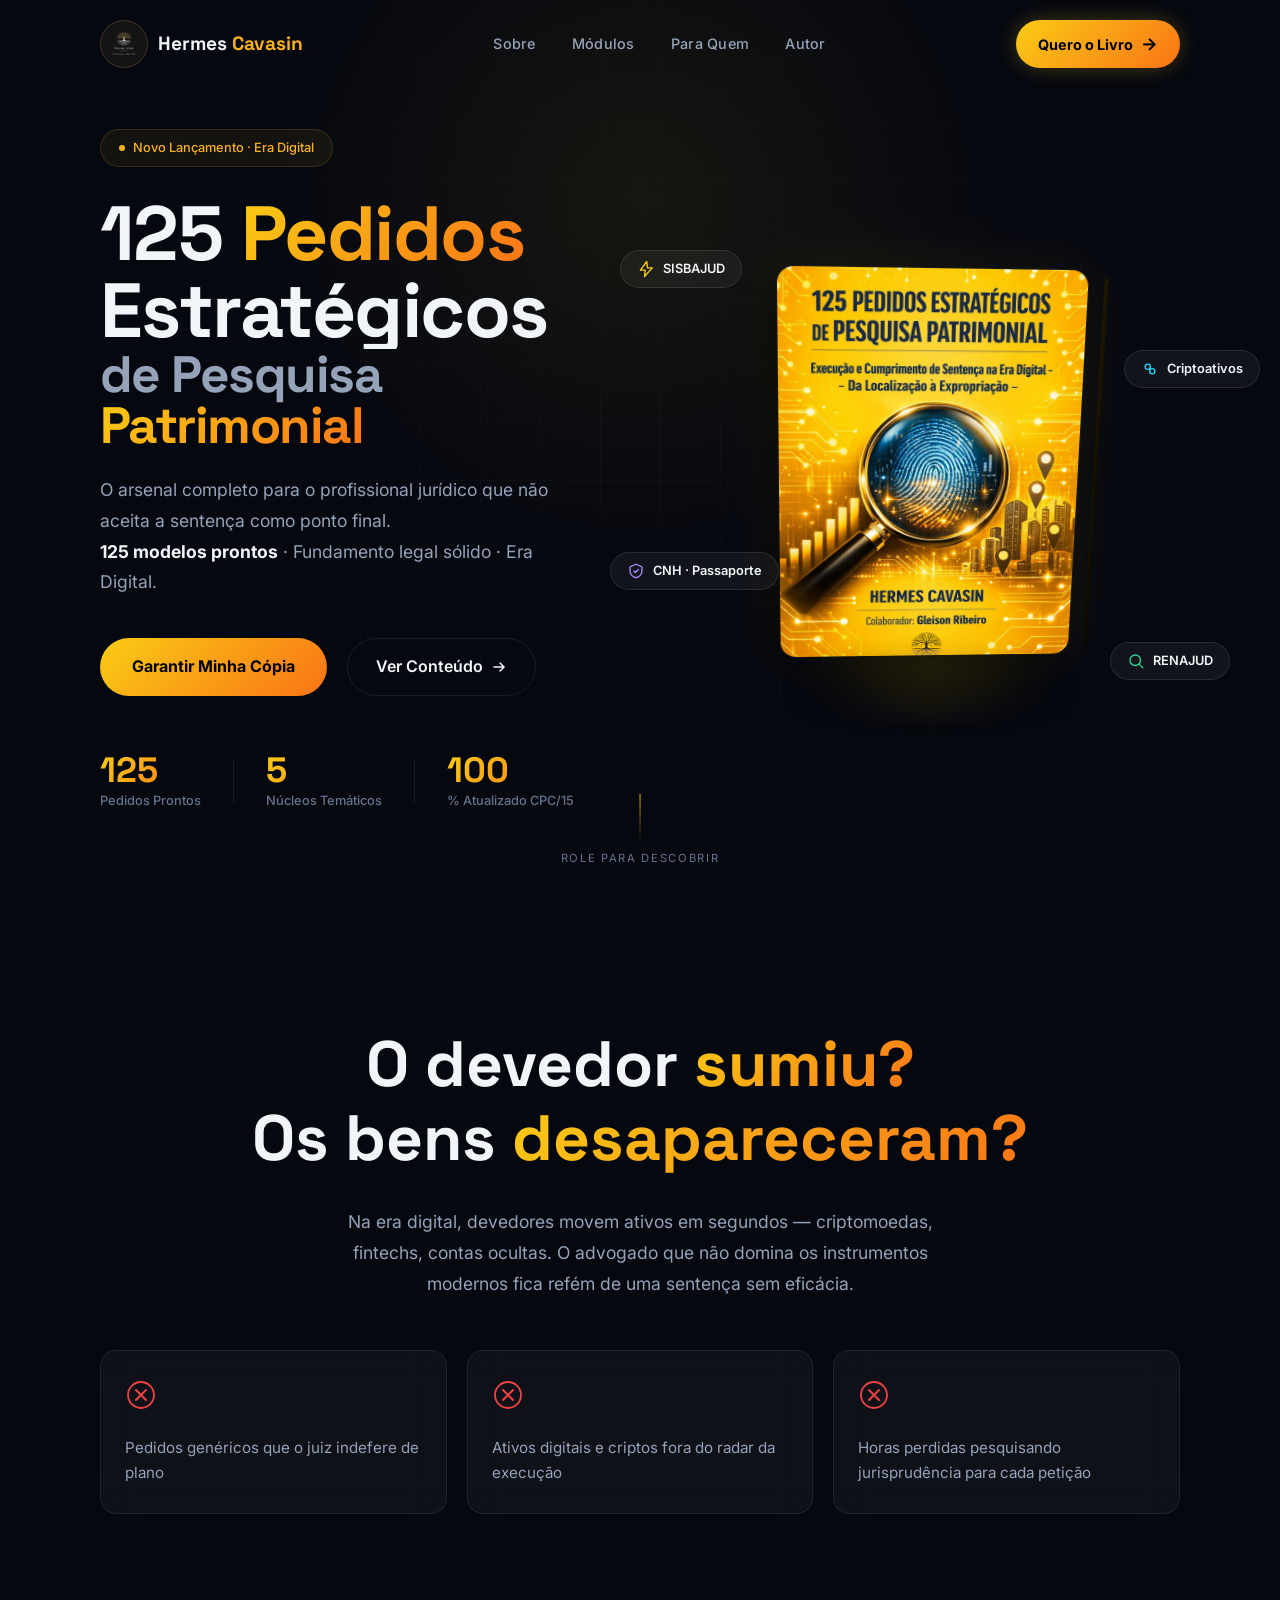
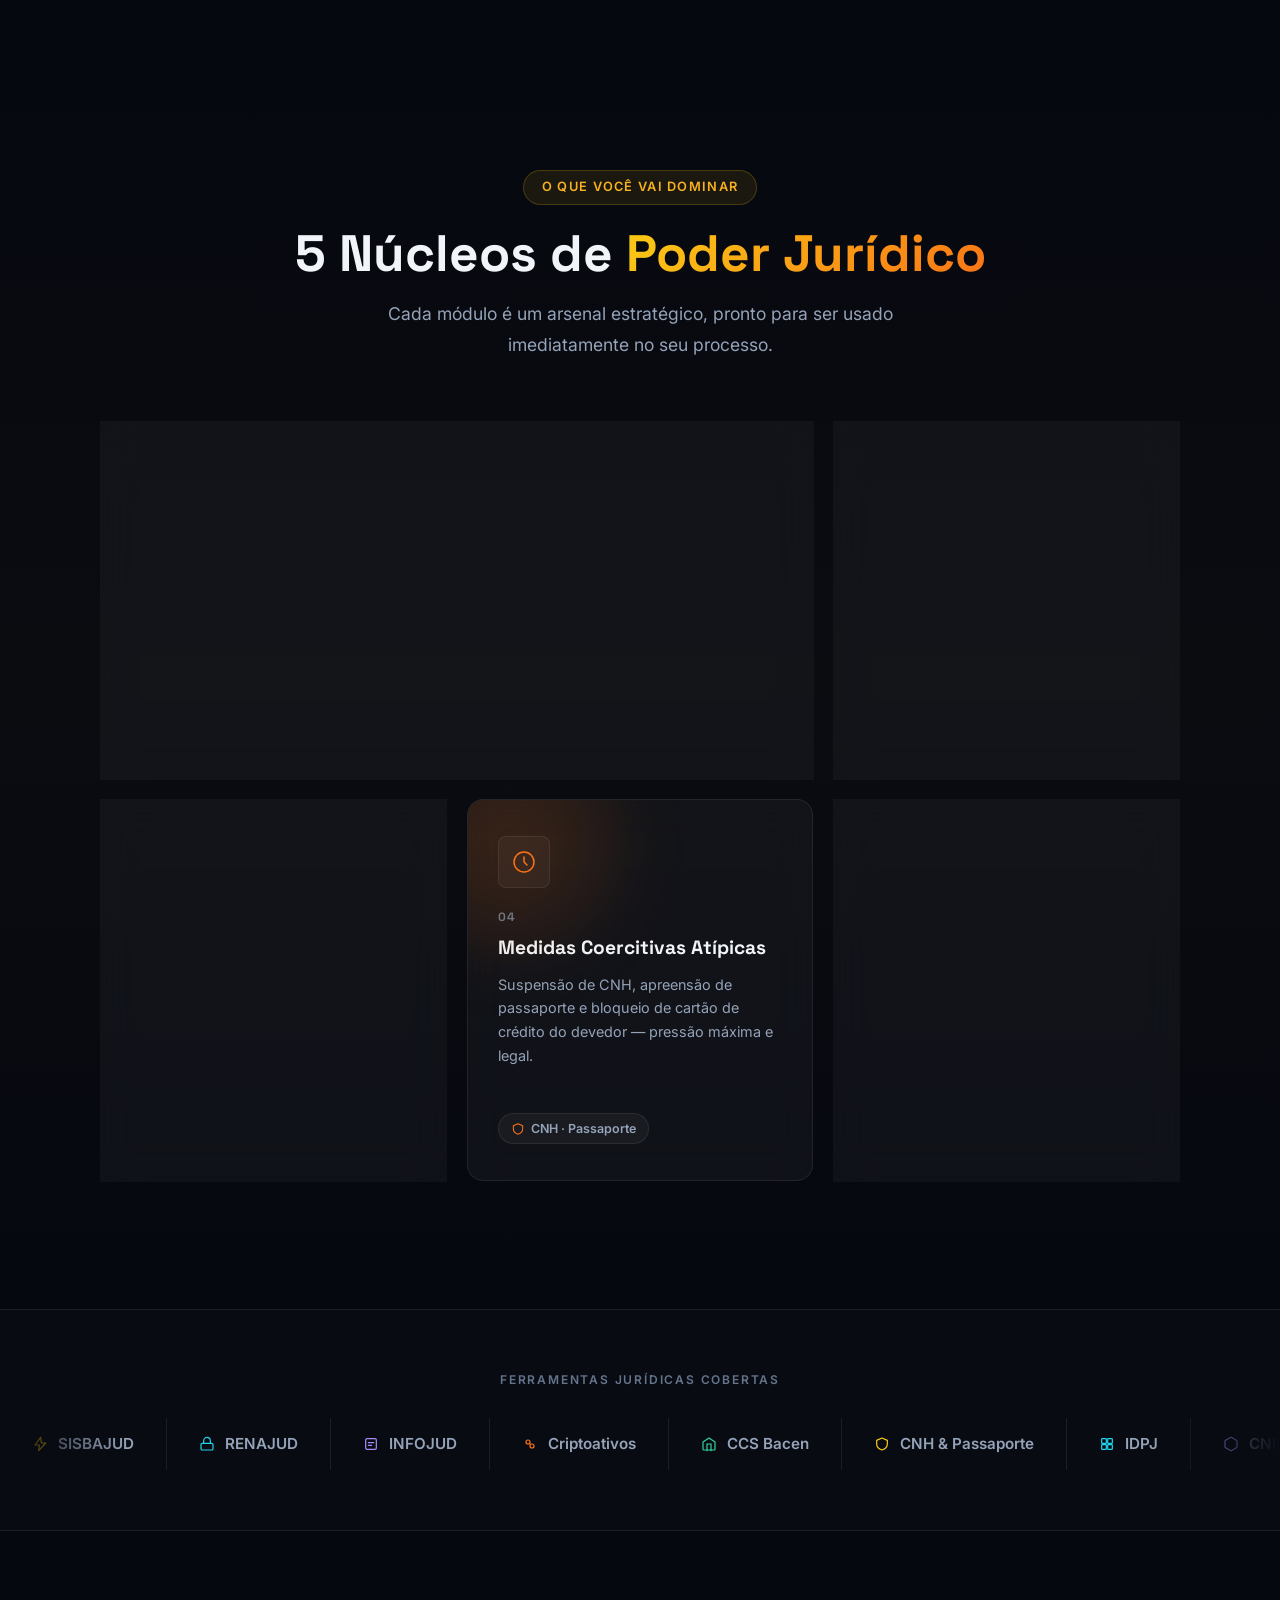
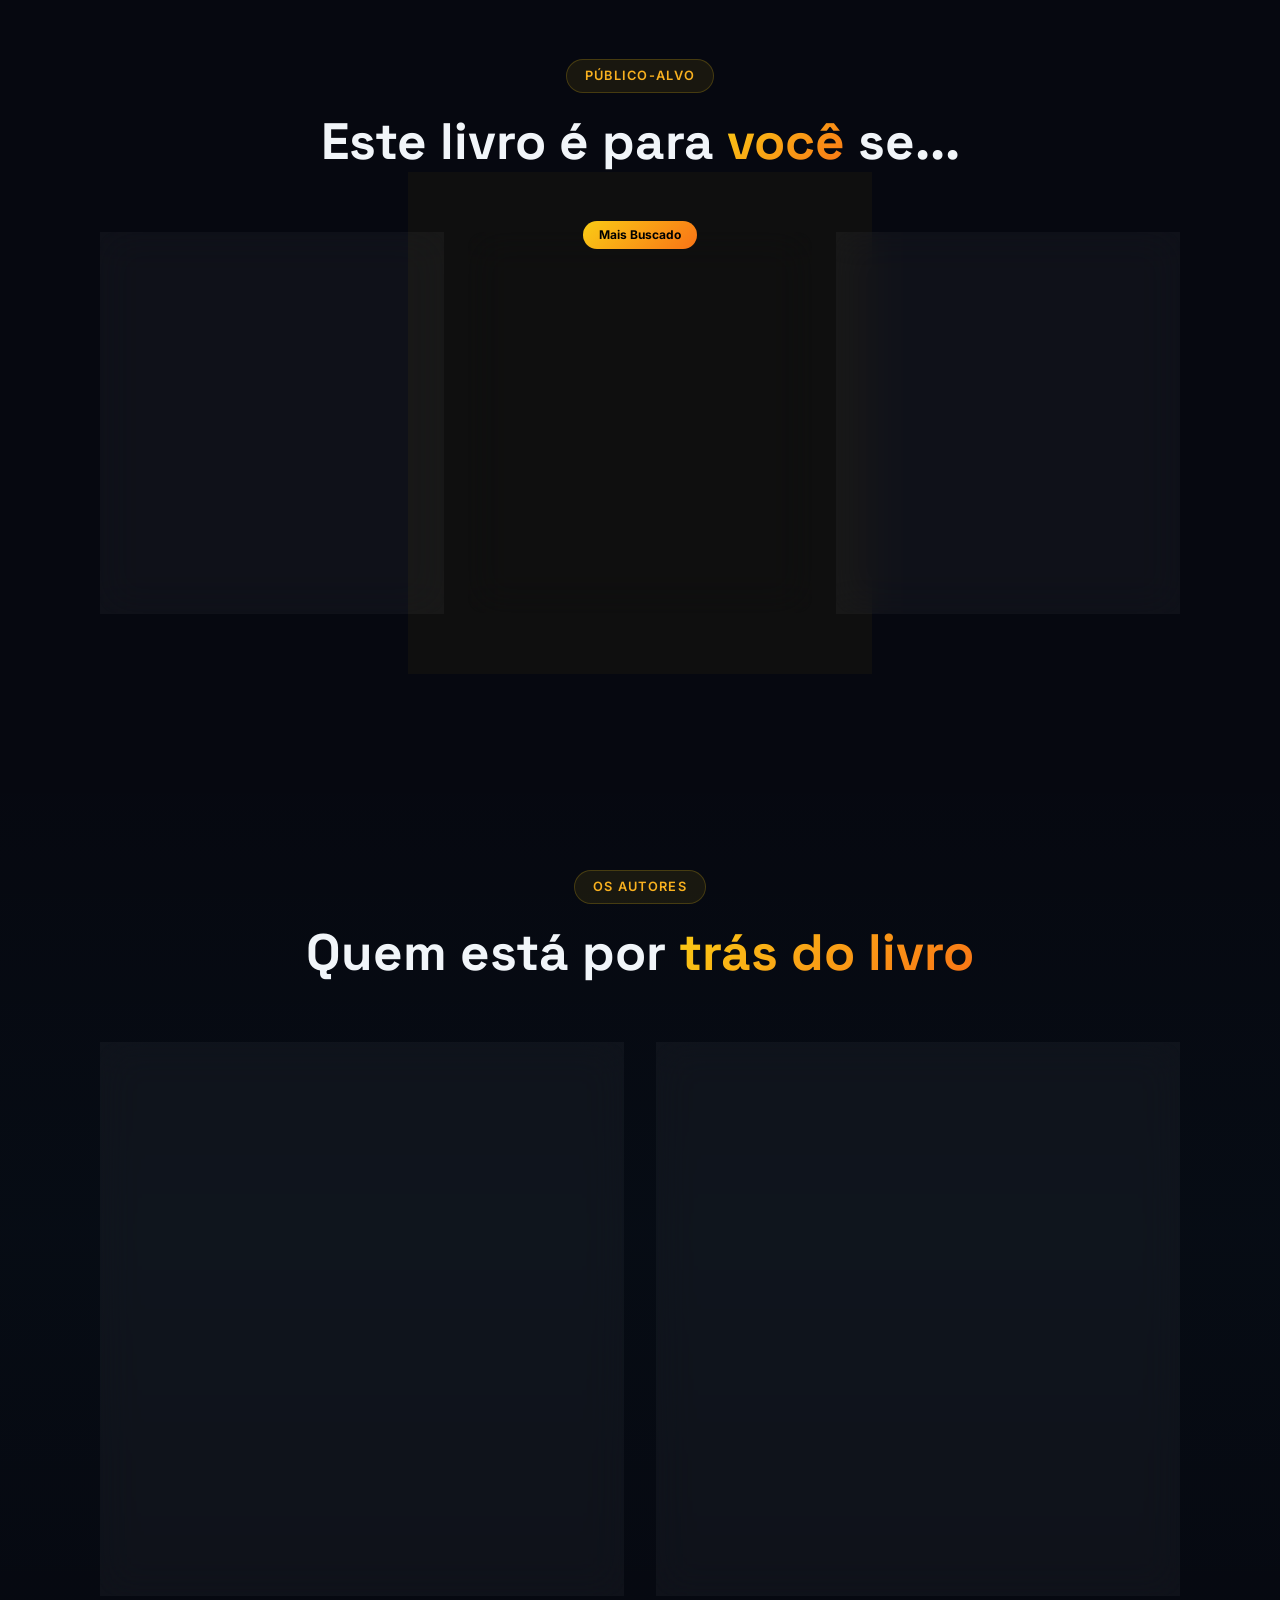
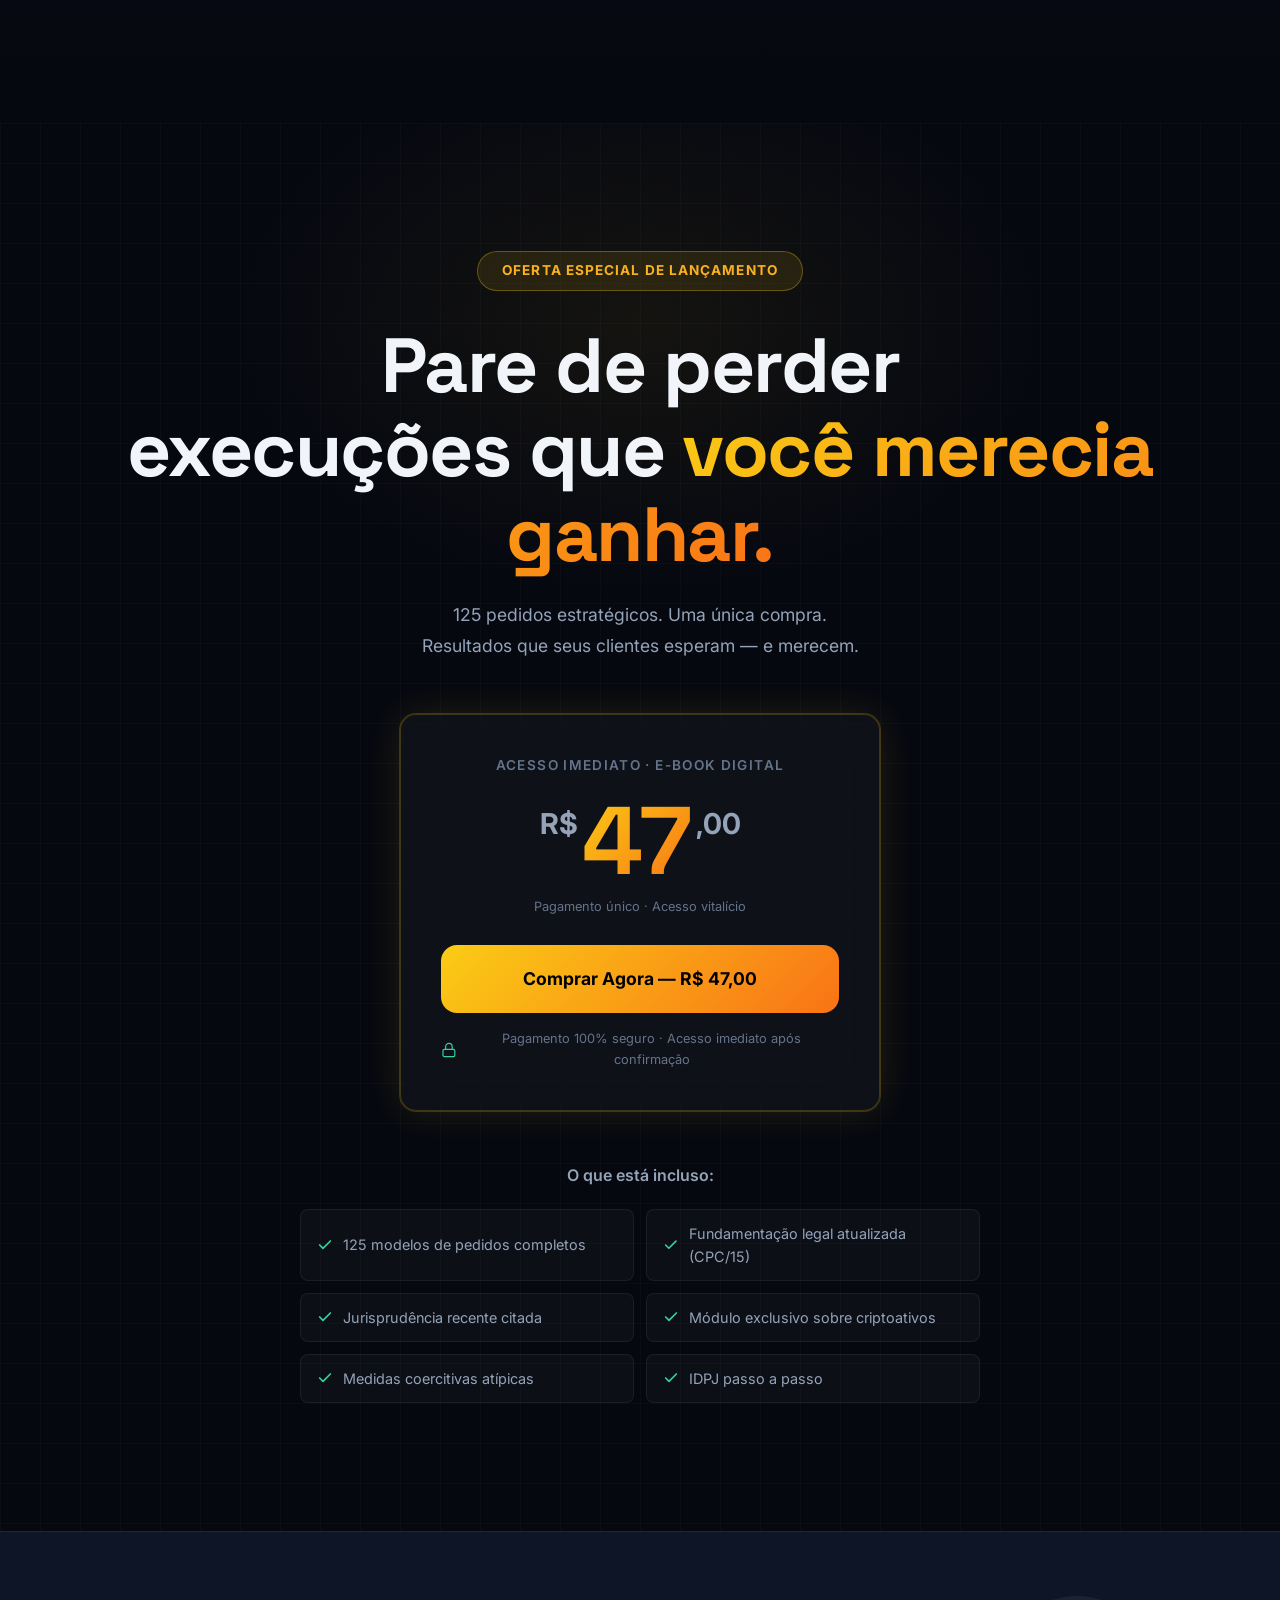
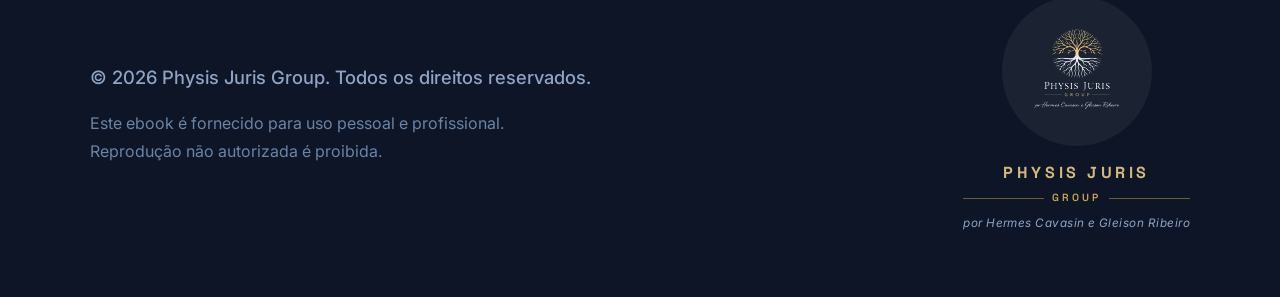
==== index.html @ 79825327 "Add files via upload" ====
<!DOCTYPE html>
<html lang="pt-BR">
<head>
  <meta charset="UTF-8" />
  <meta name="viewport" content="width=device-width, initial-scale=1.0" />
  <title>125 Pedidos Estratégicos de Pesquisa Patrimonial | Hermes Cavasin</title>
  <meta name="description" content="O guia definitivo com 125 pedidos estratégicos para recuperação de crédito na era digital. SISBAJUD, criptoativos, RENAJUD e muito mais — para advogados e profissionais jurídicos." />
  <link rel="preconnect" href="https://fonts.googleapis.com" />
  <link rel="preconnect" href="https://fonts.gstatic.com" crossorigin />
  <link href="https://fonts.googleapis.com/css2?family=Inter:wght@300;400;500;600;700;800;900&family=Space+Grotesk:wght@400;500;600;700&display=swap" rel="stylesheet" />
  <link rel="stylesheet" href="style.css" />
</head>
<body>


  <!-- ===================== NAVBAR ===================== -->
  <nav class="navbar" id="navbar">
    <div class="nav-container">
      <div class="nav-logo">
        <img src="physis_juris_logo.png" alt="Physis Juris Group" class="nav-physis-logo" />
        <span class="logo-text">Hermes <span class="logo-accent">Cavasin</span></span>
      </div>
      <ul class="nav-links">
        <li><a href="#sobre">Sobre</a></li>
        <li><a href="#modulos">Módulos</a></li>
        <li><a href="#para-quem">Para Quem</a></li>
        <li><a href="#autor">Autor</a></li>
      </ul>
      <a href="#cta" class="nav-cta">
        Quero o Livro
        <span class="cta-arrow">→</span>
      </a>
    </div>
  </nav>

  <!-- ===================== HERO ===================== -->
  <section class="hero" id="hero">
    <div class="hero-bg-grid"></div>
    <div class="hero-radial-glow"></div>
    <div class="hero-particles" id="heroParticles"></div>

    <div class="hero-container">
      <div class="hero-content">
        <div class="hero-badge reveal-up">
          <span class="badge-dot"></span>
          <span>Novo Lançamento · Era Digital</span>
        </div>

        <h1 class="hero-title">
          <span class="title-line reveal-up delay-1">
            <span class="word" data-word="125">125</span>
            <span class="word highlight-word" data-word="Pedidos">Pedidos</span>
          </span>
          <span class="title-line reveal-up delay-2">
            <span class="word" data-word="Estratégicos">Estratégicos</span>
          </span>
          <span class="title-line title-sub reveal-up delay-3">
            de Pesquisa <span class="gradient-text">Patrimonial</span>
          </span>
        </h1>

        <p class="hero-subtitle reveal-up delay-4">
          O arsenal completo para o profissional jurídico que não aceita a sentença como ponto final.<br />
          <strong>125 modelos prontos</strong> · Fundamento legal sólido · Era Digital.
        </p>

        <div class="hero-actions reveal-up delay-5">
          <a href="#cta" class="btn-primary magnetic-btn">
            <span class="btn-text">Garantir Minha Cópia</span>
            <span class="btn-shine"></span>
            <span class="btn-bg"></span>
          </a>
          <a href="#modulos" class="btn-secondary">
            Ver Conteúdo
            <svg width="16" height="16" viewBox="0 0 16 16" fill="none"><path d="M3 8h10M9 4l4 4-4 4" stroke="currentColor" stroke-width="1.5" stroke-linecap="round"/></svg>
          </a>
        </div>

        <div class="hero-stats reveal-up delay-6">
          <div class="stat-item">
            <span class="stat-number" data-target="125">0</span>
            <span class="stat-label">Pedidos Prontos</span>
          </div>
          <div class="stat-divider"></div>
          <div class="stat-item">
            <span class="stat-number" data-target="5">0</span>
            <span class="stat-label">Núcleos Temáticos</span>
          </div>
          <div class="stat-divider"></div>
          <div class="stat-item">
            <span class="stat-number" data-target="100">0</span>
            <span class="stat-label">% Atualizado CPC/15</span>
          </div>
        </div>
      </div>

      <div class="hero-visual reveal-right">
        <div class="book-wrapper" id="bookWrapper">
          <div class="book-glow"></div>
          <div class="book-3d" id="book3d">
            <div class="book-front">
              <img src="book_cover.png" alt="125 Pedidos Estratégicos" class="book-cover-img" />
            </div>
            <div class="book-spine"></div>
          </div>
          <div class="book-shadow"></div>
        </div>

        <!-- Floating badges around book — SVG icons profissionais -->
        <div class="float-badge badge-1">
          <!-- Lightning bolt / SISBAJUD -->
          <svg class="fi-icon" width="18" height="18" viewBox="0 0 24 24" fill="none"><path d="M13 2L4.5 13.5H11L10 22L20.5 10.5H14L13 2Z" stroke="#FACC15" stroke-width="1.8" stroke-linejoin="round"/></svg>
          <span>SISBAJUD</span>
        </div>
        <div class="float-badge badge-2">
          <!-- Crypto/chain icon -->
          <svg class="fi-icon" width="18" height="18" viewBox="0 0 24 24" fill="none"><circle cx="9" cy="9" r="3.5" stroke="#22D3EE" stroke-width="1.8"/><circle cx="15" cy="15" r="3.5" stroke="#22D3EE" stroke-width="1.8"/><path d="M11.5 11.5l1 1" stroke="#22D3EE" stroke-width="1.8" stroke-linecap="round"/></svg>
          <span>Criptoativos</span>
        </div>
        <div class="float-badge badge-3">
          <!-- Shield / coercitivas -->
          <svg class="fi-icon" width="18" height="18" viewBox="0 0 24 24" fill="none"><path d="M12 3l8 3.5v5c0 4.5-3.5 8-8 9.5C7.5 19.5 4 16 4 11.5v-5L12 3z" stroke="#A78BFA" stroke-width="1.8" stroke-linejoin="round"/><path d="M9 12l2 2 4-4" stroke="#A78BFA" stroke-width="1.8" stroke-linecap="round" stroke-linejoin="round"/></svg>
          <span>CNH · Passaporte</span>
        </div>
        <div class="float-badge badge-4">
          <!-- Search / RENAJUD -->
          <svg class="fi-icon" width="18" height="18" viewBox="0 0 24 24" fill="none"><circle cx="11" cy="11" r="7" stroke="#34D399" stroke-width="1.8"/><path d="M16.5 16.5L21 21" stroke="#34D399" stroke-width="1.8" stroke-linecap="round"/></svg>
          <span>RENAJUD</span>
        </div>
      </div>
    </div>

    <!-- scroll indicator -->
    <div class="scroll-indicator">
      <div class="scroll-line"></div>
      <span>role para descobrir</span>
    </div>
  </section>

  <!-- ===================== PROBLEM ===================== -->
  <section class="problem-section" id="sobre">
    <div class="section-container">
      <div class="problem-content reveal-up">
        <h2 class="section-title">
          O devedor <span class="gradient-text">sumiu?</span><br />
          Os bens <span class="gradient-text">desapareceram?</span>
        </h2>
        <p class="section-desc">
          Na era digital, devedores movem ativos em segundos — criptomoedas, fintechs, contas ocultas. 
          O advogado que não domina os instrumentos modernos fica refém de uma sentença sem eficácia.
        </p>
        <div class="problem-cards">
          <div class="problem-card glass-card tilt-card">
            <!-- X circle SVG -->
            <div class="problem-icon">
              <svg width="32" height="32" viewBox="0 0 32 32" fill="none"><circle cx="16" cy="16" r="13" stroke="#EF4444" stroke-width="1.8"/><path d="M11 11l10 10M21 11l-10 10" stroke="#EF4444" stroke-width="2" stroke-linecap="round"/></svg>
            </div>
            <p>Pedidos genéricos que o juiz indefere de plano</p>
          </div>
          <div class="problem-card glass-card tilt-card">
            <div class="problem-icon">
              <svg width="32" height="32" viewBox="0 0 32 32" fill="none"><circle cx="16" cy="16" r="13" stroke="#EF4444" stroke-width="1.8"/><path d="M11 11l10 10M21 11l-10 10" stroke="#EF4444" stroke-width="2" stroke-linecap="round"/></svg>
            </div>
            <p>Ativos digitais e criptos fora do radar da execução</p>
          </div>
          <div class="problem-card glass-card tilt-card">
            <div class="problem-icon">
              <svg width="32" height="32" viewBox="0 0 32 32" fill="none"><circle cx="16" cy="16" r="13" stroke="#EF4444" stroke-width="1.8"/><path d="M11 11l10 10M21 11l-10 10" stroke="#EF4444" stroke-width="2" stroke-linecap="round"/></svg>
            </div>
            <p>Horas perdidas pesquisando jurisprudência para cada petição</p>
          </div>
        </div>
      </div>
    </div>
  </section>

  <!-- ===================== MODULES / BENTO GRID ===================== -->
  <section class="modules-section" id="modulos">
    <div class="section-container">
      <div class="section-header reveal-up">
        <span class="section-tag">O Que Você Vai Dominar</span>
        <h2 class="section-title">5 Núcleos de <span class="gradient-text">Poder Jurídico</span></h2>
        <p class="section-desc">Cada módulo é um arsenal estratégico, pronto para ser usado imediatamente no seu processo.</p>
      </div>

      <div class="bento-grid reveal-up">

        <!-- Card 1 - Large -->
        <div class="bento-card bento-large glass-card tilt-card" data-color="#FACC15">
          <div class="bento-glow" style="--glow-color: rgba(250,204,21,0.15)"></div>
          <div class="bento-icon-wrap" style="--icon-color: #FACC15">
            <svg width="32" height="32" viewBox="0 0 32 32" fill="none"><circle cx="16" cy="16" r="14" stroke="#FACC15" stroke-width="1.5"/><path d="M10 16h12M16 10v12" stroke="#FACC15" stroke-width="2" stroke-linecap="round"/></svg>
          </div>
          <div class="bento-number">01</div>
          <h3 class="bento-title">Localização e Qualificação do Devedor</h3>
          <p class="bento-desc">Técnicas avançadas para localizar o devedor atual — endereço, telefone, sócios, vínculos empregatícios — usando ferramentas digitais do Judiciário.</p>
          <div class="bento-tag">
            <!-- Pin SVG -->
            <svg width="14" height="14" viewBox="0 0 24 24" fill="none"><path d="M12 2C8.69 2 6 4.69 6 8c0 4.5 6 13 6 13s6-8.5 6-13c0-3.31-2.69-6-6-6z" stroke="#FACC15" stroke-width="1.8"/><circle cx="12" cy="8" r="2" stroke="#FACC15" stroke-width="1.8"/></svg>
            Localização Inteligente
          </div>
        </div>

        <!-- Card 2 -->
        <div class="bento-card glass-card tilt-card" data-color="#22D3EE">
          <div class="bento-glow" style="--glow-color: rgba(34,211,238,0.15)"></div>
          <div class="bento-icon-wrap" style="--icon-color: #22D3EE">
            <svg width="28" height="28" viewBox="0 0 28 28" fill="none"><rect x="4" y="6" width="20" height="16" rx="3" stroke="#22D3EE" stroke-width="1.5"/><path d="M4 11h20" stroke="#22D3EE" stroke-width="1.5"/></svg>
          </div>
          <div class="bento-number">02</div>
          <h3 class="bento-title">Constrição Eletrônica de Ativos</h3>
          <p class="bento-desc">SISBAJUD, RENAJUD, INFOJUD e CCS — bloqueio de contas e veículos com um clique.</p>
          <div class="bento-tag">
            <svg width="14" height="14" viewBox="0 0 24 24" fill="none"><rect x="3" y="6" width="18" height="13" rx="2" stroke="#22D3EE" stroke-width="1.8"/><path d="M3 10h18" stroke="#22D3EE" stroke-width="1.8"/></svg>
            SISBAJUD · RENAJUD
          </div>
        </div>

        <!-- Card 3 -->
        <div class="bento-card glass-card tilt-card" data-color="#A78BFA">
          <div class="bento-glow" style="--glow-color: rgba(167,139,250,0.15)"></div>
          <div class="bento-icon-wrap" style="--icon-color: #A78BFA">
            <svg width="28" height="28" viewBox="0 0 28 28" fill="none"><path d="M14 4 L24 9 L24 19 L14 24 L4 19 L4 9 Z" stroke="#A78BFA" stroke-width="1.5"/><path d="M14 14 m-3,-3 a4.24,4.24 0 1 0 6,0" stroke="#A78BFA" stroke-width="1.5"/></svg>
          </div>
          <div class="bento-number">03</div>
          <h3 class="bento-title">Criptoativos e Ativos Digitais</h3>
          <p class="bento-desc">Pedidos especializados para investigar, rastrear e bloquear criptomoedas e carteiras digitais do devedor.</p>
          <div class="bento-tag">
            <svg width="14" height="14" viewBox="0 0 24 24" fill="none"><circle cx="9" cy="9" r="3" stroke="#A78BFA" stroke-width="1.8"/><circle cx="15" cy="15" r="3" stroke="#A78BFA" stroke-width="1.8"/><path d="M11.5 11.5l1 1" stroke="#A78BFA" stroke-width="1.8" stroke-linecap="round"/></svg>
            Bitcoin · Fintechs
          </div>
        </div>

        <!-- Card 4 -->
        <div class="bento-card glass-card tilt-card" data-color="#F97316">
          <div class="bento-glow" style="--glow-color: rgba(249,115,22,0.15)"></div>
          <div class="bento-icon-wrap" style="--icon-color: #F97316">
            <svg width="28" height="28" viewBox="0 0 28 28" fill="none"><circle cx="14" cy="14" r="10" stroke="#F97316" stroke-width="1.5"/><path d="M14 9v5l3 3" stroke="#F97316" stroke-width="1.5" stroke-linecap="round"/></svg>
          </div>
          <div class="bento-number">04</div>
          <h3 class="bento-title">Medidas Coercitivas Atípicas</h3>
          <p class="bento-desc">Suspensão de CNH, apreensão de passaporte e bloqueio de cartão de crédito do devedor — pressão máxima e legal.</p>
          <div class="bento-tag">
            <svg width="14" height="14" viewBox="0 0 24 24" fill="none"><path d="M12 3l8 3.5v5c0 4.5-3.5 8-8 9.5C7.5 19.5 4 16 4 11.5v-5L12 3z" stroke="#F97316" stroke-width="1.8" stroke-linejoin="round"/></svg>
            CNH · Passaporte
          </div>
        </div>

        <!-- Card 5 - Large -->
        <div class="bento-card glass-card tilt-card" data-color="#34D399">
          <div class="bento-glow" style="--glow-color: rgba(52,211,153,0.15)"></div>
          <div class="bento-icon-wrap" style="--icon-color: #34D399">
            <svg width="32" height="32" viewBox="0 0 32 32" fill="none"><path d="M6 26 L16 6 L26 26 Z" stroke="#34D399" stroke-width="1.5" stroke-linejoin="round"/><path d="M10 20 h12" stroke="#34D399" stroke-width="1.5" stroke-linecap="round"/></svg>
          </div>
          <div class="bento-number">05</div>
          <h3 class="bento-title">Desconsideração da Personalidade Jurídica</h3>
          <p class="bento-desc">IDPJ estratégico para atingir o patrimônio pessoal de sócios, administradores e empresas relacionadas ao devedor. Acabe com o escudo jurídico.</p>
          <div class="bento-tag">
            <svg width="14" height="14" viewBox="0 0 24 24" fill="none"><path d="M12 3v18M12 3l-4 4M12 3l4 4" stroke="#34D399" stroke-width="1.8" stroke-linecap="round" stroke-linejoin="round"/><path d="M5 9h14" stroke="#34D399" stroke-width="1.8" stroke-linecap="round"/></svg>
            IDPJ Estratégico
          </div>
        </div>

      </div>
    </div>
  </section>

  <!-- ===================== MARQUEE / SHOWCASE ===================== -->
  <section class="marquee-section">
    <div class="marquee-label reveal-up">Ferramentas Jurídicas Cobertas</div>
    <div class="marquee-wrapper">
      <div class="marquee-track">
        <div class="marquee-item"><svg class="mq-icon" width="16" height="16" viewBox="0 0 24 24" fill="none"><path d="M13 2L4.5 13.5H11L10 22L20.5 10.5H14L13 2Z" stroke="#FACC15" stroke-width="1.8" stroke-linejoin="round"/></svg> SISBAJUD</div>
        <div class="marquee-item"><svg class="mq-icon" width="16" height="16" viewBox="0 0 24 24" fill="none"><rect x="3" y="11" width="18" height="10" rx="2" stroke="#22D3EE" stroke-width="1.8"/><path d="M7 11V7a5 5 0 0 1 10 0v4" stroke="#22D3EE" stroke-width="1.8" stroke-linecap="round"/></svg> RENAJUD</div>
        <div class="marquee-item"><svg class="mq-icon" width="16" height="16" viewBox="0 0 24 24" fill="none"><rect x="4" y="4" width="16" height="16" rx="2" stroke="#A78BFA" stroke-width="1.8"/><path d="M8 10h8M8 14h5" stroke="#A78BFA" stroke-width="1.8" stroke-linecap="round"/></svg> INFOJUD</div>
        <div class="marquee-item"><svg class="mq-icon" width="16" height="16" viewBox="0 0 24 24" fill="none"><circle cx="9" cy="9" r="3" stroke="#F97316" stroke-width="1.8"/><circle cx="15" cy="15" r="3" stroke="#F97316" stroke-width="1.8"/><path d="M11.5 11.5l1 1" stroke="#F97316" stroke-width="1.8" stroke-linecap="round"/></svg> Criptoativos</div>
        <div class="marquee-item"><svg class="mq-icon" width="16" height="16" viewBox="0 0 24 24" fill="none"><path d="M3 9l9-6 9 6v11a1 1 0 0 1-1 1H4a1 1 0 0 1-1-1V9z" stroke="#34D399" stroke-width="1.8" stroke-linejoin="round"/><path d="M9 22V12h6v10" stroke="#34D399" stroke-width="1.8" stroke-linecap="round"/></svg> CCS Bacen</div>
        <div class="marquee-item"><svg class="mq-icon" width="16" height="16" viewBox="0 0 24 24" fill="none"><path d="M12 3l8 3.5v5c0 4.5-3.5 8-8 9.5C7.5 19.5 4 16 4 11.5v-5L12 3z" stroke="#FACC15" stroke-width="1.8" stroke-linejoin="round"/></svg> CNH &amp; Passaporte</div>
        <div class="marquee-item"><svg class="mq-icon" width="16" height="16" viewBox="0 0 24 24" fill="none"><rect x="4" y="4" width="7" height="7" rx="1" stroke="#22D3EE" stroke-width="1.8"/><rect x="13" y="4" width="7" height="7" rx="1" stroke="#22D3EE" stroke-width="1.8"/><rect x="4" y="13" width="7" height="7" rx="1" stroke="#22D3EE" stroke-width="1.8"/><rect x="13" y="13" width="7" height="7" rx="1" stroke="#22D3EE" stroke-width="1.8"/></svg> IDPJ</div>
        <div class="marquee-item"><svg class="mq-icon" width="16" height="16" viewBox="0 0 24 24" fill="none"><path d="M21 16V8a2 2 0 0 0-1-1.73l-7-4a2 2 0 0 0-2 0l-7 4A2 2 0 0 0 3 8v8a2 2 0 0 0 1 1.73l7 4a2 2 0 0 0 2 0l7-4A2 2 0 0 0 21 16z" stroke="#A78BFA" stroke-width="1.8" stroke-linejoin="round"/></svg> CNIB</div>
        <div class="marquee-item"><svg class="mq-icon" width="16" height="16" viewBox="0 0 24 24" fill="none"><rect x="5" y="2" width="14" height="20" rx="2" stroke="#F97316" stroke-width="1.8"/><path d="M9 7h6M9 11h6M9 15h4" stroke="#F97316" stroke-width="1.8" stroke-linecap="round"/></svg> Fintechs</div>
        <div class="marquee-item"><svg class="mq-icon" width="16" height="16" viewBox="0 0 24 24" fill="none"><rect x="3" y="11" width="18" height="10" rx="2" stroke="#34D399" stroke-width="1.8"/><path d="M7 11V7a5 5 0 0 1 10 0v4" stroke="#34D399" stroke-width="1.8" stroke-linecap="round"/></svg> Carteiras Digitais</div>
        <!-- Duplicate for infinite scroll -->
        <div class="marquee-item"><svg class="mq-icon" width="16" height="16" viewBox="0 0 24 24" fill="none"><path d="M13 2L4.5 13.5H11L10 22L20.5 10.5H14L13 2Z" stroke="#FACC15" stroke-width="1.8" stroke-linejoin="round"/></svg> SISBAJUD</div>
        <div class="marquee-item"><svg class="mq-icon" width="16" height="16" viewBox="0 0 24 24" fill="none"><rect x="3" y="11" width="18" height="10" rx="2" stroke="#22D3EE" stroke-width="1.8"/><path d="M7 11V7a5 5 0 0 1 10 0v4" stroke="#22D3EE" stroke-width="1.8" stroke-linecap="round"/></svg> RENAJUD</div>
        <div class="marquee-item"><svg class="mq-icon" width="16" height="16" viewBox="0 0 24 24" fill="none"><rect x="4" y="4" width="16" height="16" rx="2" stroke="#A78BFA" stroke-width="1.8"/><path d="M8 10h8M8 14h5" stroke="#A78BFA" stroke-width="1.8" stroke-linecap="round"/></svg> INFOJUD</div>
        <div class="marquee-item"><svg class="mq-icon" width="16" height="16" viewBox="0 0 24 24" fill="none"><circle cx="9" cy="9" r="3" stroke="#F97316" stroke-width="1.8"/><circle cx="15" cy="15" r="3" stroke="#F97316" stroke-width="1.8"/><path d="M11.5 11.5l1 1" stroke="#F97316" stroke-width="1.8" stroke-linecap="round"/></svg> Criptoativos</div>
        <div class="marquee-item"><svg class="mq-icon" width="16" height="16" viewBox="0 0 24 24" fill="none"><path d="M3 9l9-6 9 6v11a1 1 0 0 1-1 1H4a1 1 0 0 1-1-1V9z" stroke="#34D399" stroke-width="1.8" stroke-linejoin="round"/><path d="M9 22V12h6v10" stroke="#34D399" stroke-width="1.8" stroke-linecap="round"/></svg> CCS Bacen</div>
        <div class="marquee-item"><svg class="mq-icon" width="16" height="16" viewBox="0 0 24 24" fill="none"><path d="M12 3l8 3.5v5c0 4.5-3.5 8-8 9.5C7.5 19.5 4 16 4 11.5v-5L12 3z" stroke="#FACC15" stroke-width="1.8" stroke-linejoin="round"/></svg> CNH &amp; Passaporte</div>
        <div class="marquee-item"><svg class="mq-icon" width="16" height="16" viewBox="0 0 24 24" fill="none"><rect x="4" y="4" width="7" height="7" rx="1" stroke="#22D3EE" stroke-width="1.8"/><rect x="13" y="4" width="7" height="7" rx="1" stroke="#22D3EE" stroke-width="1.8"/><rect x="4" y="13" width="7" height="7" rx="1" stroke="#22D3EE" stroke-width="1.8"/><rect x="13" y="13" width="7" height="7" rx="1" stroke="#22D3EE" stroke-width="1.8"/></svg> IDPJ</div>
        <div class="marquee-item"><svg class="mq-icon" width="16" height="16" viewBox="0 0 24 24" fill="none"><path d="M21 16V8a2 2 0 0 0-1-1.73l-7-4a2 2 0 0 0-2 0l-7 4A2 2 0 0 0 3 8v8a2 2 0 0 0 1 1.73l7 4a2 2 0 0 0 2 0l7-4A2 2 0 0 0 21 16z" stroke="#A78BFA" stroke-width="1.8" stroke-linejoin="round"/></svg> CNIB</div>
        <div class="marquee-item"><svg class="mq-icon" width="16" height="16" viewBox="0 0 24 24" fill="none"><rect x="5" y="2" width="14" height="20" rx="2" stroke="#F97316" stroke-width="1.8"/><path d="M9 7h6M9 11h6M9 15h4" stroke="#F97316" stroke-width="1.8" stroke-linecap="round"/></svg> Fintechs</div>
        <div class="marquee-item"><svg class="mq-icon" width="16" height="16" viewBox="0 0 24 24" fill="none"><rect x="3" y="11" width="18" height="10" rx="2" stroke="#34D399" stroke-width="1.8"/><path d="M7 11V7a5 5 0 0 1 10 0v4" stroke="#34D399" stroke-width="1.8" stroke-linecap="round"/></svg> Carteiras Digitais</div>
      </div>
    </div>
  </section>

  <!-- ===================== FOR WHOM ===================== -->
  <section class="for-whom-section" id="para-quem">
    <div class="section-container">
      <div class="section-header reveal-up">
        <span class="section-tag">Público-Alvo</span>
        <h2 class="section-title">Este livro é para <span class="gradient-text">você</span> se...</h2>
      </div>
      <div class="audience-grid reveal-up">
        <div class="audience-card glass-card tilt-card">
          <div class="aud-icon-wrap">
            <!-- Scales of justice SVG -->
            <svg width="40" height="40" viewBox="0 0 40 40" fill="none"><path d="M20 6v28M20 6l-8 8M20 6l8 8" stroke="#FACC15" stroke-width="1.8" stroke-linecap="round" stroke-linejoin="round"/><path d="M8 14h10M22 14h10" stroke="#FACC15" stroke-width="1.5" stroke-linecap="round"/><path d="M8 14l-3 8a5 5 0 0 0 9 0L11 14" stroke="#FACC15" stroke-width="1.5" stroke-linecap="round" stroke-linejoin="round"/><path d="M29 14l-3 8a5 5 0 0 0 9 0L32 14" stroke="#FACC15" stroke-width="1.5" stroke-linecap="round" stroke-linejoin="round"/><path d="M14 34h12" stroke="#FACC15" stroke-width="1.8" stroke-linecap="round"/></svg>
          </div>
          <h3>Advogado(a)</h3>
          <p>Que atua com execuções cíveis e quer reduzir o ciclo de recuperação de crédito com pedidos cirúrgicos e embasados.</p>
          <ul>
            <li>
              <svg width="14" height="14" viewBox="0 0 24 24" fill="none"><path d="M20 6L9 17l-5-5" stroke="#34D399" stroke-width="2.5" stroke-linecap="round" stroke-linejoin="round"/></svg>
              Execução cível e trabalhista
            </li>
            <li>
              <svg width="14" height="14" viewBox="0 0 24 24" fill="none"><path d="M20 6L9 17l-5-5" stroke="#34D399" stroke-width="2.5" stroke-linecap="round" stroke-linejoin="round"/></svg>
              Recuperação de crédito
            </li>
            <li>
              <svg width="14" height="14" viewBox="0 0 24 24" fill="none"><path d="M20 6L9 17l-5-5" stroke="#34D399" stroke-width="2.5" stroke-linecap="round" stroke-linejoin="round"/></svg>
              Contencioso estratégico
            </li>
          </ul>
        </div>
        <div class="audience-card glass-card tilt-card featured-card">
          <div class="featured-badge">Mais Buscado</div>
          <div class="aud-icon-wrap">
            <!-- Building/courthouse SVG -->
            <svg width="40" height="40" viewBox="0 0 40 40" fill="none"><rect x="6" y="18" width="28" height="18" rx="1" stroke="#FACC15" stroke-width="1.8"/><path d="M4 18h32M20 6l16 12H4L20 6z" stroke="#FACC15" stroke-width="1.8" stroke-linejoin="round"/><rect x="15" y="24" width="10" height="12" rx="1" stroke="#FACC15" stroke-width="1.5"/></svg>
          </div>
          <h3>Servidor do Judiciário</h3>
          <p>Que deseja compreender melhor os instrumentos modernos de cumprimento de sentença e pesquisa patrimonial.</p>
          <ul>
            <li>
              <svg width="14" height="14" viewBox="0 0 24 24" fill="none"><path d="M20 6L9 17l-5-5" stroke="#34D399" stroke-width="2.5" stroke-linecap="round" stroke-linejoin="round"/></svg>
              Vara cível e de execuções
            </li>
            <li>
              <svg width="14" height="14" viewBox="0 0 24 24" fill="none"><path d="M20 6L9 17l-5-5" stroke="#34D399" stroke-width="2.5" stroke-linecap="round" stroke-linejoin="round"/></svg>
              Central de cumprimento
            </li>
            <li>
              <svg width="14" height="14" viewBox="0 0 24 24" fill="none"><path d="M20 6L9 17l-5-5" stroke="#34D399" stroke-width="2.5" stroke-linecap="round" stroke-linejoin="round"/></svg>
              Educação continuada
            </li>
          </ul>
        </div>
        <div class="audience-card glass-card tilt-card">
          <div class="aud-icon-wrap">
            <!-- Briefcase SVG -->
            <svg width="40" height="40" viewBox="0 0 40 40" fill="none"><rect x="6" y="14" width="28" height="20" rx="3" stroke="#FACC15" stroke-width="1.8"/><path d="M14 14v-2a6 6 0 0 1 12 0v2" stroke="#FACC15" stroke-width="1.8" stroke-linecap="round"/><path d="M6 23h28" stroke="#FACC15" stroke-width="1.5" stroke-linecap="round"/></svg>
          </div>
          <h3>Profissional de Crédito</h3>
          <p>Que atua na recuperação judicial e extrajudicial e precisa de argumentação técnica sólida para fundamentar pedidos.</p>
          <ul>
            <li>
              <svg width="14" height="14" viewBox="0 0 24 24" fill="none"><path d="M20 6L9 17l-5-5" stroke="#34D399" stroke-width="2.5" stroke-linecap="round" stroke-linejoin="round"/></svg>
              Empresas de cobrança
            </li>
            <li>
              <svg width="14" height="14" viewBox="0 0 24 24" fill="none"><path d="M20 6L9 17l-5-5" stroke="#34D399" stroke-width="2.5" stroke-linecap="round" stroke-linejoin="round"/></svg>
              Gestores de crédito
            </li>
            <li>
              <svg width="14" height="14" viewBox="0 0 24 24" fill="none"><path d="M20 6L9 17l-5-5" stroke="#34D399" stroke-width="2.5" stroke-linecap="round" stroke-linejoin="round"/></svg>
              Consultorias jurídicas
            </li>
          </ul>
        </div>
      </div>
    </div>
  </section>

  <!-- ===================== AUTHOR ===================== -->
  <section class="author-section" id="autor">
    <div class="section-container">
      <div class="section-header reveal-up">
        <span class="section-tag">Os Autores</span>
        <h2 class="section-title">Quem está por <span class="gradient-text">trás do livro</span></h2>
      </div>

      <div class="authors-grid reveal-up">

        <!-- Hermes Cavasin -->
        <div class="author-card glass-card">
          <div class="author-photo-wrap">
            <div class="author-photo-ring">
              <img src="hermes_cavasin.jpg" alt="Hermes Cavasin" class="author-photo" />
            </div>
            <div class="author-photo-glow"></div>
          </div>
          <div class="author-card-content">
            <h3 class="author-name">Hermes <span class="gradient-text">Cavasin</span></h3>
            <p class="author-role">Advogado · Pesquisador · Professor</p>
            <p class="author-bio-text">
              Hermes Frutuoso Prestes Cavasin Santana Junior é um profissional visionário cuja expertise se manifesta na interdisciplinaridade entre o Direito, a Filosofia, a Linguística e a Tecnologia aplicada à prática jurídica.
            </p>
            <div class="author-tags">
              <span class="author-tag">OAB/RO</span>
              <span class="author-tag">Graduado UNIRON</span>
              <span class="author-tag">Mestrando UNIR</span>
              <span class="author-tag">IA Jurídica</span>
            </div>
          </div>
        </div>

        <!-- Gleison Ribeiro -->
        <div class="author-card glass-card">
          <div class="author-photo-wrap">
            <div class="author-photo-ring">
              <img src="gleison_ribeiro.jpg" alt="Gleison Ribeiro" class="author-photo" />
            </div>
            <div class="author-photo-glow" style="--glow: rgba(34,211,238,0.15)"></div>
          </div>
          <div class="author-card-content">
            <h3 class="author-name">Gleison <span class="gradient-text">Ribeiro</span></h3>
            <p class="author-role">Advogado · Professor · Filósofo do Direito</p>
            <p class="author-bio-text">
              Gleison Ribeiro dos Santos é um profissional multifacetado que integra o Direito e a Filosofia. Inscrito na OAB/SP, possui sólida trajetória em Direito Civil, Tributário, Bancário, Empresarial e Processual Civil.
            </p>
            <div class="author-tags">
              <span class="author-tag">OAB/SP</span>
              <span class="author-tag">Graduado UNIFRAN</span>
              <span class="author-tag">MBA Holding</span>
              <span class="author-tag">Dir. Tributário</span>
            </div>
          </div>
        </div>

      </div>
    </div>
  </section>

  <!-- ===================== Final CTA ===================== -->
  <section class="final-cta" id="cta">
    <div class="cta-bg-glow"></div>
    <div class="cta-grid-overlay"></div>
    <div class="section-container">
      <div class="cta-content reveal-up">
        <span class="cta-badge">Oferta Especial de Lançamento</span>
        <h2 class="cta-title">
          Pare de perder<br />
          execuções que <span class="gradient-text">você merecia ganhar.</span>
        </h2>
        <p class="cta-subtitle">
          125 pedidos estratégicos. Uma única compra.<br />
          Resultados que seus clientes esperam — e merecem.
        </p>

        <div class="price-block glass-card">
          <div class="price-label">Acesso Imediato · E-book Digital</div>
          <div class="price-display">
            <span class="price-currency">R$</span>
            <span class="price-value">47</span>
            <span class="price-cents">,00</span>
          </div>
          <div class="price-note">Pagamento único · Acesso vitalício</div>
          <a href="#" class="btn-primary btn-xl magnetic-btn">
            <span class="btn-text">Comprar Agora — R$ 47,00</span>
            <span class="btn-shine"></span>
            <span class="btn-bg"></span>
          </a>
          <div class="guarantee-row">
            <svg width="16" height="16" viewBox="0 0 24 24" fill="none"><rect x="3" y="11" width="18" height="11" rx="2" stroke="#34D399" stroke-width="1.8"/><path d="M7 11V7a5 5 0 0 1 10 0v4" stroke="#34D399" stroke-width="1.8" stroke-linecap="round"/></svg>
            <span>Pagamento 100% seguro · Acesso imediato após confirmação</span>
          </div>
        </div>

        <div class="cta-includes">
          <p class="includes-title">O que está incluso:</p>
          <div class="includes-grid">
            <div class="include-item">
              <svg width="16" height="16" viewBox="0 0 24 24" fill="none"><path d="M20 6L9 17l-5-5" stroke="#34D399" stroke-width="2.5" stroke-linecap="round" stroke-linejoin="round"/></svg>
              125 modelos de pedidos completos
            </div>
            <div class="include-item">
              <svg width="16" height="16" viewBox="0 0 24 24" fill="none"><path d="M20 6L9 17l-5-5" stroke="#34D399" stroke-width="2.5" stroke-linecap="round" stroke-linejoin="round"/></svg>
              Fundamentação legal atualizada (CPC/15)
            </div>
            <div class="include-item">
              <svg width="16" height="16" viewBox="0 0 24 24" fill="none"><path d="M20 6L9 17l-5-5" stroke="#34D399" stroke-width="2.5" stroke-linecap="round" stroke-linejoin="round"/></svg>
              Jurisprudência recente citada
            </div>
            <div class="include-item">
              <svg width="16" height="16" viewBox="0 0 24 24" fill="none"><path d="M20 6L9 17l-5-5" stroke="#34D399" stroke-width="2.5" stroke-linecap="round" stroke-linejoin="round"/></svg>
              Módulo exclusivo sobre criptoativos
            </div>
            <div class="include-item">
              <svg width="16" height="16" viewBox="0 0 24 24" fill="none"><path d="M20 6L9 17l-5-5" stroke="#34D399" stroke-width="2.5" stroke-linecap="round" stroke-linejoin="round"/></svg>
              Medidas coercitivas atípicas
            </div>
            <div class="include-item">
              <svg width="16" height="16" viewBox="0 0 24 24" fill="none"><path d="M20 6L9 17l-5-5" stroke="#34D399" stroke-width="2.5" stroke-linecap="round" stroke-linejoin="round"/></svg>
              IDPJ passo a passo
            </div>
          </div>
        </div>
      </div>
    </div>
  </section>

  <!-- ===================== FOOTER ===================== -->
  <footer class="footer">
    <div class="footer-inner">
      <div class="footer-left">
        <p class="footer-copy">© 2026 Physis Juris Group. Todos os direitos reservados.</p>
        <p class="footer-legal">Este ebook é fornecido para uso pessoal e profissional.<br/>Reprodução não autorizada é proibida.</p>
      </div>

      <div class="footer-right">
        <div class="physis-logo-wrap">
          <img src="physis_juris_logo.png" alt="Physis Juris Group" class="physis-tree" />
          <div class="physis-text">
            <span class="physis-name">PHYSIS JURIS</span>
            <div class="physis-group-row">
              <span class="physis-line"></span>
              <span class="physis-group-word">GROUP</span>
              <span class="physis-line"></span>
            </div>
            <span class="physis-authors">por Hermes Cavasin e Gleison Ribeiro</span>
          </div>
        </div>
      </div>
    </div>
  </footer>

  <script src="script.js"></script>
</body>
</html>
---- style.css ----
/* ===================== RESET & BASE ===================== */
*, *::before, *::after { box-sizing: border-box; margin: 0; padding: 0; }

:root {
  --bg-base: #060810;
  --bg-card: rgba(255,255,255,0.04);
  --bg-card-hover: rgba(255,255,255,0.07);
  --border: rgba(255,255,255,0.08);
  --border-glow: rgba(250,204,21,0.3);
  --text-primary: #F1F5F9;
  --text-secondary: #94A3B8;
  --text-muted: #64748B;
  --accent-yellow: #FACC15;
  --accent-cyan: #22D3EE;
  --accent-purple: #A78BFA;
  --accent-green: #34D399;
  --accent-orange: #F97316;
  --gradient-brand: linear-gradient(135deg, #FACC15 0%, #F97316 100%);
  --gradient-cool: linear-gradient(135deg, #22D3EE 0%, #A78BFA 100%);
  --font-main: 'Inter', system-ui, sans-serif;
  --font-display: 'Space Grotesk', 'Inter', sans-serif;
  --radius-sm: 8px;
  --radius-md: 16px;
  --radius-lg: 24px;
  --radius-xl: 32px;
  --section-pad: clamp(80px, 10vw, 140px);
  --transition: cubic-bezier(0.16, 1, 0.3, 1);
}

html { scroll-behavior: smooth; font-size: 16px; }

body {
  font-family: var(--font-main);
  background: var(--bg-base);
  color: var(--text-primary);
  overflow-x: hidden;
  line-height: 1.6;
}


/* ===================== SCROLLBAR ===================== */
::-webkit-scrollbar { width: 4px; }
::-webkit-scrollbar-track { background: var(--bg-base); }
::-webkit-scrollbar-thumb { background: rgba(250,204,21,0.3); border-radius: 2px; }

/* ===================== UTILITIES ===================== */
.gradient-text {
  background: var(--gradient-brand);
  -webkit-background-clip: text;
  -webkit-text-fill-color: transparent;
  background-clip: text;
}

.glass-card {
  background: var(--bg-card);
  border: 1px solid var(--border);
  backdrop-filter: blur(20px);
  -webkit-backdrop-filter: blur(20px);
  border-radius: var(--radius-md);
  transition: all 0.4s var(--transition);
}

.glass-card:hover {
  background: var(--bg-card-hover);
  border-color: rgba(250,204,21,0.2);
  transform: translateY(-4px);
  box-shadow: 0 20px 60px rgba(0,0,0,0.4), 0 0 30px rgba(250,204,21,0.05);
}

.section-container {
  max-width: 1200px;
  margin: 0 auto;
  padding: 0 clamp(20px, 5vw, 60px);
}

.section-header { text-align: center; margin-bottom: 60px; }

.section-tag {
  display: inline-block;
  padding: 6px 18px;
  background: rgba(250,204,21,0.08);
  border: 1px solid rgba(250,204,21,0.2);
  border-radius: 100px;
  font-size: 0.8rem;
  font-weight: 600;
  color: var(--accent-yellow);
  letter-spacing: 0.1em;
  text-transform: uppercase;
  margin-bottom: 20px;
}

.section-title {
  font-family: var(--font-display);
  font-size: clamp(2rem, 4vw, 3.2rem);
  font-weight: 800;
  line-height: 1.15;
  color: var(--text-primary);
  margin-bottom: 16px;
}

.section-desc {
  font-size: 1.1rem;
  color: var(--text-secondary);
  max-width: 600px;
  margin: 0 auto;
  line-height: 1.75;
}

/* ===================== REVEAL ANIMATIONS ===================== */
.reveal-up {
  opacity: 0;
  transform: translateY(40px);
  transition: opacity 0.8s var(--transition), transform 0.8s var(--transition);
}
.reveal-right {
  opacity: 0;
  transform: translateX(40px);
  transition: opacity 0.9s var(--transition), transform 0.9s var(--transition);
}
.revealed { opacity: 1 !important; transform: none !important; }

.delay-1 { transition-delay: 0.1s; }
.delay-2 { transition-delay: 0.2s; }
.delay-3 { transition-delay: 0.3s; }
.delay-4 { transition-delay: 0.4s; }
.delay-5 { transition-delay: 0.55s; }
.delay-6 { transition-delay: 0.7s; }

/* ===================== NAVBAR ===================== */
.navbar {
  position: fixed;
  top: 0;
  left: 0;
  right: 0;
  z-index: 1000;
  padding: 20px 0;
  transition: all 0.4s var(--transition);
}

.navbar.scrolled {
  background: rgba(6,8,16,0.8);
  backdrop-filter: blur(24px);
  -webkit-backdrop-filter: blur(24px);
  border-bottom: 1px solid var(--border);
  padding: 14px 0;
  box-shadow: 0 4px 40px rgba(0,0,0,0.4);
}

.nav-container {
  max-width: 1200px;
  margin: 0 auto;
  padding: 0 clamp(20px, 5vw, 60px);
  display: flex;
  align-items: center;
  justify-content: space-between;
}

.nav-logo {
  display: flex;
  align-items: center;
  gap: 10px;
  font-family: var(--font-display);
  font-size: 1.2rem;
  font-weight: 700;
  text-decoration: none;
  color: var(--text-primary);
}

.logo-icon { display: flex; align-items: center; flex-shrink: 0; }
.logo-accent { color: var(--accent-yellow); }

/* Physis Juris logo in navbar */
.nav-physis-logo {
  width: 48px;
  height: 48px;
  object-fit: contain;
  border-radius: 50%;
  background: rgba(200,168,75,0.08);
  padding: 4px;
  border: 1px solid rgba(200,168,75,0.2);
}

.nav-links {
  display: flex;
  list-style: none;
  gap: 36px;
}

.nav-links a {
  color: var(--text-secondary);
  text-decoration: none;
  font-size: 0.9rem;
  font-weight: 500;
  letter-spacing: 0.02em;
  transition: color 0.3s ease;
}

.nav-links a:hover { color: var(--text-primary); }

.nav-cta {
  display: flex;
  align-items: center;
  gap: 8px;
  padding: 10px 22px;
  background: var(--gradient-brand);
  border-radius: 100px;
  font-size: 0.9rem;
  font-weight: 700;
  color: #000;
  text-decoration: none;
  transition: all 0.3s var(--transition);
  box-shadow: 0 0 20px rgba(250,204,21,0.25);
}

.nav-cta:hover {
  transform: scale(1.05);
  box-shadow: 0 0 30px rgba(250,204,21,0.4);
}

.cta-arrow { font-size: 1.1rem; transition: transform 0.3s ease; }
.nav-cta:hover .cta-arrow { transform: translateX(4px); }

/* ===================== HERO ===================== */
.hero {
  min-height: 100vh;
  display: flex;
  align-items: center;
  position: relative;
  overflow: hidden;
  padding: 120px 0 80px;
}

.hero-bg-grid {
  position: absolute;
  inset: 0;
  background-image: 
    linear-gradient(rgba(255,255,255,0.025) 1px, transparent 1px),
    linear-gradient(90deg, rgba(255,255,255,0.025) 1px, transparent 1px);
  background-size: 60px 60px;
  mask-image: radial-gradient(ellipse 80% 80% at 50% 50%, black, transparent);
}

.hero-radial-glow {
  position: absolute;
  top: -200px;
  left: 50%;
  transform: translateX(-50%);
  width: 800px;
  height: 800px;
  background: radial-gradient(circle, rgba(250,204,21,0.07) 0%, transparent 65%);
  pointer-events: none;
}

.hero-particles {
  position: absolute;
  inset: 0;
  pointer-events: none;
}

.particle {
  position: absolute;
  width: 2px;
  height: 2px;
  border-radius: 50%;
  background: var(--accent-yellow);
  opacity: 0;
  animation: particleFloat linear infinite;
}

@keyframes particleFloat {
  0% { transform: translateY(100vh) scale(0); opacity: 0; }
  10% { opacity: 0.6; }
  90% { opacity: 0.3; }
  100% { transform: translateY(-50px) scale(1); opacity: 0; }
}

.hero-container {
  max-width: 1200px;
  margin: 0 auto;
  padding: 0 clamp(20px, 5vw, 60px);
  display: grid;
  grid-template-columns: 1fr 1fr;
  gap: 80px;
  align-items: center;
  position: relative;
  z-index: 2;
}

.hero-badge {
  display: inline-flex;
  align-items: center;
  gap: 8px;
  padding: 8px 18px;
  background: rgba(250,204,21,0.06);
  border: 1px solid rgba(250,204,21,0.15);
  border-radius: 100px;
  font-size: 0.8rem;
  font-weight: 500;
  color: var(--accent-yellow);
  margin-bottom: 28px;
}

.badge-dot {
  width: 6px;
  height: 6px;
  border-radius: 50%;
  background: var(--accent-yellow);
  animation: pulse 2s ease-in-out infinite;
}

@keyframes pulse {
  0%, 100% { box-shadow: 0 0 0 0 rgba(250,204,21,0.6); }
  50% { box-shadow: 0 0 0 6px rgba(250,204,21,0); }
}

.hero-title {
  font-family: var(--font-display);
  font-size: clamp(3rem, 6vw, 5.5rem);
  font-weight: 900;
  line-height: 1.0;
  margin-bottom: 24px;
  letter-spacing: -0.02em;
}

.title-line { display: block; overflow: hidden; }

.highlight-word {
  background: var(--gradient-brand);
  -webkit-background-clip: text;
  -webkit-text-fill-color: transparent;
  background-clip: text;
}

.title-sub {
  font-size: clamp(2rem, 4vw, 3.8rem);
  color: var(--text-secondary);
}

.hero-subtitle {
  font-size: 1.1rem;
  color: var(--text-secondary);
  line-height: 1.75;
  margin-bottom: 40px;
  max-width: 480px;
}

.hero-subtitle strong { color: var(--text-primary); }

.hero-actions {
  display: flex;
  align-items: center;
  gap: 20px;
  margin-bottom: 56px;
  flex-wrap: wrap;
}

/* ===================== BUTTONS ===================== */
.btn-primary {
  position: relative;
  display: inline-flex;
  align-items: center;
  justify-content: center;
  padding: 16px 32px;
  border-radius: 100px;
  font-size: 1rem;
  font-weight: 700;
  color: #000;
  text-decoration: none;
  overflow: hidden;
  transition: all 0.4s var(--transition);
  z-index: 1;
}

.btn-primary .btn-bg {
  position: absolute;
  inset: 0;
  background: var(--gradient-brand);
  z-index: -1;
  transition: all 0.4s ease;
}

.btn-primary .btn-text { position: relative; z-index: 2; }

.btn-primary .btn-shine {
  position: absolute;
  top: -50%;
  left: -100%;
  width: 70%;
  height: 200%;
  background: linear-gradient(90deg, transparent, rgba(255,255,255,0.3), transparent);
  transform: skewX(-20deg);
  transition: left 0.6s ease;
  z-index: 3;
}

.btn-primary:hover .btn-shine { left: 150%; }
.btn-primary:hover { box-shadow: 0 0 40px rgba(250,204,21,0.4), 0 8px 24px rgba(0,0,0,0.3); transform: scale(1.03); }

.btn-xl { padding: 20px 40px; font-size: 1.1rem; width: 100%; border-radius: var(--radius-md); }

.btn-secondary {
  display: inline-flex;
  align-items: center;
  gap: 8px;
  padding: 15px 28px;
  border: 1px solid var(--border);
  border-radius: 100px;
  font-size: 1rem;
  font-weight: 600;
  color: var(--text-primary);
  text-decoration: none;
  transition: all 0.3s var(--transition);
}

.btn-secondary:hover {
  border-color: rgba(250,204,21,0.4);
  color: var(--accent-yellow);
  background: rgba(250,204,21,0.05);
}

.btn-secondary svg { transition: transform 0.3s ease; }
.btn-secondary:hover svg { transform: translateX(4px); }

/* ===================== HERO STATS ===================== */
.hero-stats {
  display: flex;
  align-items: center;
  gap: 32px;
}

.stat-item { text-align: left; }

.stat-number {
  display: block;
  font-family: var(--font-display);
  font-size: 2.2rem;
  font-weight: 900;
  background: var(--gradient-brand);
  -webkit-background-clip: text;
  -webkit-text-fill-color: transparent;
  background-clip: text;
  line-height: 1;
}

.stat-label {
  display: block;
  font-size: 0.8rem;
  color: var(--text-muted);
  margin-top: 4px;
  font-weight: 500;
}

.stat-divider {
  width: 1px;
  height: 44px;
  background: var(--border);
}

/* ===================== HERO VISUAL ===================== */
.hero-visual {
  display: flex;
  align-items: center;
  justify-content: center;
  position: relative;
}

.book-wrapper {
  position: relative;
  width: 300px;
  height: 400px;
  perspective: 1200px;
}

.book-glow {
  position: absolute;
  bottom: -40px;
  left: 50%;
  transform: translateX(-50%);
  width: 240px;
  height: 80px;
  background: radial-gradient(ellipse, rgba(250,204,21,0.3) 0%, transparent 70%);
  filter: blur(20px);
  pointer-events: none;
}

.book-3d {
  width: 100%;
  height: 100%;
  transform-style: preserve-3d;
  transform: rotateY(-15deg) rotateX(5deg);
  transition: transform 0.6s var(--transition);
  position: relative;
}

.book-3d:hover {
  transform: rotateY(-5deg) rotateX(3deg) scale(1.03);
}

.book-front {
  position: absolute;
  inset: 0;
  border-radius: var(--radius-md);
  overflow: hidden;
  box-shadow: 
    -12px 12px 40px rgba(0,0,0,0.6),
    0 0 0 1px rgba(255,255,255,0.06),
    0 0 60px rgba(250,204,21,0.1);
}

.book-cover-img {
  width: 100%;
  height: 100%;
  object-fit: cover;
}

.book-spine {
  position: absolute;
  top: 2%;
  right: -18px;
  width: 18px;
  height: 96%;
  background: linear-gradient(180deg, #1a1500, #0a0800);
  transform: rotateY(90deg) translateZ(9px);
  border-radius: 0 2px 2px 0;
}

.book-shadow {
  position: absolute;
  bottom: -30px;
  left: 10%;
  width: 80%;
  height: 30px;
  background: rgba(0,0,0,0.5);
  filter: blur(15px);
  border-radius: 50%;
}

/* Floating badges */
.float-badge {
  position: absolute;
  display: flex;
  align-items: center;
  gap: 8px;
  padding: 8px 16px;
  background: rgba(255,255,255,0.05);
  border: 1px solid rgba(255,255,255,0.1);
  backdrop-filter: blur(16px);
  border-radius: 100px;
  font-size: 0.8rem;
  font-weight: 600;
  color: var(--text-primary);
  white-space: nowrap;
  animation: floatBadge 4s ease-in-out infinite;
}

.fi-icon { display: flex; align-items: center; flex-shrink: 0; }

.badge-1 { top: -20px; left: -60px; animation-delay: 0s; }
.badge-2 { top: 20%; right: -80px; animation-delay: 1s; }
.badge-3 { bottom: 20%; left: -70px; animation-delay: 2s; }
.badge-4 { bottom: -10px; right: -50px; animation-delay: 0.5s; }

@keyframes floatBadge {
  0%, 100% { transform: translateY(0); }
  50% { transform: translateY(-8px); }
}

/* ===================== SCROLL INDICATOR ===================== */
.scroll-indicator {
  position: absolute;
  bottom: 32px;
  left: 50%;
  transform: translateX(-50%);
  display: flex;
  flex-direction: column;
  align-items: center;
  gap: 8px;
  z-index: 2;
  animation: fadeInUp 1s 1.5s both;
}

.scroll-line {
  width: 1px;
  height: 48px;
  background: linear-gradient(to bottom, var(--accent-yellow), transparent);
  animation: scrollLine 2s ease-in-out infinite;
}

@keyframes scrollLine {
  0% { transform: scaleY(0); transform-origin: top; }
  50% { transform: scaleY(1); transform-origin: top; }
  51% { transform: scaleY(1); transform-origin: bottom; }
  100% { transform: scaleY(0); transform-origin: bottom; }
}

.scroll-indicator span {
  font-size: 0.7rem;
  color: var(--text-muted);
  letter-spacing: 0.15em;
  text-transform: uppercase;
}

@keyframes fadeInUp {
  from { opacity: 0; transform: translateX(-50%) translateY(20px); }
  to { opacity: 1; transform: translateX(-50%) translateY(0); }
}

/* ===================== PROBLEM SECTION ===================== */
.problem-section {
  padding: var(--section-pad) 0;
}

.problem-content { text-align: center; }

.problem-content .section-title {
  font-size: clamp(2.2rem, 5vw, 4rem);
  margin-bottom: 32px;
}

.problem-content .section-desc {
  margin-bottom: 50px;
}

.problem-cards {
  display: grid;
  grid-template-columns: repeat(3, 1fr);
  gap: 20px;
  margin-top: 48px;
}

.problem-card {
  padding: 28px 24px;
  text-align: left;
}

.problem-icon {
  font-size: 1.6rem;
  margin-bottom: 14px;
}

.problem-card p {
  color: var(--text-secondary);
  font-size: 0.95rem;
  line-height: 1.6;
}

/* ===================== MODULES / BENTO GRID ===================== */
.modules-section {
  padding: var(--section-pad) 0;
  background: linear-gradient(to bottom, transparent, rgba(250,204,21,0.02), transparent);
}

.bento-grid {
  display: grid;
  grid-template-columns: repeat(3, 1fr);
  grid-template-rows: auto auto;
  gap: 20px;
}

.bento-card {
  padding: 36px 30px;
  position: relative;
  overflow: hidden;
  transition: all 0.4s var(--transition);
  display: flex;
  flex-direction: column;
}

.bento-large {
  grid-column: span 2;
}

.bento-glow {
  position: absolute;
  top: -60px;
  left: -60px;
  width: 200px;
  height: 200px;
  background: var(--glow-color);
  border-radius: 50%;
  filter: blur(40px);
  pointer-events: none;
  transition: all 0.4s ease;
}

.bento-card:hover .bento-glow { transform: scale(1.5); }

.bento-icon-wrap {
  width: 52px;
  height: 52px;
  display: flex;
  align-items: center;
  justify-content: center;
  background: rgba(255,255,255,0.04);
  border: 1px solid rgba(255,255,255,0.08);
  border-radius: var(--radius-sm);
  margin-bottom: 20px;
}

.bento-number {
  font-family: var(--font-display);
  font-size: 0.75rem;
  font-weight: 700;
  color: var(--text-muted);
  letter-spacing: 0.1em;
  margin-bottom: 8px;
}

.bento-title {
  font-family: var(--font-display);
  font-size: 1.2rem;
  font-weight: 700;
  color: var(--text-primary);
  margin-bottom: 12px;
  line-height: 1.3;
}

.bento-desc {
  font-size: 0.9rem;
  color: var(--text-secondary);
  line-height: 1.65;
  margin-bottom: 20px;
}

.bento-tag {
  display: inline-flex;
  align-items: center;
  gap: 6px;
  padding: 5px 12px;
  background: rgba(255,255,255,0.04);
  border: 1px solid rgba(255,255,255,0.08);
  border-radius: 100px;
  font-size: 0.78rem;
  font-weight: 600;
  color: var(--text-secondary);
  margin-top: auto;
  align-self: flex-start;
}

/* ===================== 3D TILT EFFECT ===================== */
.tilt-card {
  transform-style: preserve-3d;
  transition: transform 0.3s ease, box-shadow 0.3s ease, border-color 0.3s ease;
}

/* ===================== MARQUEE ===================== */
.marquee-section {
  padding: 60px 0;
  overflow: hidden;
  border-top: 1px solid var(--border);
  border-bottom: 1px solid var(--border);
  background: rgba(255,255,255,0.01);
}

.marquee-label {
  text-align: center;
  font-size: 0.75rem;
  text-transform: uppercase;
  letter-spacing: 0.15em;
  color: var(--text-muted);
  font-weight: 600;
  margin-bottom: 28px;
}

.marquee-wrapper {
  overflow: hidden;
  mask-image: linear-gradient(90deg, transparent, black 10%, black 90%, transparent);
}

.marquee-track {
  display: flex;
  align-items: center;
  gap: 0;
  animation: marqueeScroll 28s linear infinite;
  width: max-content;
}

@keyframes marqueeScroll {
  0% { transform: translateX(0); }
  100% { transform: translateX(-50%); }
}

.marquee-item {
  display: flex;
  align-items: center;
  gap: 10px;
  padding: 14px 32px;
  color: var(--text-secondary);
  font-size: 0.95rem;
  font-weight: 600;
  white-space: nowrap;
  border-right: 1px solid var(--border);
  transition: color 0.3s ease;
}

.marquee-item:hover { color: var(--text-primary); }
.mq-icon { display: flex; align-items: center; flex-shrink: 0; }

/* ===================== FOR WHOM ===================== */
.for-whom-section {
  padding: var(--section-pad) 0;
}

.audience-grid {
  display: grid;
  grid-template-columns: repeat(3, 1fr);
  gap: 24px;
}

.audience-card {
  padding: 40px 30px;
  text-align: center;
  position: relative;
}

.featured-card {
  border-color: rgba(250,204,21,0.3);
  background: rgba(250,204,21,0.04);
  box-shadow: 0 0 40px rgba(250,204,21,0.07);
}

.featured-badge {
  position: absolute;
  top: -12px;
  left: 50%;
  transform: translateX(-50%);
  padding: 4px 16px;
  background: var(--gradient-brand);
  border-radius: 100px;
  font-size: 0.75rem;
  font-weight: 700;
  color: #000;
  white-space: nowrap;
}

.aud-icon-wrap {
  display: flex;
  align-items: center;
  justify-content: center;
  margin: 0 auto 20px;
  width: 64px;
  height: 64px;
  background: rgba(250,204,21,0.06);
  border: 1px solid rgba(250,204,21,0.12);
  border-radius: 50%;
}

.audience-card h3 {
  font-family: var(--font-display);
  font-size: 1.2rem;
  font-weight: 700;
  margin-bottom: 12px;
  color: var(--text-primary);
}

.audience-card p {
  font-size: 0.9rem;
  color: var(--text-secondary);
  line-height: 1.65;
  margin-bottom: 20px;
}

.audience-card ul {
  list-style: none;
  text-align: left;
  display: flex;
  flex-direction: column;
  gap: 8px;
}

.audience-card ul li {
  display: flex;
  align-items: center;
  gap: 8px;
  font-size: 0.85rem;
  color: var(--text-secondary);
}

/* ===================== AUTHOR ===================== */
.author-section {
  padding: var(--section-pad) 0;
  background: linear-gradient(to bottom, transparent, rgba(34,211,238,0.02), transparent);
}

.author-grid {
  display: grid;
  grid-template-columns: 320px 1fr;
  gap: 80px;
  align-items: center;
}

.author-visual {
  display: flex;
  align-items: center;
  justify-content: center;
  position: relative;
}

.author-avatar-ring {
  position: relative;
  width: 220px;
  height: 220px;
  border-radius: 50%;
  padding: 3px;
  background: var(--gradient-brand);
}

.author-avatar {
  width: 100%;
  height: 100%;
  border-radius: 50%;
  background: var(--bg-base);
  display: flex;
  align-items: center;
  justify-content: center;
  border: 2px solid var(--bg-base);
}

.author-initials {
  font-family: var(--font-display);
  font-size: 3.5rem;
  font-weight: 900;
  background: var(--gradient-brand);
  -webkit-background-clip: text;
  -webkit-text-fill-color: transparent;
  background-clip: text;
}

.author-glow-ring {
  position: absolute;
  inset: -20px;
  border-radius: 50%;
  background: radial-gradient(circle, rgba(250,204,21,0.08), transparent 65%);
  pointer-events: none;
}

.author-bio {
  font-size: 1rem;
  color: var(--text-secondary);
  line-height: 1.75;
  margin-bottom: 16px;
}

.author-bio strong { color: var(--text-primary); }

.author-credentials {
  margin-top: 28px;
  display: flex;
  flex-direction: column;
  gap: 12px;
}

.credential-item {
  display: flex;
  align-items: center;
  gap: 12px;
  padding: 14px 18px;
  background: var(--bg-card);
  border: 1px solid var(--border);
  border-radius: var(--radius-sm);
  font-size: 0.9rem;
  color: var(--text-secondary);
}

.cred-icon { display: flex; align-items: center; flex-shrink: 0; }

/* ===================== AUTHORS GRID (new) ===================== */
.authors-grid {
  display: grid;
  grid-template-columns: repeat(2, 1fr);
  gap: 32px;
  margin-top: 16px;
}

.author-card {
  padding: 40px 32px;
  display: flex;
  flex-direction: column;
  align-items: center;
  text-align: center;
  gap: 20px;
  transition: all 0.4s var(--transition);
}

.author-card:hover {
  border-color: rgba(250,204,21,0.25);
  transform: translateY(-6px);
  box-shadow: 0 24px 60px rgba(0,0,0,0.4), 0 0 30px rgba(250,204,21,0.06);
}

.author-photo-wrap {
  position: relative;
  display: flex;
  align-items: center;
  justify-content: center;
}

.author-photo-ring {
  width: 160px;
  height: 160px;
  border-radius: 50%;
  padding: 3px;
  background: var(--gradient-brand);
  flex-shrink: 0;
}

.author-photo {
  width: 100%;
  height: 100%;
  border-radius: 50%;
  object-fit: cover;
  object-position: center;
  border: 3px solid var(--bg-base);
}

.author-photo-glow {
  position: absolute;
  inset: -16px;
  border-radius: 50%;
  background: radial-gradient(circle, var(--glow, rgba(250,204,21,0.12)), transparent 65%);
  pointer-events: none;
  z-index: -1;
}

.author-card-content {
  display: flex;
  flex-direction: column;
  align-items: center;
  gap: 10px;
}

.author-name {
  font-family: var(--font-display);
  font-size: 1.6rem;
  font-weight: 800;
  color: var(--text-primary);
  margin: 0;
}

.author-role {
  font-size: 0.85rem;
  color: var(--accent-yellow);
  font-weight: 600;
  letter-spacing: 0.04em;
  text-transform: uppercase;
}

.author-bio-text {
  font-size: 0.92rem;
  color: var(--text-secondary);
  line-height: 1.7;
  max-width: 380px;
}

.author-tags {
  display: flex;
  flex-wrap: wrap;
  gap: 8px;
  justify-content: center;
  margin-top: 6px;
}

.author-tag {
  padding: 4px 14px;
  background: rgba(250,204,21,0.06);
  border: 1px solid rgba(250,204,21,0.15);
  border-radius: 100px;
  font-size: 0.75rem;
  font-weight: 600;
  color: var(--accent-yellow);
  letter-spacing: 0.04em;
}

/* ===================== FINAL CTA ===================== */
.final-cta {
  min-height: 100vh;
  display: flex;
  align-items: center;
  position: relative;
  overflow: hidden;
  padding: var(--section-pad) 0;
}

.cta-bg-glow {
  position: absolute;
  top: -100px;
  left: 50%;
  transform: translateX(-50%);
  width: 900px;
  height: 600px;
  background: radial-gradient(ellipse, rgba(250,204,21,0.06) 0%, transparent 65%);
  pointer-events: none;
}

.cta-grid-overlay {
  position: absolute;
  inset: 0;
  background-image: 
    linear-gradient(rgba(255,255,255,0.02) 1px, transparent 1px),
    linear-gradient(90deg, rgba(255,255,255,0.02) 1px, transparent 1px);
  background-size: 40px 40px;
}

.cta-content {
  text-align: center;
  position: relative;
  z-index: 2;
}

.cta-badge {
  display: inline-block;
  padding: 8px 24px;
  background: rgba(250,204,21,0.1);
  border: 1px solid rgba(250,204,21,0.3);
  border-radius: 100px;
  font-size: 0.85rem;
  font-weight: 700;
  color: var(--accent-yellow);
  text-transform: uppercase;
  letter-spacing: 0.08em;
  margin-bottom: 32px;
  animation: glow-pulse 3s ease-in-out infinite;
}

@keyframes glow-pulse {
  0%, 100% { box-shadow: 0 0 0 0 rgba(250,204,21,0.2); }
  50% { box-shadow: 0 0 20px 4px rgba(250,204,21,0.1); }
}

.cta-title {
  font-family: var(--font-display);
  font-size: clamp(2.8rem, 6vw, 5rem);
  font-weight: 900;
  line-height: 1.1;
  color: var(--text-primary);
  margin-bottom: 24px;
  letter-spacing: -0.02em;
}

.cta-subtitle {
  font-size: 1.1rem;
  color: var(--text-secondary);
  line-height: 1.75;
  margin-bottom: 52px;
}

.price-block {
  max-width: 480px;
  margin: 0 auto;
  padding: 40px;
  text-align: center;
  border-color: rgba(250,204,21,0.2);
}

.price-label {
  font-size: 0.85rem;
  text-transform: uppercase;
  letter-spacing: 0.1em;
  color: var(--text-muted);
  font-weight: 600;
  margin-bottom: 16px;
}

.price-display {
  display: flex;
  align-items: flex-start;
  justify-content: center;
  gap: 4px;
  margin-bottom: 8px;
}

.price-currency {
  font-size: 1.8rem;
  font-weight: 700;
  color: var(--text-secondary);
  margin-top: 8px;
}

.price-value {
  font-family: var(--font-display);
  font-size: 6rem;
  font-weight: 900;
  line-height: 1;
  background: var(--gradient-brand);
  -webkit-background-clip: text;
  -webkit-text-fill-color: transparent;
  background-clip: text;
}

.price-cents {
  font-size: 1.8rem;
  font-weight: 700;
  color: var(--text-secondary);
  margin-top: 8px;
}

.price-note {
  font-size: 0.8rem;
  color: var(--text-muted);
  margin-bottom: 28px;
}

.guarantee-row {
  display: flex;
  align-items: center;
  justify-content: center;
  gap: 8px;
  margin-top: 16px;
  font-size: 0.8rem;
  color: var(--text-muted);
}

.guar-icon { display: flex; align-items: center; }

.cta-includes {
  margin-top: 52px;
  max-width: 680px;
  margin-left: auto;
  margin-right: auto;
}

.includes-title {
  font-size: 1rem;
  font-weight: 600;
  color: var(--text-secondary);
  margin-bottom: 20px;
  text-align: center;
}

.includes-grid {
  display: grid;
  grid-template-columns: repeat(2, 1fr);
  gap: 12px;
  text-align: left;
}

.include-item {
  display: flex;
  align-items: center;
  gap: 10px;
  padding: 12px 16px;
  background: rgba(255,255,255,0.03);
  border: 1px solid rgba(255,255,255,0.06);
  border-radius: var(--radius-sm);
  font-size: 0.9rem;
  color: var(--text-secondary);
}

/* ===================== FOOTER ===================== */
.footer {
  background: #0d1526;
  padding: 64px clamp(24px, 5vw, 80px);
  border-top: 1px solid rgba(200,168,75,0.12);
}

.footer-inner {
  max-width: 1100px;
  margin: 0 auto;
  display: flex;
  align-items: center;
  justify-content: space-between;
  gap: 60px;
  flex-wrap: wrap;
}

.footer-left {
  display: flex;
  flex-direction: column;
  gap: 18px;
  max-width: 520px;
}

.footer-copy {
  font-size: 1.15rem;
  color: #8fa3c4;
  font-weight: 500;
  line-height: 1.5;
}

.footer-legal {
  font-size: 1rem;
  color: #6b84a6;
  line-height: 1.75;
}

/* Physis Juris logo block */
.footer-right { flex-shrink: 0; }

.physis-logo-wrap {
  display: flex;
  flex-direction: column;
  align-items: center;
  gap: 14px;
}

.physis-tree {
  width: 150px;
  height: 150px;
  object-fit: contain;
  border-radius: 50%;
  background: rgba(255,255,255,0.06);
  padding: 10px;
}

.physis-text {
  display: flex;
  flex-direction: column;
  align-items: center;
  gap: 5px;
}

.physis-name {
  font-family: var(--font-display);
  font-size: 1rem;
  font-weight: 700;
  color: #d4b97a;
  letter-spacing: 0.22em;
}

.physis-group-row {
  display: flex;
  align-items: center;
  gap: 8px;
  width: 100%;
}

.physis-line {
  flex: 1;
  height: 1px;
  background: #C8A84B;
  opacity: 0.5;
}

.physis-group-word {
  font-family: var(--font-display);
  font-size: 0.65rem;
  font-weight: 600;
  color: #C8A84B;
  letter-spacing: 0.3em;
}

.physis-authors {
  font-size: 0.73rem;
  color: #8fa3c4;
  font-style: italic;
  letter-spacing: 0.04em;
  margin-top: 2px;
}

/* ===================== MAGNETIC BUTTON ===================== */
.magnetic-btn { display: inline-flex; }

/* ===================== RESPONSIVE ===================== */
@media (max-width: 1024px) {
  .hero-container { gap: 40px; }
  .bento-grid { grid-template-columns: repeat(2, 1fr); }
  .bento-large { grid-column: span 2; }
  .author-grid { grid-template-columns: 1fr; gap: 40px; text-align: center; }
  .author-credentials { align-items: center; }
}

@media (max-width: 768px) {
  .nav-links { display: none; }
  .hero-container { grid-template-columns: 1fr; gap: 60px; }
  .hero-visual { order: -1; }
  .float-badge { display: none; }
  .problem-cards { grid-template-columns: 1fr; }
  .bento-grid { grid-template-columns: 1fr; }
  .bento-large { grid-column: span 1; }
  .audience-grid { grid-template-columns: 1fr; }
  .includes-grid { grid-template-columns: 1fr; }
  .hero-stats { flex-direction: column; align-items: flex-start; gap: 16px; }
  .stat-divider { display: none; }
}

@media (max-width: 480px) {
  .hero-actions { flex-direction: column; align-items: stretch; }
  .btn-secondary { justify-content: center; }
  .book-wrapper { width: 220px; height: 300px; }
}
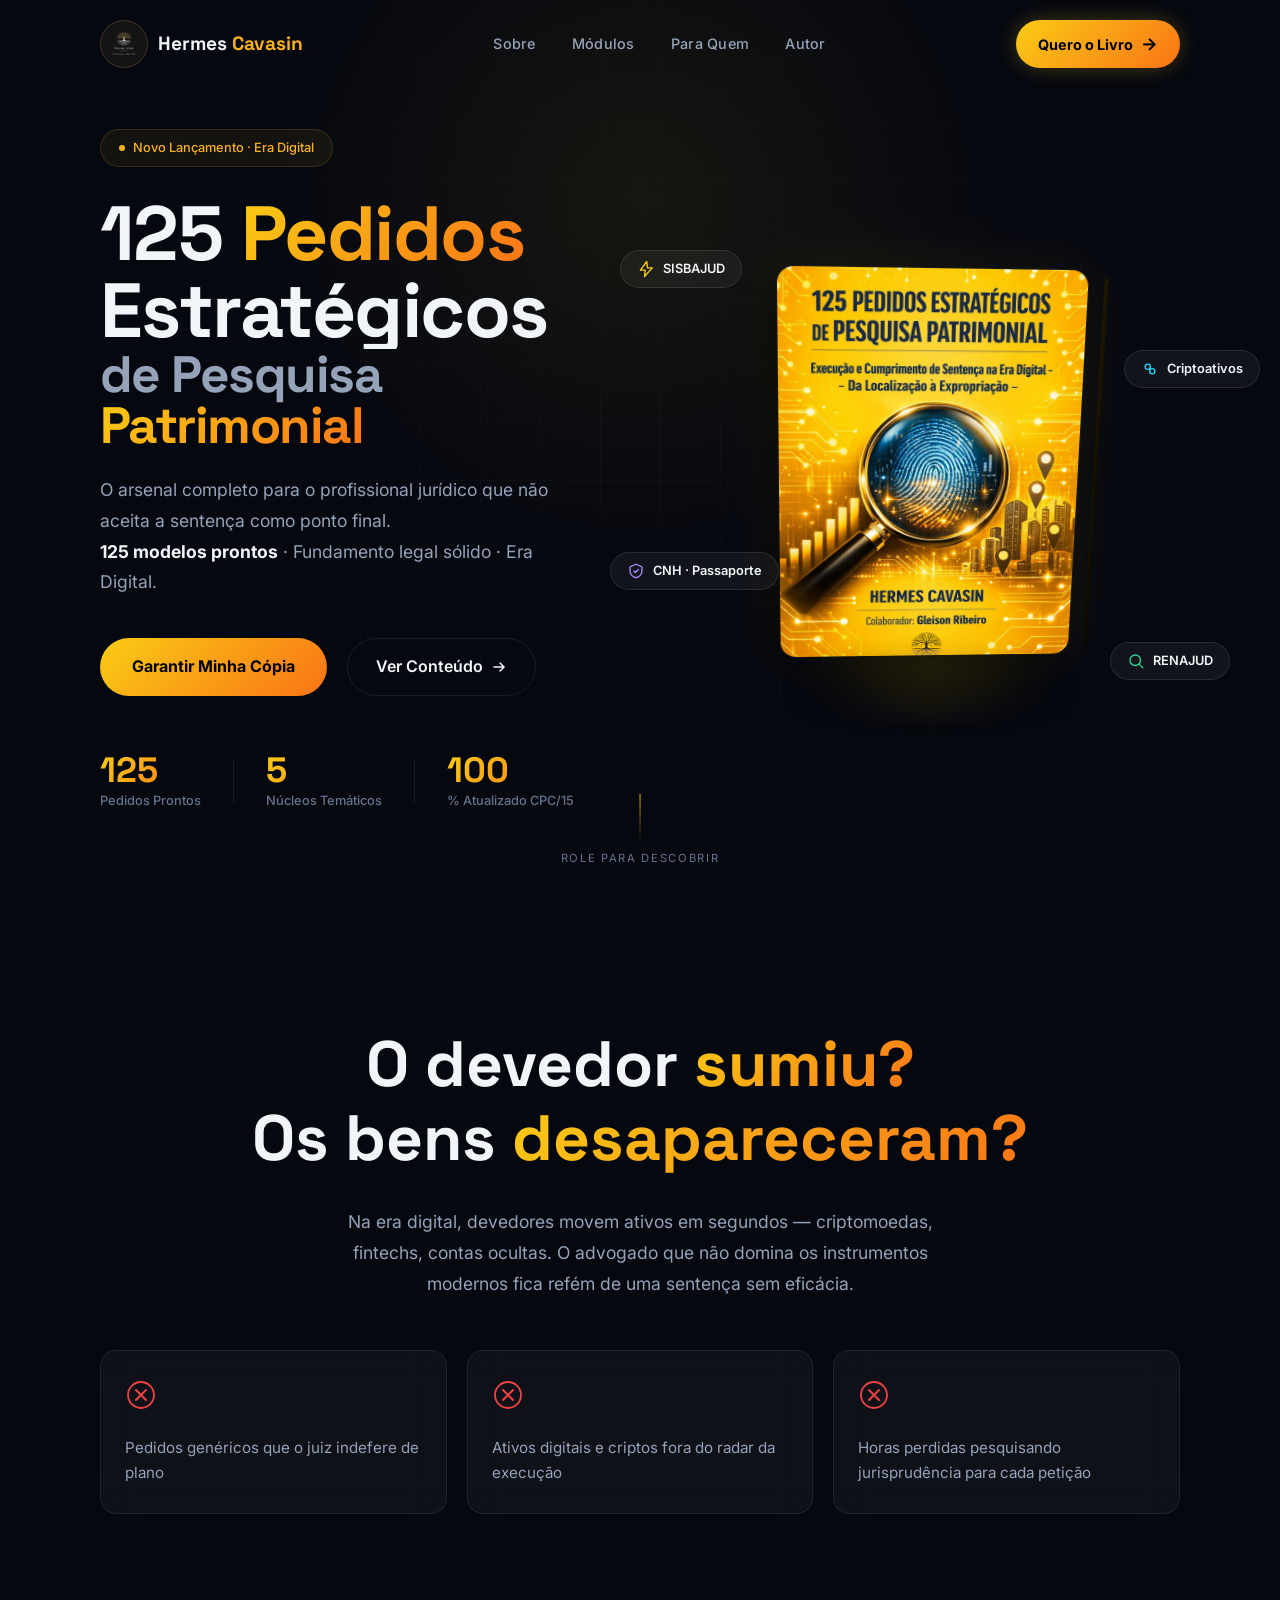
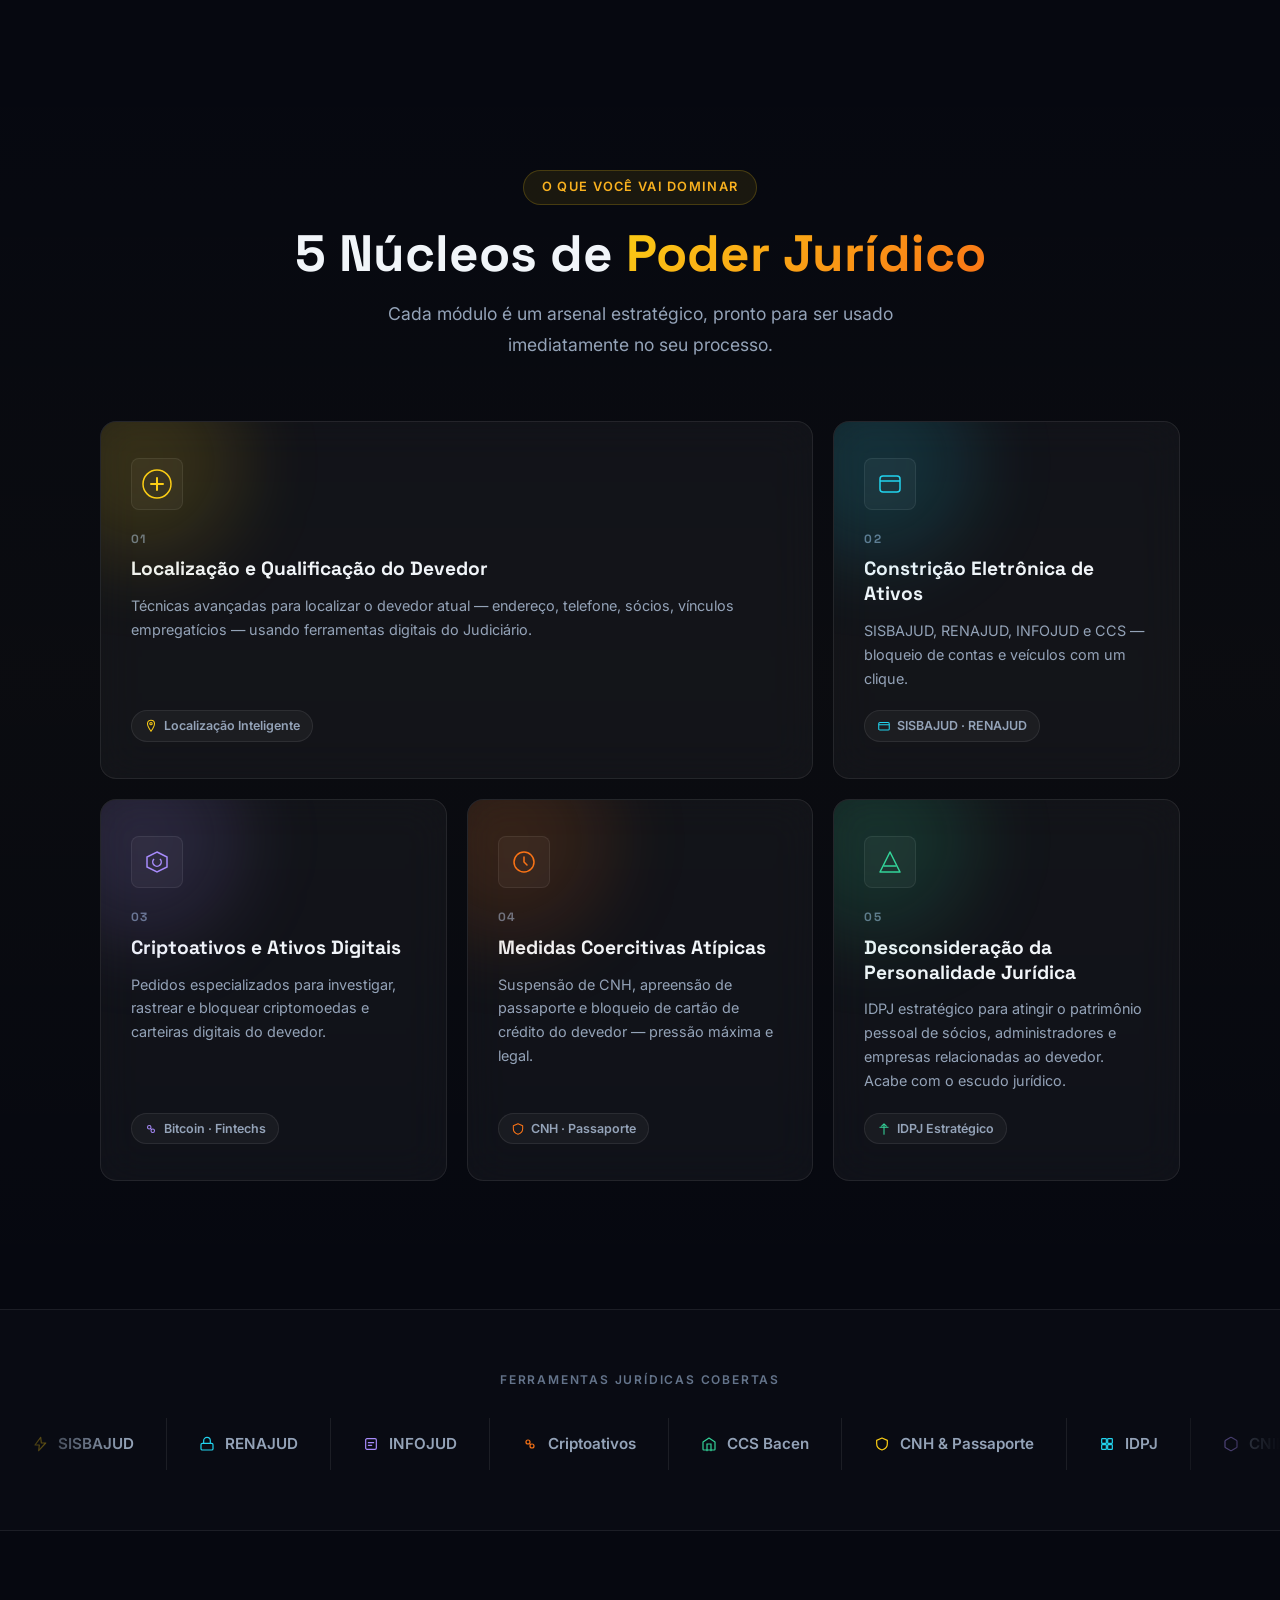
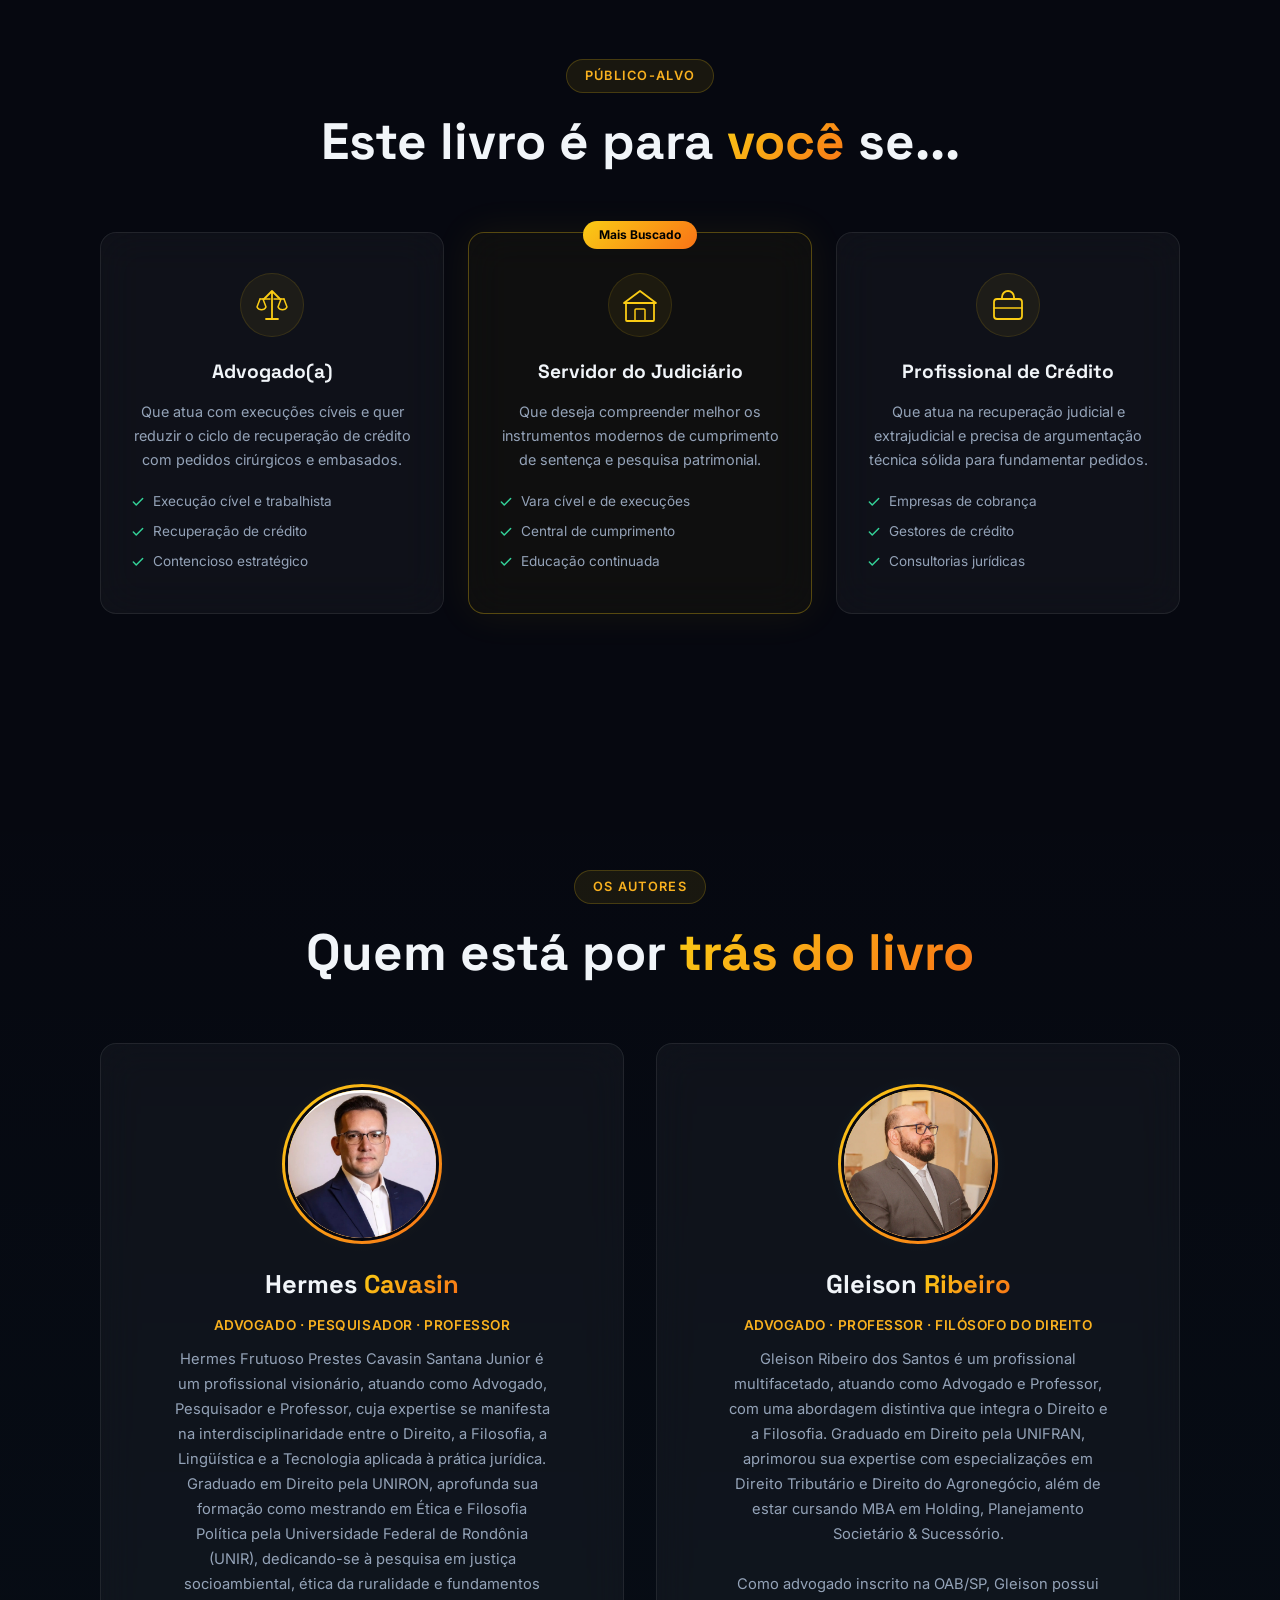
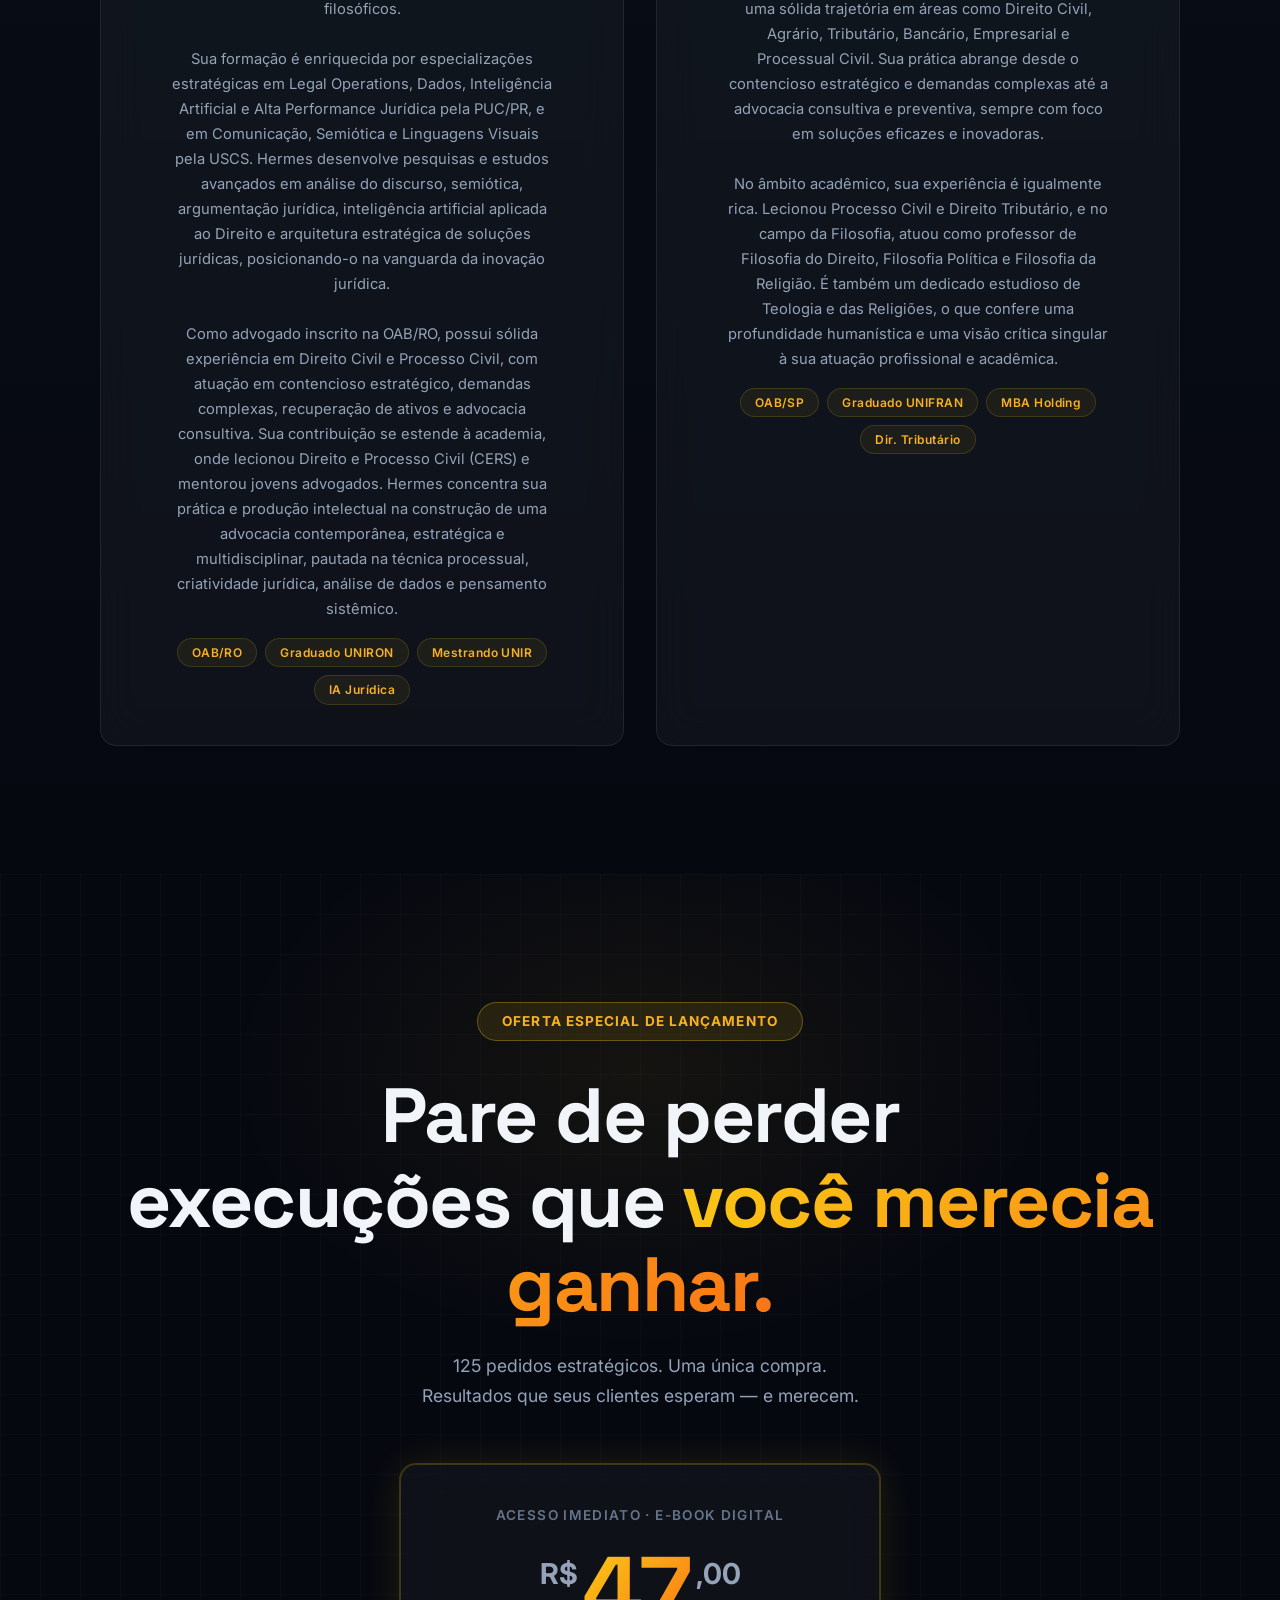
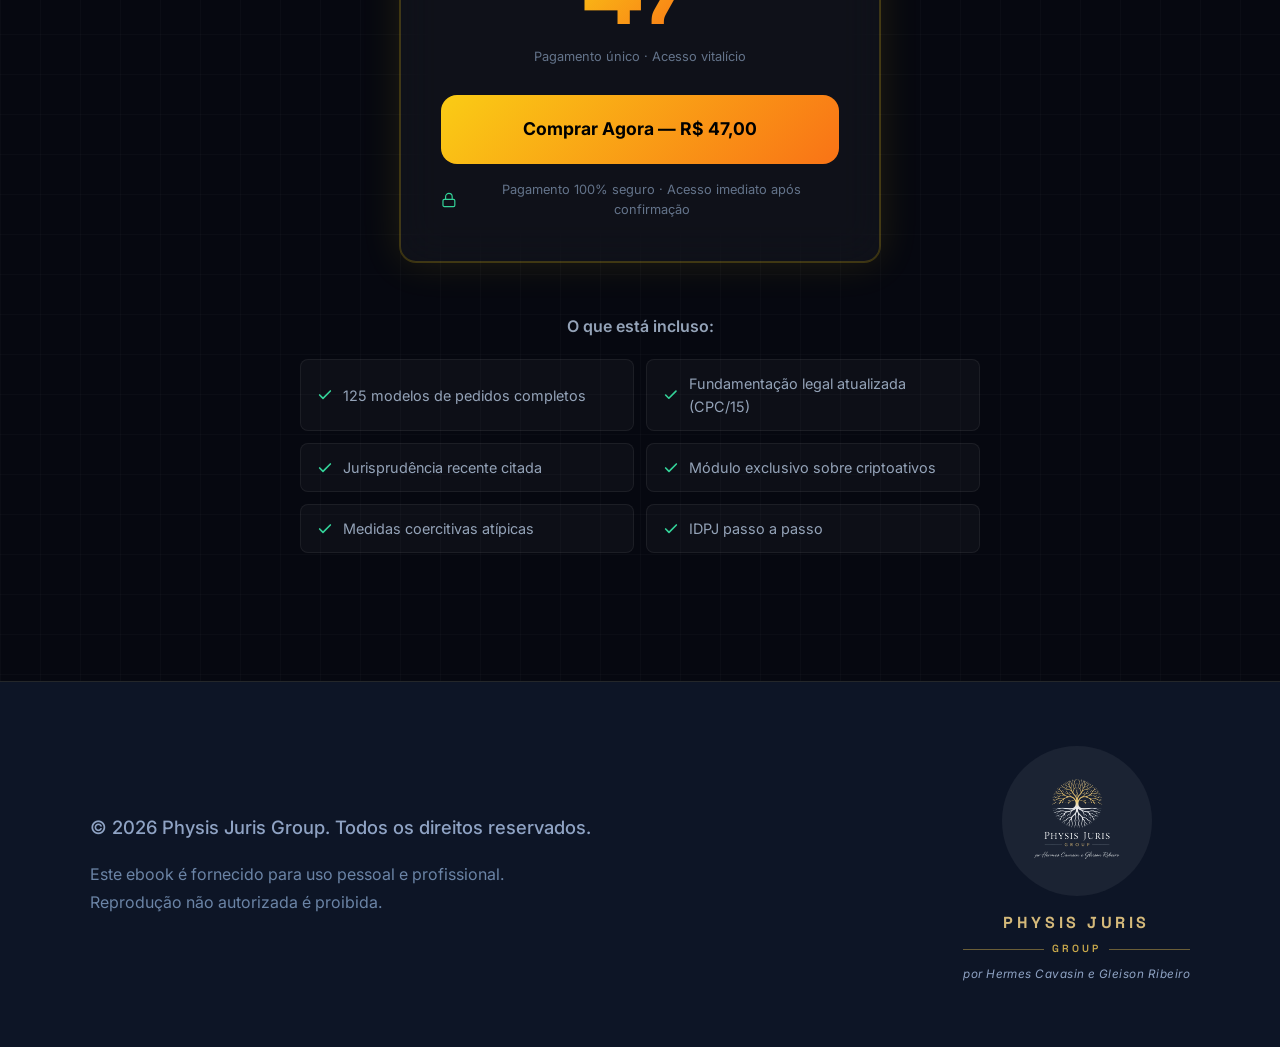
==== commit 7eef4ae2: "Add files via upload" ====
--- a/index.html
+++ b/index.html
@@ -396,7 +396,9 @@
             <h3 class="author-name">Hermes <span class="gradient-text">Cavasin</span></h3>
             <p class="author-role">Advogado · Pesquisador · Professor</p>
             <p class="author-bio-text">
-              Hermes Frutuoso Prestes Cavasin Santana Junior é um profissional visionário cuja expertise se manifesta na interdisciplinaridade entre o Direito, a Filosofia, a Linguística e a Tecnologia aplicada à prática jurídica.
+              Hermes Frutuoso Prestes Cavasin Santana Junior é um profissional visionário, atuando como Advogado, Pesquisador e Professor, cuja expertise se manifesta na interdisciplinaridade entre o Direito, a Filosofia, a Lingüística e a Tecnologia aplicada à prática jurídica. Graduado em Direito pela UNIRON, aprofunda sua formação como mestrando em Ética e Filosofia Política pela Universidade Federal de Rondônia (UNIR), dedicando-se à pesquisa em justiça socioambiental, ética da ruralidade e fundamentos filosóficos.
+              <br><br>Sua formação é enriquecida por especializações estratégicas em Legal Operations, Dados, Inteligência Artificial e Alta Performance Jurídica pela PUC/PR, e em Comunicação, Semiótica e Linguagens Visuais pela USCS. Hermes desenvolve pesquisas e estudos avançados em análise do discurso, semiótica, argumentação jurídica, inteligência artificial aplicada ao Direito e arquitetura estratégica de soluções jurídicas, posicionando-o na vanguarda da inovação jurídica.
+              <br><br>Como advogado inscrito na OAB/RO, possui sólida experiência em Direito Civil e Processo Civil, com atuação em contencioso estratégico, demandas complexas, recuperação de ativos e advocacia consultiva. Sua contribuição se estende à academia, onde lecionou Direito e Processo Civil (CERS) e mentorou jovens advogados. Hermes concentra sua prática e produção intelectual na construção de uma advocacia contemporânea, estratégica e multidisciplinar, pautada na técnica processual, criatividade jurídica, análise de dados e pensamento sistêmico.
             </p>
             <div class="author-tags">
               <span class="author-tag">OAB/RO</span>
@@ -419,7 +421,9 @@
             <h3 class="author-name">Gleison <span class="gradient-text">Ribeiro</span></h3>
             <p class="author-role">Advogado · Professor · Filósofo do Direito</p>
             <p class="author-bio-text">
-              Gleison Ribeiro dos Santos é um profissional multifacetado que integra o Direito e a Filosofia. Inscrito na OAB/SP, possui sólida trajetória em Direito Civil, Tributário, Bancário, Empresarial e Processual Civil.
+              Gleison Ribeiro dos Santos é um profissional multifacetado, atuando como Advogado e Professor, com uma abordagem distintiva que integra o Direito e a Filosofia. Graduado em Direito pela UNIFRAN, aprimorou sua expertise com especializações em Direito Tributário e Direito do Agronegócio, além de estar cursando MBA em Holding, Planejamento Societário & Sucessório.
+              <br><br>Como advogado inscrito na OAB/SP, Gleison possui uma sólida trajetória em áreas como Direito Civil, Agrário, Tributário, Bancário, Empresarial e Processual Civil. Sua prática abrange desde o contencioso estratégico e demandas complexas até a advocacia consultiva e preventiva, sempre com foco em soluções eficazes e inovadoras.
+              <br><br>No âmbito acadêmico, sua experiência é igualmente rica. Lecionou Processo Civil e Direito Tributário, e no campo da Filosofia, atuou como professor de Filosofia do Direito, Filosofia Política e Filosofia da Religião. É também um dedicado estudioso de Teologia e das Religiões, o que confere uma profundidade humanística e uma visão crítica singular à sua atuação profissional e acadêmica.
             </p>
             <div class="author-tags">
               <span class="author-tag">OAB/SP</span>
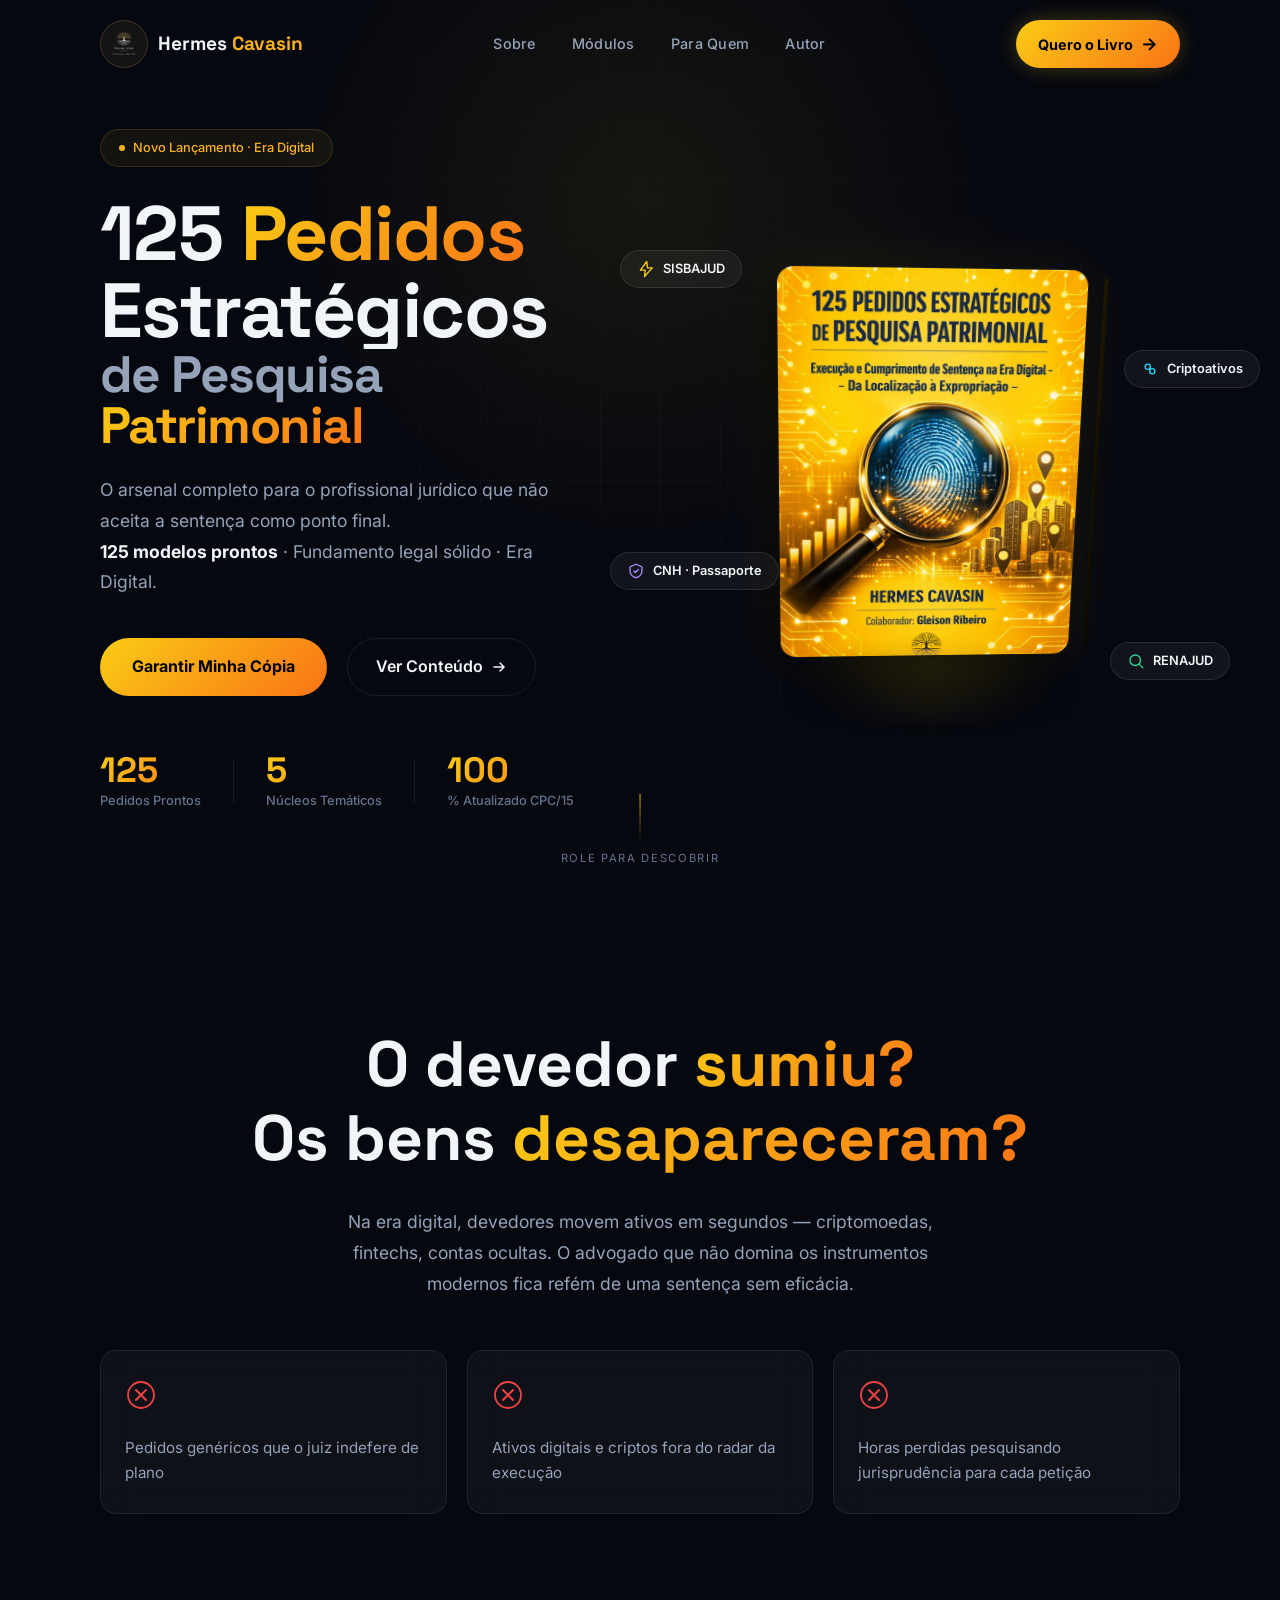
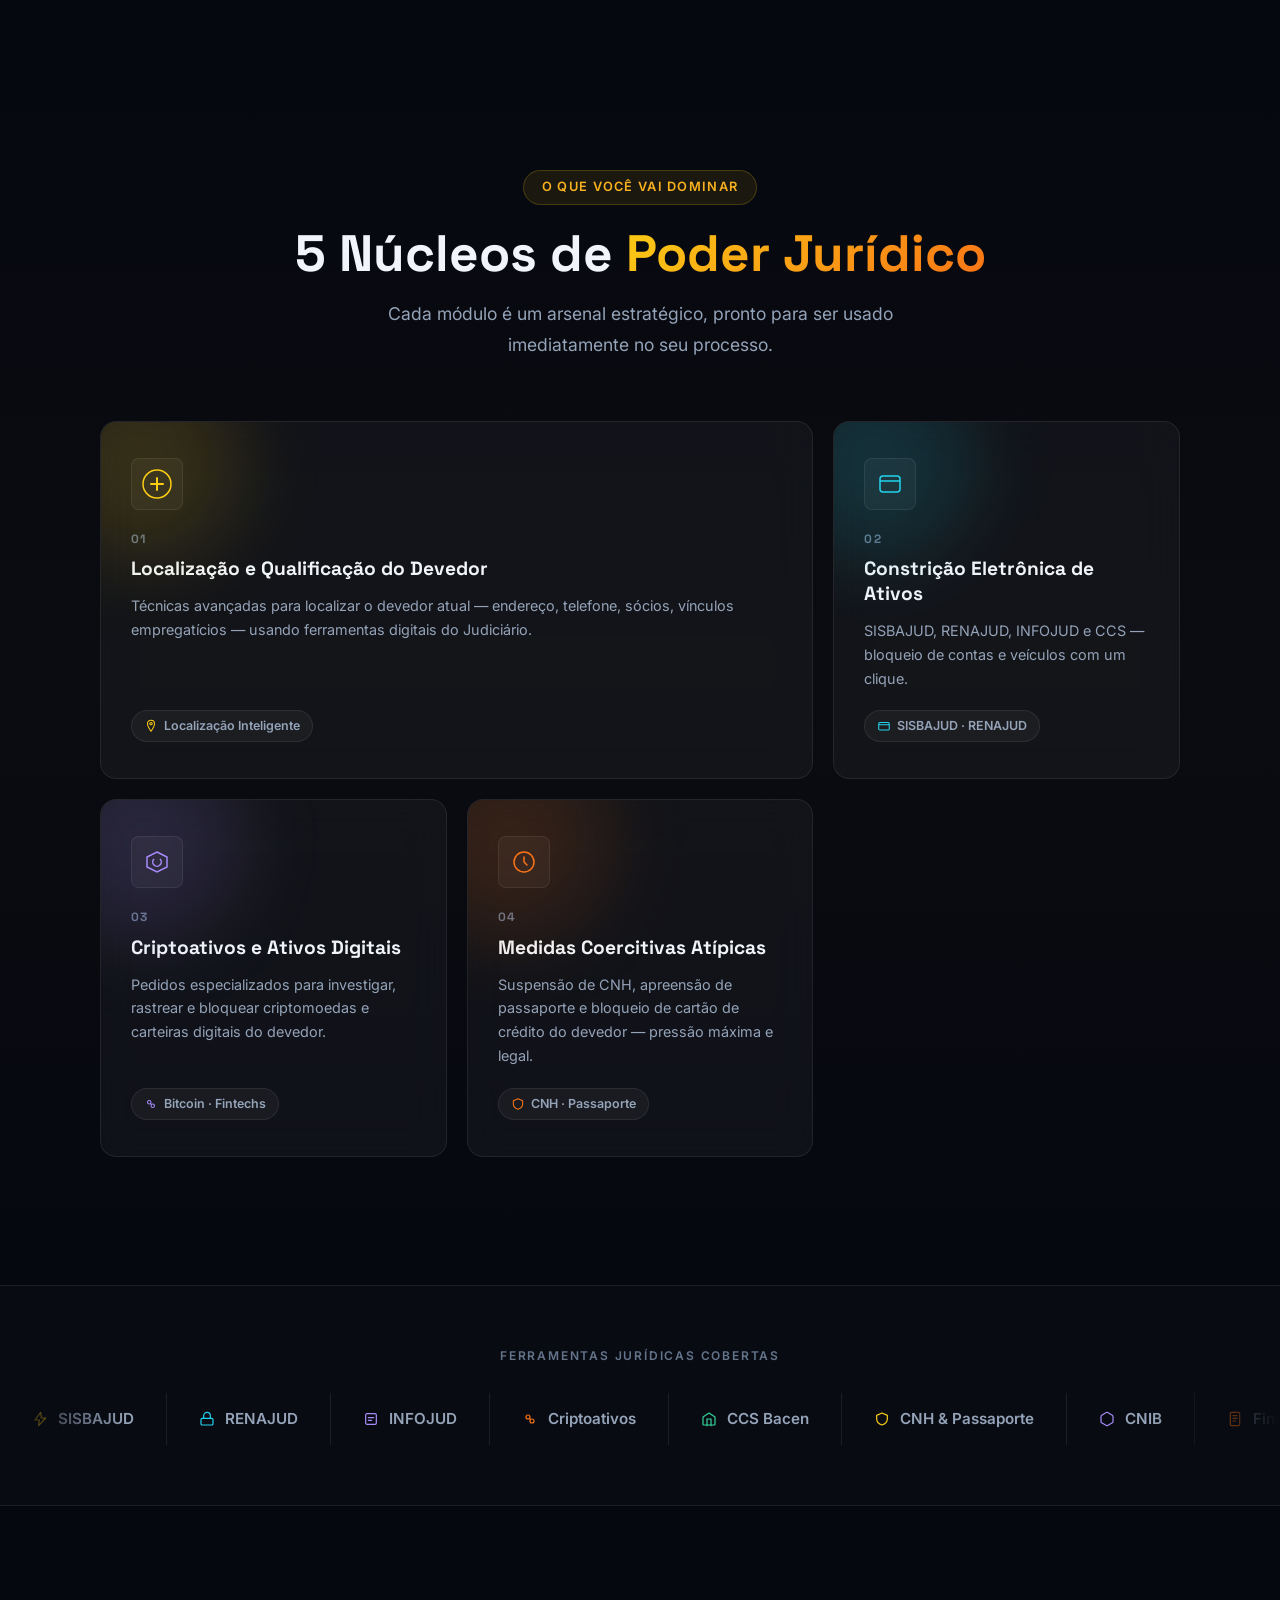
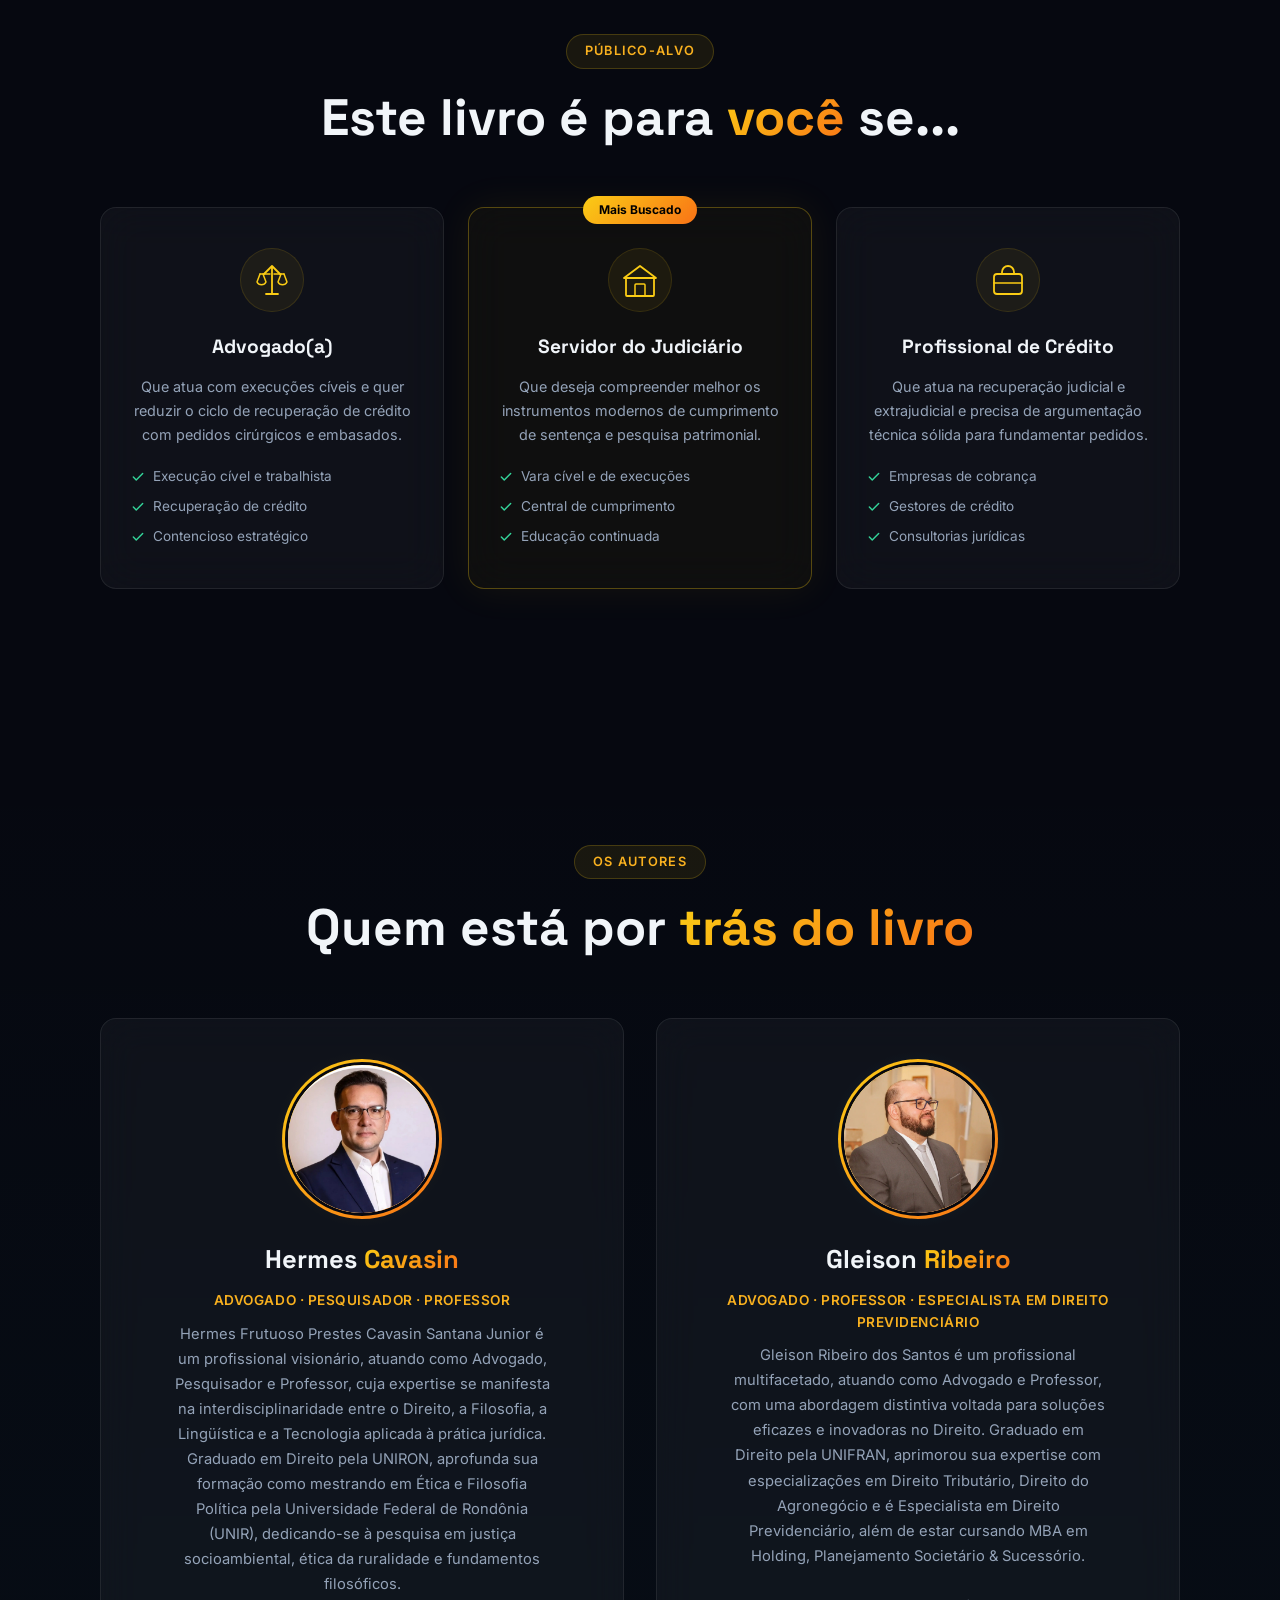
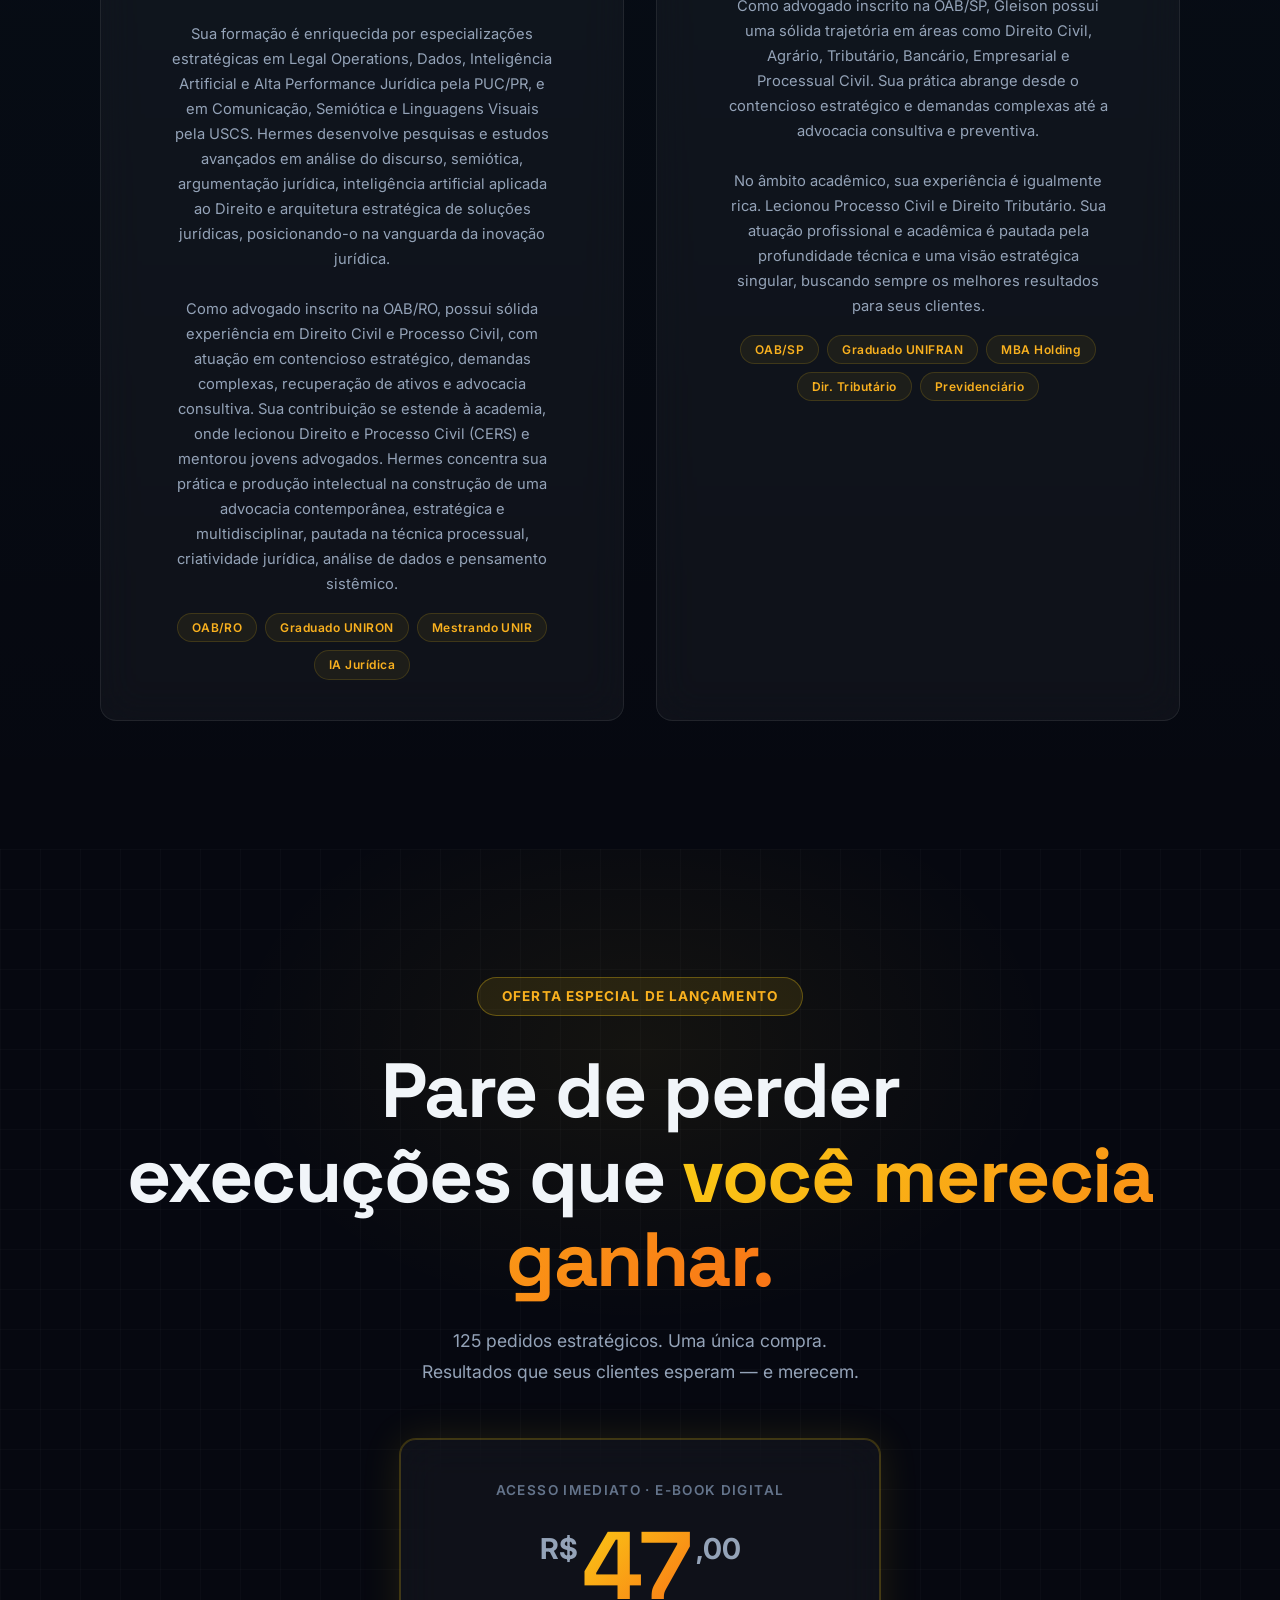
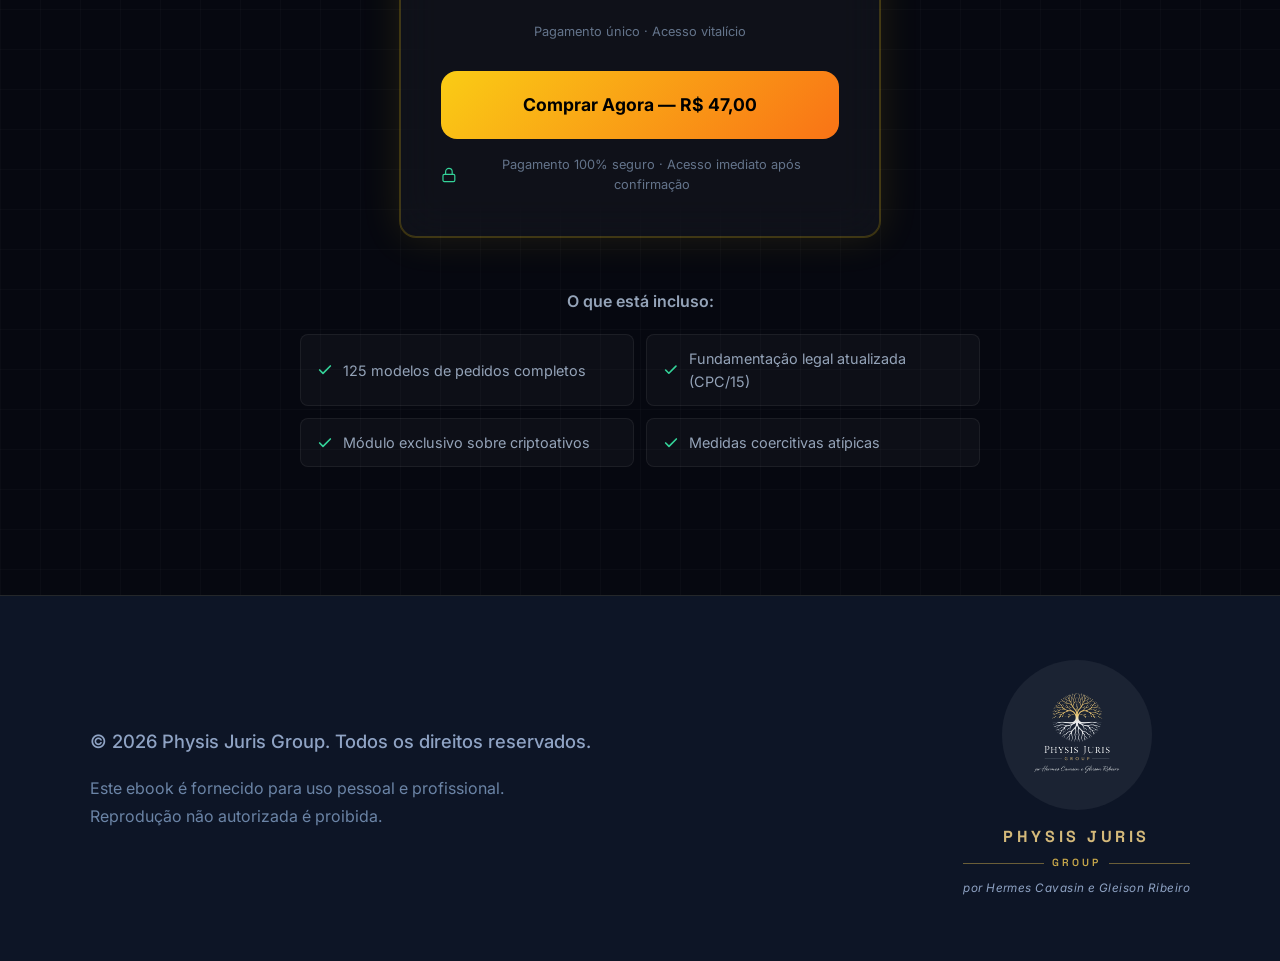
==== commit dc0623fa: "Add files via upload" ====
--- a/index.html
+++ b/index.html
@@ -246,20 +246,7 @@
           </div>
         </div>
 
-        <!-- Card 5 - Large -->
-        <div class="bento-card glass-card tilt-card" data-color="#34D399">
-          <div class="bento-glow" style="--glow-color: rgba(52,211,153,0.15)"></div>
-          <div class="bento-icon-wrap" style="--icon-color: #34D399">
-            <svg width="32" height="32" viewBox="0 0 32 32" fill="none"><path d="M6 26 L16 6 L26 26 Z" stroke="#34D399" stroke-width="1.5" stroke-linejoin="round"/><path d="M10 20 h12" stroke="#34D399" stroke-width="1.5" stroke-linecap="round"/></svg>
-          </div>
-          <div class="bento-number">05</div>
-          <h3 class="bento-title">Desconsideração da Personalidade Jurídica</h3>
-          <p class="bento-desc">IDPJ estratégico para atingir o patrimônio pessoal de sócios, administradores e empresas relacionadas ao devedor. Acabe com o escudo jurídico.</p>
-          <div class="bento-tag">
-            <svg width="14" height="14" viewBox="0 0 24 24" fill="none"><path d="M12 3v18M12 3l-4 4M12 3l4 4" stroke="#34D399" stroke-width="1.8" stroke-linecap="round" stroke-linejoin="round"/><path d="M5 9h14" stroke="#34D399" stroke-width="1.8" stroke-linecap="round"/></svg>
-            IDPJ Estratégico
-          </div>
-        </div>
+
 
       </div>
     </div>
@@ -276,7 +263,7 @@
         <div class="marquee-item"><svg class="mq-icon" width="16" height="16" viewBox="0 0 24 24" fill="none"><circle cx="9" cy="9" r="3" stroke="#F97316" stroke-width="1.8"/><circle cx="15" cy="15" r="3" stroke="#F97316" stroke-width="1.8"/><path d="M11.5 11.5l1 1" stroke="#F97316" stroke-width="1.8" stroke-linecap="round"/></svg> Criptoativos</div>
         <div class="marquee-item"><svg class="mq-icon" width="16" height="16" viewBox="0 0 24 24" fill="none"><path d="M3 9l9-6 9 6v11a1 1 0 0 1-1 1H4a1 1 0 0 1-1-1V9z" stroke="#34D399" stroke-width="1.8" stroke-linejoin="round"/><path d="M9 22V12h6v10" stroke="#34D399" stroke-width="1.8" stroke-linecap="round"/></svg> CCS Bacen</div>
         <div class="marquee-item"><svg class="mq-icon" width="16" height="16" viewBox="0 0 24 24" fill="none"><path d="M12 3l8 3.5v5c0 4.5-3.5 8-8 9.5C7.5 19.5 4 16 4 11.5v-5L12 3z" stroke="#FACC15" stroke-width="1.8" stroke-linejoin="round"/></svg> CNH &amp; Passaporte</div>
-        <div class="marquee-item"><svg class="mq-icon" width="16" height="16" viewBox="0 0 24 24" fill="none"><rect x="4" y="4" width="7" height="7" rx="1" stroke="#22D3EE" stroke-width="1.8"/><rect x="13" y="4" width="7" height="7" rx="1" stroke="#22D3EE" stroke-width="1.8"/><rect x="4" y="13" width="7" height="7" rx="1" stroke="#22D3EE" stroke-width="1.8"/><rect x="13" y="13" width="7" height="7" rx="1" stroke="#22D3EE" stroke-width="1.8"/></svg> IDPJ</div>
+
         <div class="marquee-item"><svg class="mq-icon" width="16" height="16" viewBox="0 0 24 24" fill="none"><path d="M21 16V8a2 2 0 0 0-1-1.73l-7-4a2 2 0 0 0-2 0l-7 4A2 2 0 0 0 3 8v8a2 2 0 0 0 1 1.73l7 4a2 2 0 0 0 2 0l7-4A2 2 0 0 0 21 16z" stroke="#A78BFA" stroke-width="1.8" stroke-linejoin="round"/></svg> CNIB</div>
         <div class="marquee-item"><svg class="mq-icon" width="16" height="16" viewBox="0 0 24 24" fill="none"><rect x="5" y="2" width="14" height="20" rx="2" stroke="#F97316" stroke-width="1.8"/><path d="M9 7h6M9 11h6M9 15h4" stroke="#F97316" stroke-width="1.8" stroke-linecap="round"/></svg> Fintechs</div>
         <div class="marquee-item"><svg class="mq-icon" width="16" height="16" viewBox="0 0 24 24" fill="none"><rect x="3" y="11" width="18" height="10" rx="2" stroke="#34D399" stroke-width="1.8"/><path d="M7 11V7a5 5 0 0 1 10 0v4" stroke="#34D399" stroke-width="1.8" stroke-linecap="round"/></svg> Carteiras Digitais</div>
@@ -287,7 +274,7 @@
         <div class="marquee-item"><svg class="mq-icon" width="16" height="16" viewBox="0 0 24 24" fill="none"><circle cx="9" cy="9" r="3" stroke="#F97316" stroke-width="1.8"/><circle cx="15" cy="15" r="3" stroke="#F97316" stroke-width="1.8"/><path d="M11.5 11.5l1 1" stroke="#F97316" stroke-width="1.8" stroke-linecap="round"/></svg> Criptoativos</div>
         <div class="marquee-item"><svg class="mq-icon" width="16" height="16" viewBox="0 0 24 24" fill="none"><path d="M3 9l9-6 9 6v11a1 1 0 0 1-1 1H4a1 1 0 0 1-1-1V9z" stroke="#34D399" stroke-width="1.8" stroke-linejoin="round"/><path d="M9 22V12h6v10" stroke="#34D399" stroke-width="1.8" stroke-linecap="round"/></svg> CCS Bacen</div>
         <div class="marquee-item"><svg class="mq-icon" width="16" height="16" viewBox="0 0 24 24" fill="none"><path d="M12 3l8 3.5v5c0 4.5-3.5 8-8 9.5C7.5 19.5 4 16 4 11.5v-5L12 3z" stroke="#FACC15" stroke-width="1.8" stroke-linejoin="round"/></svg> CNH &amp; Passaporte</div>
-        <div class="marquee-item"><svg class="mq-icon" width="16" height="16" viewBox="0 0 24 24" fill="none"><rect x="4" y="4" width="7" height="7" rx="1" stroke="#22D3EE" stroke-width="1.8"/><rect x="13" y="4" width="7" height="7" rx="1" stroke="#22D3EE" stroke-width="1.8"/><rect x="4" y="13" width="7" height="7" rx="1" stroke="#22D3EE" stroke-width="1.8"/><rect x="13" y="13" width="7" height="7" rx="1" stroke="#22D3EE" stroke-width="1.8"/></svg> IDPJ</div>
+
         <div class="marquee-item"><svg class="mq-icon" width="16" height="16" viewBox="0 0 24 24" fill="none"><path d="M21 16V8a2 2 0 0 0-1-1.73l-7-4a2 2 0 0 0-2 0l-7 4A2 2 0 0 0 3 8v8a2 2 0 0 0 1 1.73l7 4a2 2 0 0 0 2 0l7-4A2 2 0 0 0 21 16z" stroke="#A78BFA" stroke-width="1.8" stroke-linejoin="round"/></svg> CNIB</div>
         <div class="marquee-item"><svg class="mq-icon" width="16" height="16" viewBox="0 0 24 24" fill="none"><rect x="5" y="2" width="14" height="20" rx="2" stroke="#F97316" stroke-width="1.8"/><path d="M9 7h6M9 11h6M9 15h4" stroke="#F97316" stroke-width="1.8" stroke-linecap="round"/></svg> Fintechs</div>
         <div class="marquee-item"><svg class="mq-icon" width="16" height="16" viewBox="0 0 24 24" fill="none"><rect x="3" y="11" width="18" height="10" rx="2" stroke="#34D399" stroke-width="1.8"/><path d="M7 11V7a5 5 0 0 1 10 0v4" stroke="#34D399" stroke-width="1.8" stroke-linecap="round"/></svg> Carteiras Digitais</div>
@@ -419,17 +406,18 @@
           </div>
           <div class="author-card-content">
             <h3 class="author-name">Gleison <span class="gradient-text">Ribeiro</span></h3>
-            <p class="author-role">Advogado · Professor · Filósofo do Direito</p>
+            <p class="author-role">Advogado · Professor · Especialista em direito previdenciário</p>
             <p class="author-bio-text">
-              Gleison Ribeiro dos Santos é um profissional multifacetado, atuando como Advogado e Professor, com uma abordagem distintiva que integra o Direito e a Filosofia. Graduado em Direito pela UNIFRAN, aprimorou sua expertise com especializações em Direito Tributário e Direito do Agronegócio, além de estar cursando MBA em Holding, Planejamento Societário & Sucessório.
-              <br><br>Como advogado inscrito na OAB/SP, Gleison possui uma sólida trajetória em áreas como Direito Civil, Agrário, Tributário, Bancário, Empresarial e Processual Civil. Sua prática abrange desde o contencioso estratégico e demandas complexas até a advocacia consultiva e preventiva, sempre com foco em soluções eficazes e inovadoras.
-              <br><br>No âmbito acadêmico, sua experiência é igualmente rica. Lecionou Processo Civil e Direito Tributário, e no campo da Filosofia, atuou como professor de Filosofia do Direito, Filosofia Política e Filosofia da Religião. É também um dedicado estudioso de Teologia e das Religiões, o que confere uma profundidade humanística e uma visão crítica singular à sua atuação profissional e acadêmica.
+              Gleison Ribeiro dos Santos é um profissional multifacetado, atuando como Advogado e Professor, com uma abordagem distintiva voltada para soluções eficazes e inovadoras no Direito. Graduado em Direito pela UNIFRAN, aprimorou sua expertise com especializações em Direito Tributário, Direito do Agronegócio e é Especialista em Direito Previdenciário, além de estar cursando MBA em Holding, Planejamento Societário & Sucessório.
+              <br><br>Como advogado inscrito na OAB/SP, Gleison possui uma sólida trajetória em áreas como Direito Civil, Agrário, Tributário, Bancário, Empresarial e Processual Civil. Sua prática abrange desde o contencioso estratégico e demandas complexas até a advocacia consultiva e preventiva.
+              <br><br>No âmbito acadêmico, sua experiência é igualmente rica. Lecionou Processo Civil e Direito Tributário. Sua atuação profissional e acadêmica é pautada pela profundidade técnica e uma visão estratégica singular, buscando sempre os melhores resultados para seus clientes.
             </p>
             <div class="author-tags">
               <span class="author-tag">OAB/SP</span>
               <span class="author-tag">Graduado UNIFRAN</span>
               <span class="author-tag">MBA Holding</span>
               <span class="author-tag">Dir. Tributário</span>
+              <span class="author-tag">Previdenciário</span>
             </div>
           </div>
         </div>
@@ -484,10 +472,7 @@
               <svg width="16" height="16" viewBox="0 0 24 24" fill="none"><path d="M20 6L9 17l-5-5" stroke="#34D399" stroke-width="2.5" stroke-linecap="round" stroke-linejoin="round"/></svg>
               Fundamentação legal atualizada (CPC/15)
             </div>
-            <div class="include-item">
-              <svg width="16" height="16" viewBox="0 0 24 24" fill="none"><path d="M20 6L9 17l-5-5" stroke="#34D399" stroke-width="2.5" stroke-linecap="round" stroke-linejoin="round"/></svg>
-              Jurisprudência recente citada
-            </div>
+
             <div class="include-item">
               <svg width="16" height="16" viewBox="0 0 24 24" fill="none"><path d="M20 6L9 17l-5-5" stroke="#34D399" stroke-width="2.5" stroke-linecap="round" stroke-linejoin="round"/></svg>
               Módulo exclusivo sobre criptoativos
@@ -496,10 +481,7 @@
               <svg width="16" height="16" viewBox="0 0 24 24" fill="none"><path d="M20 6L9 17l-5-5" stroke="#34D399" stroke-width="2.5" stroke-linecap="round" stroke-linejoin="round"/></svg>
               Medidas coercitivas atípicas
             </div>
-            <div class="include-item">
-              <svg width="16" height="16" viewBox="0 0 24 24" fill="none"><path d="M20 6L9 17l-5-5" stroke="#34D399" stroke-width="2.5" stroke-linecap="round" stroke-linejoin="round"/></svg>
-              IDPJ passo a passo
-            </div>
+
           </div>
         </div>
       </div>
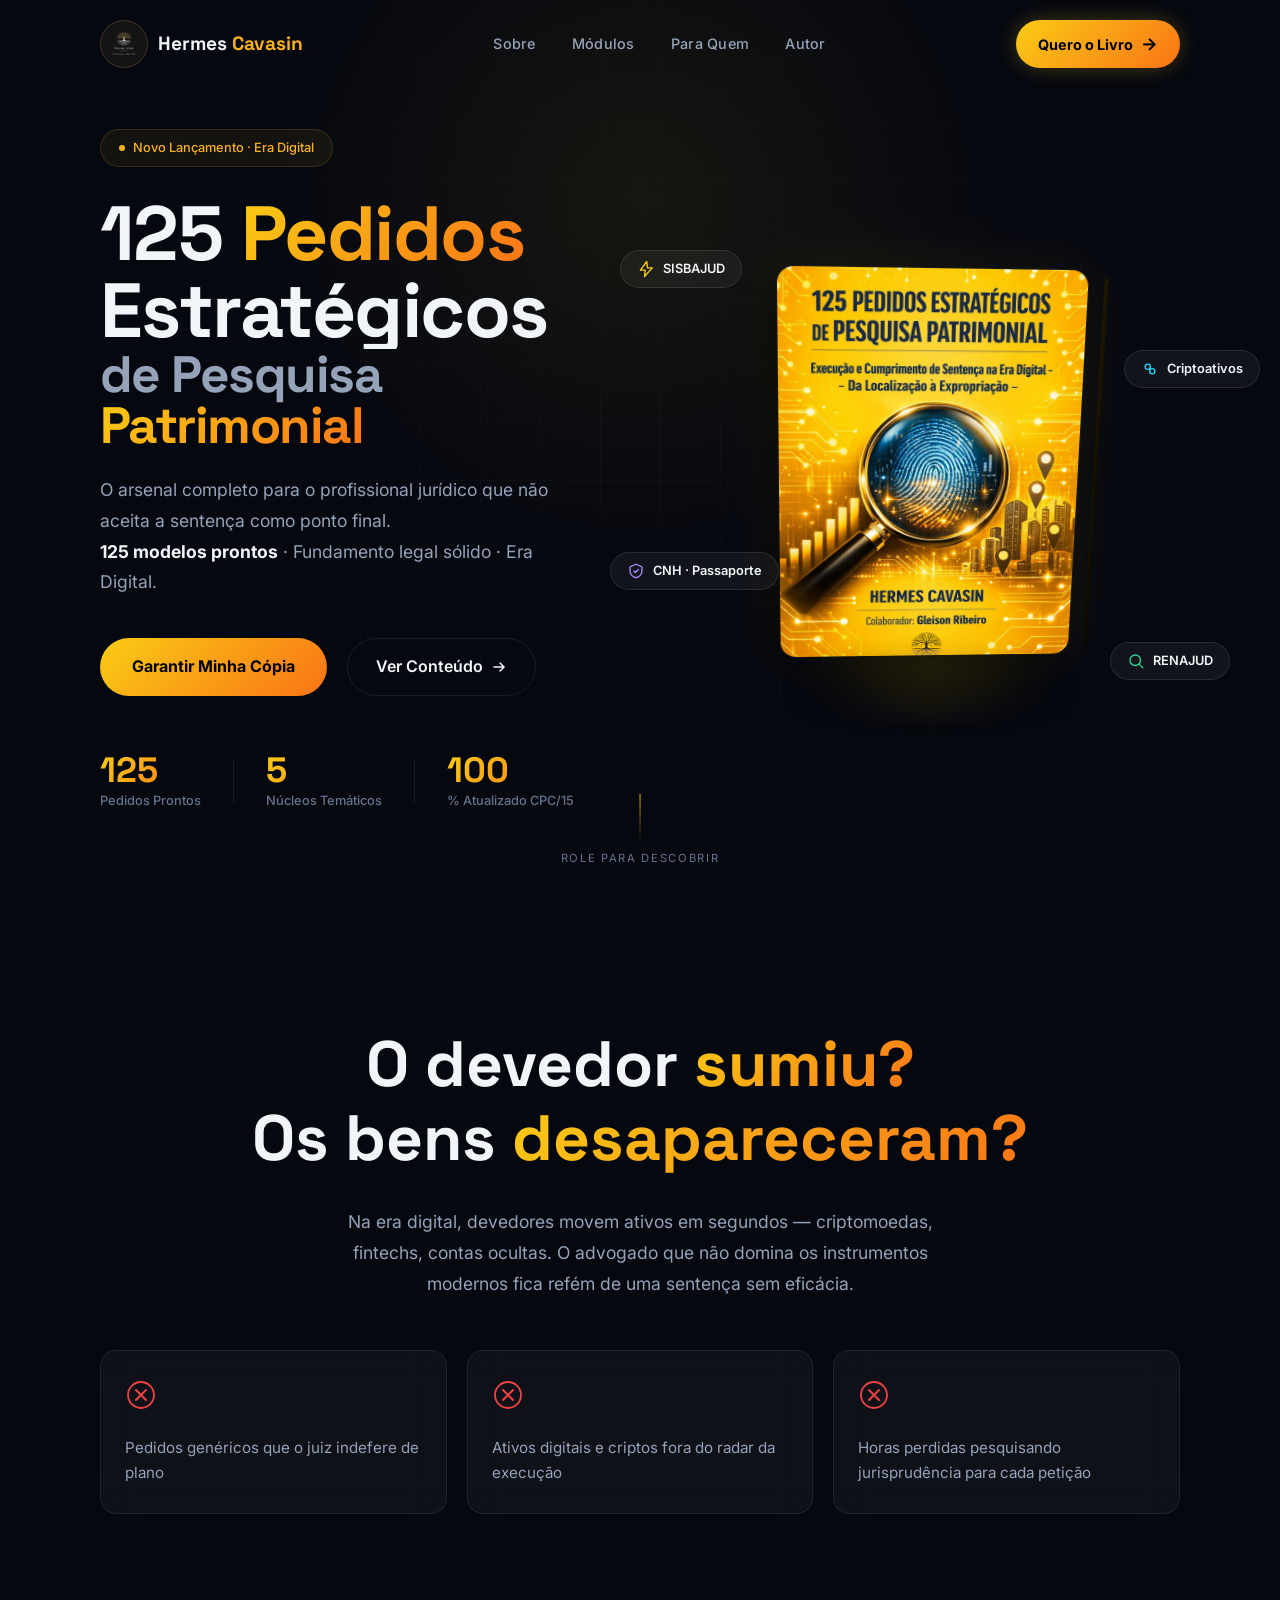
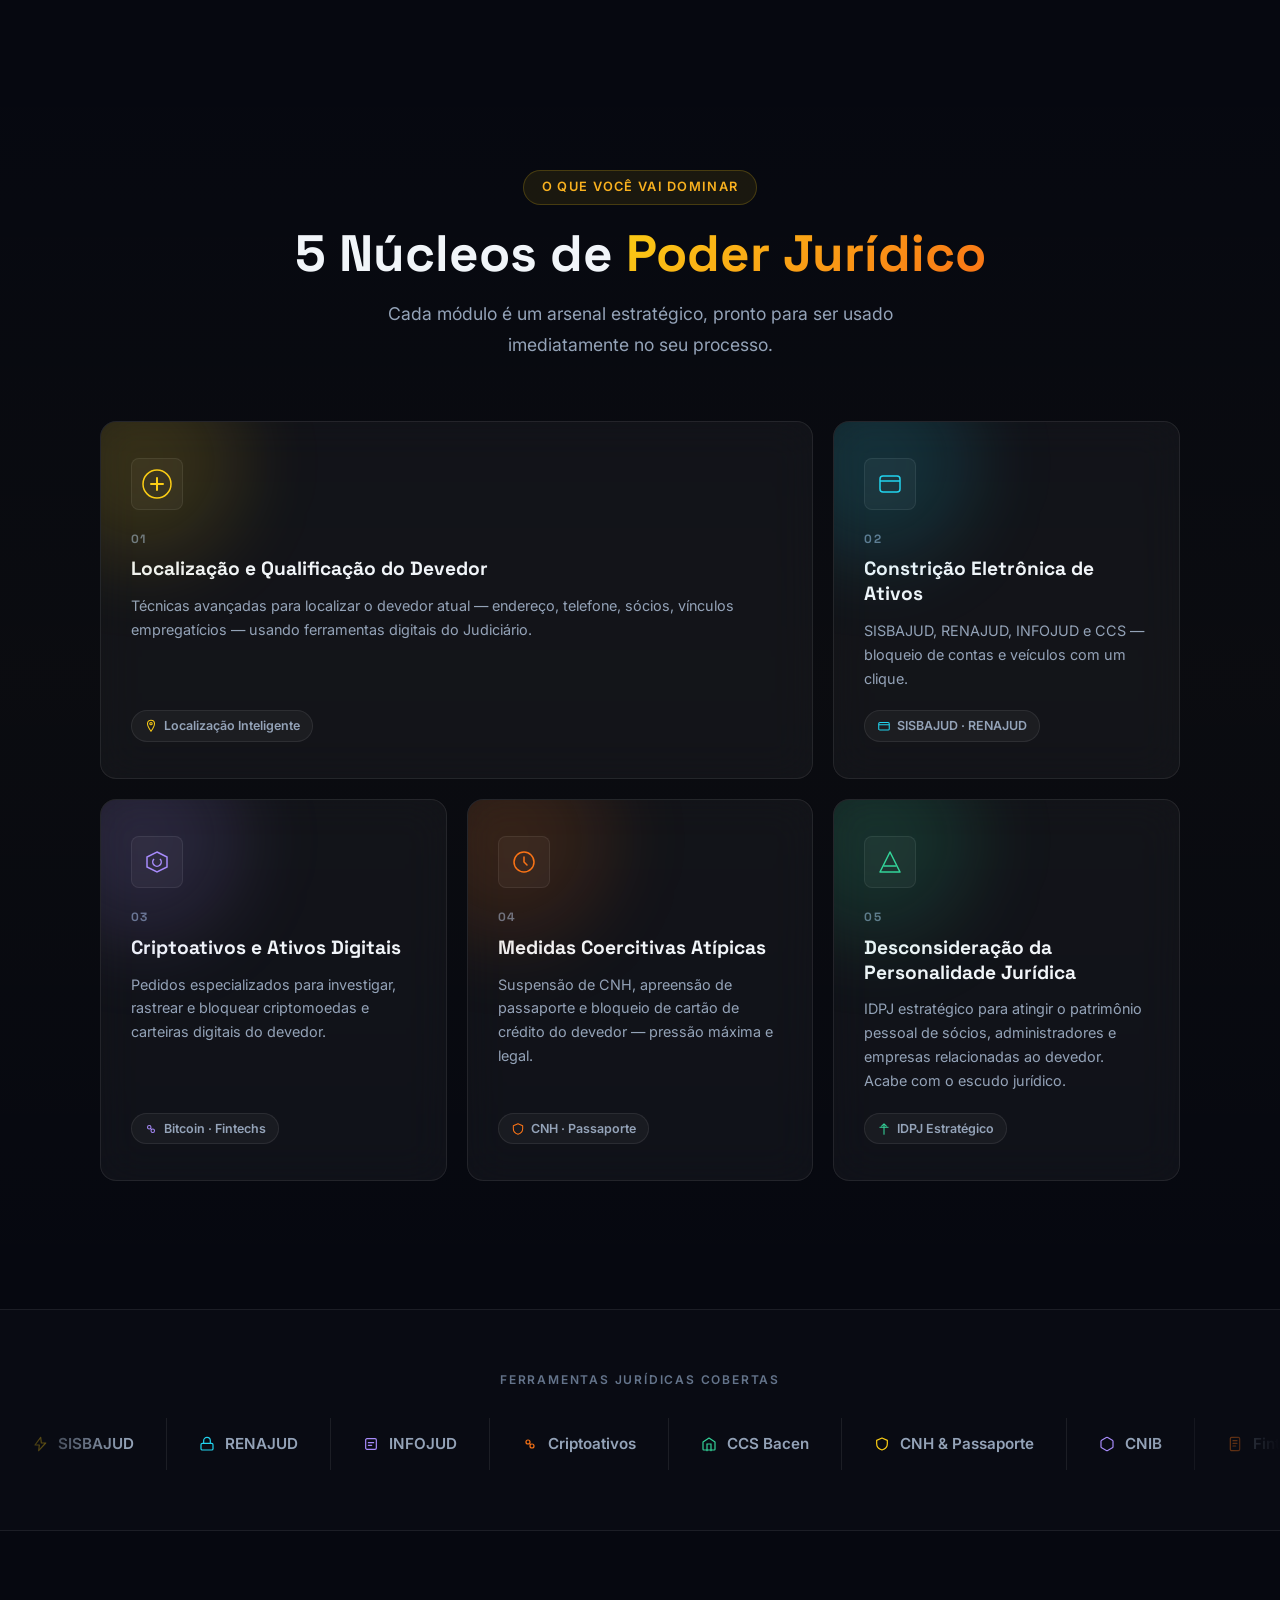
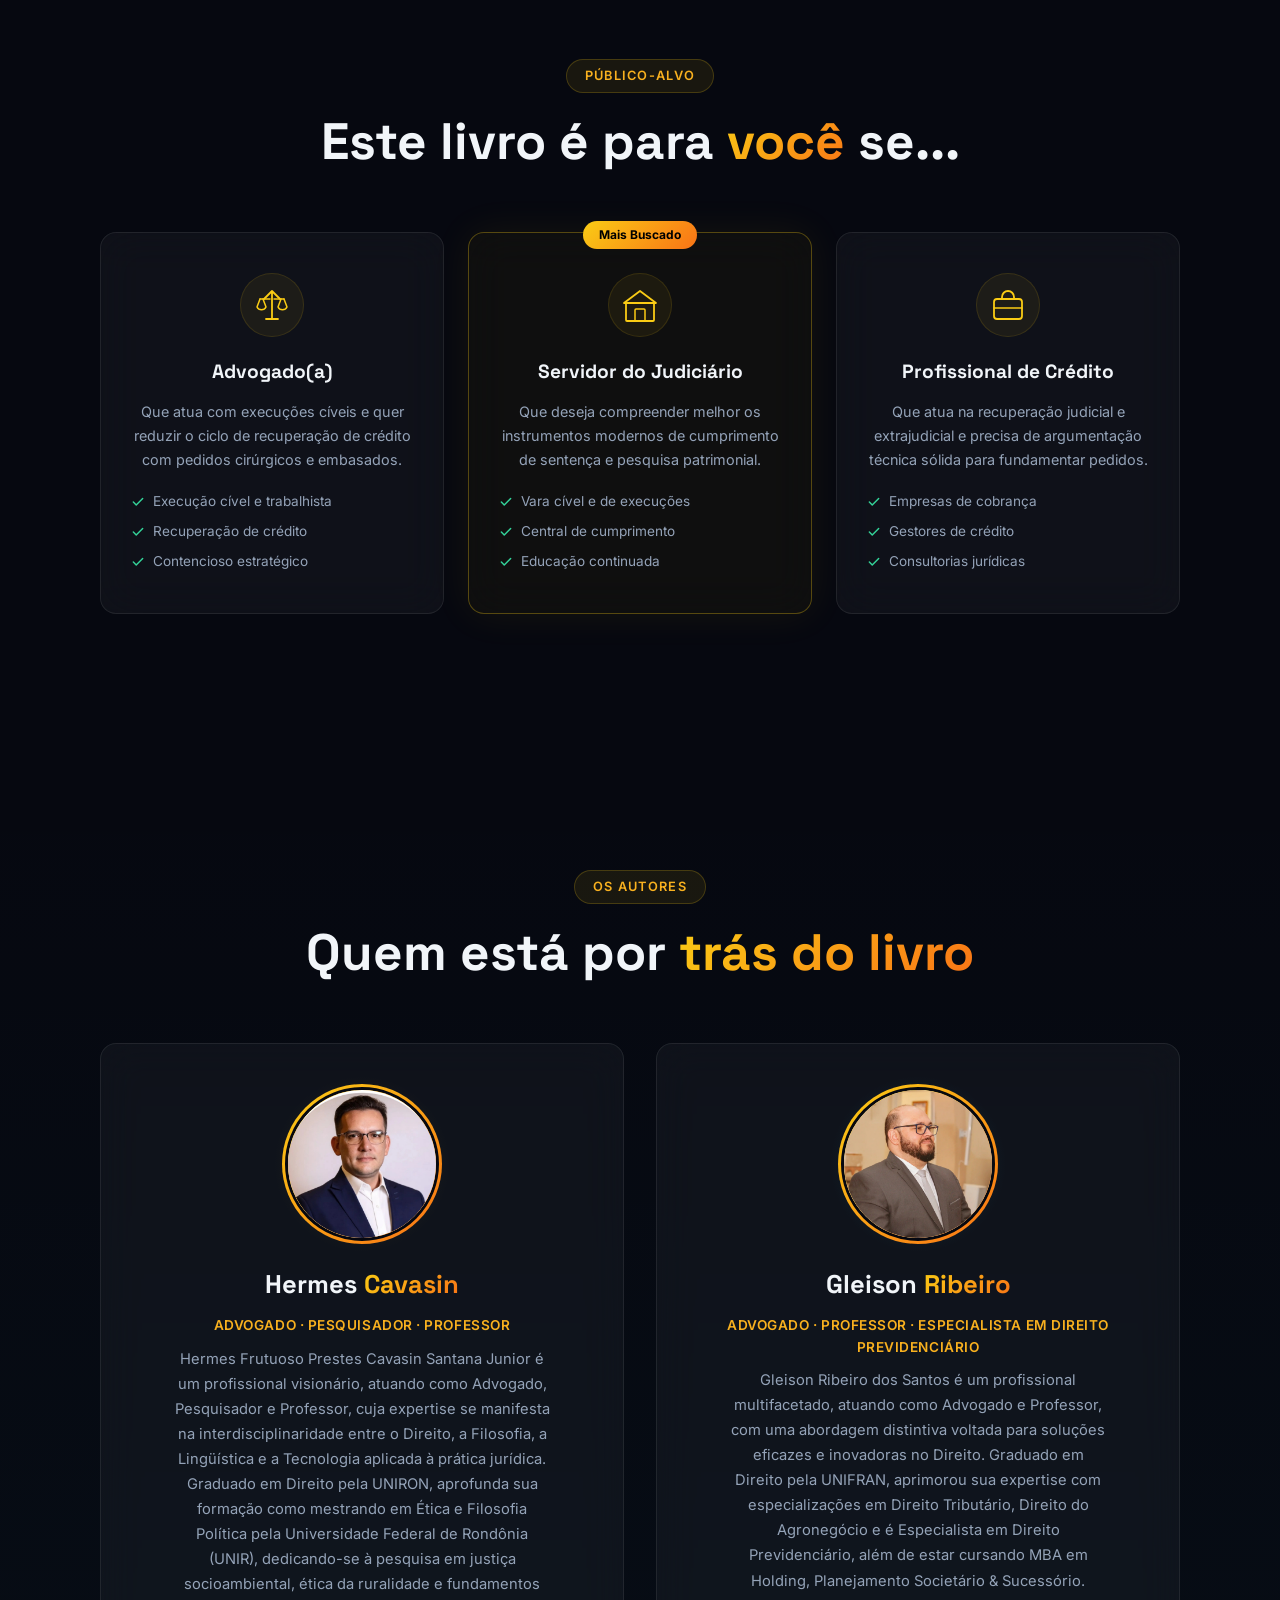
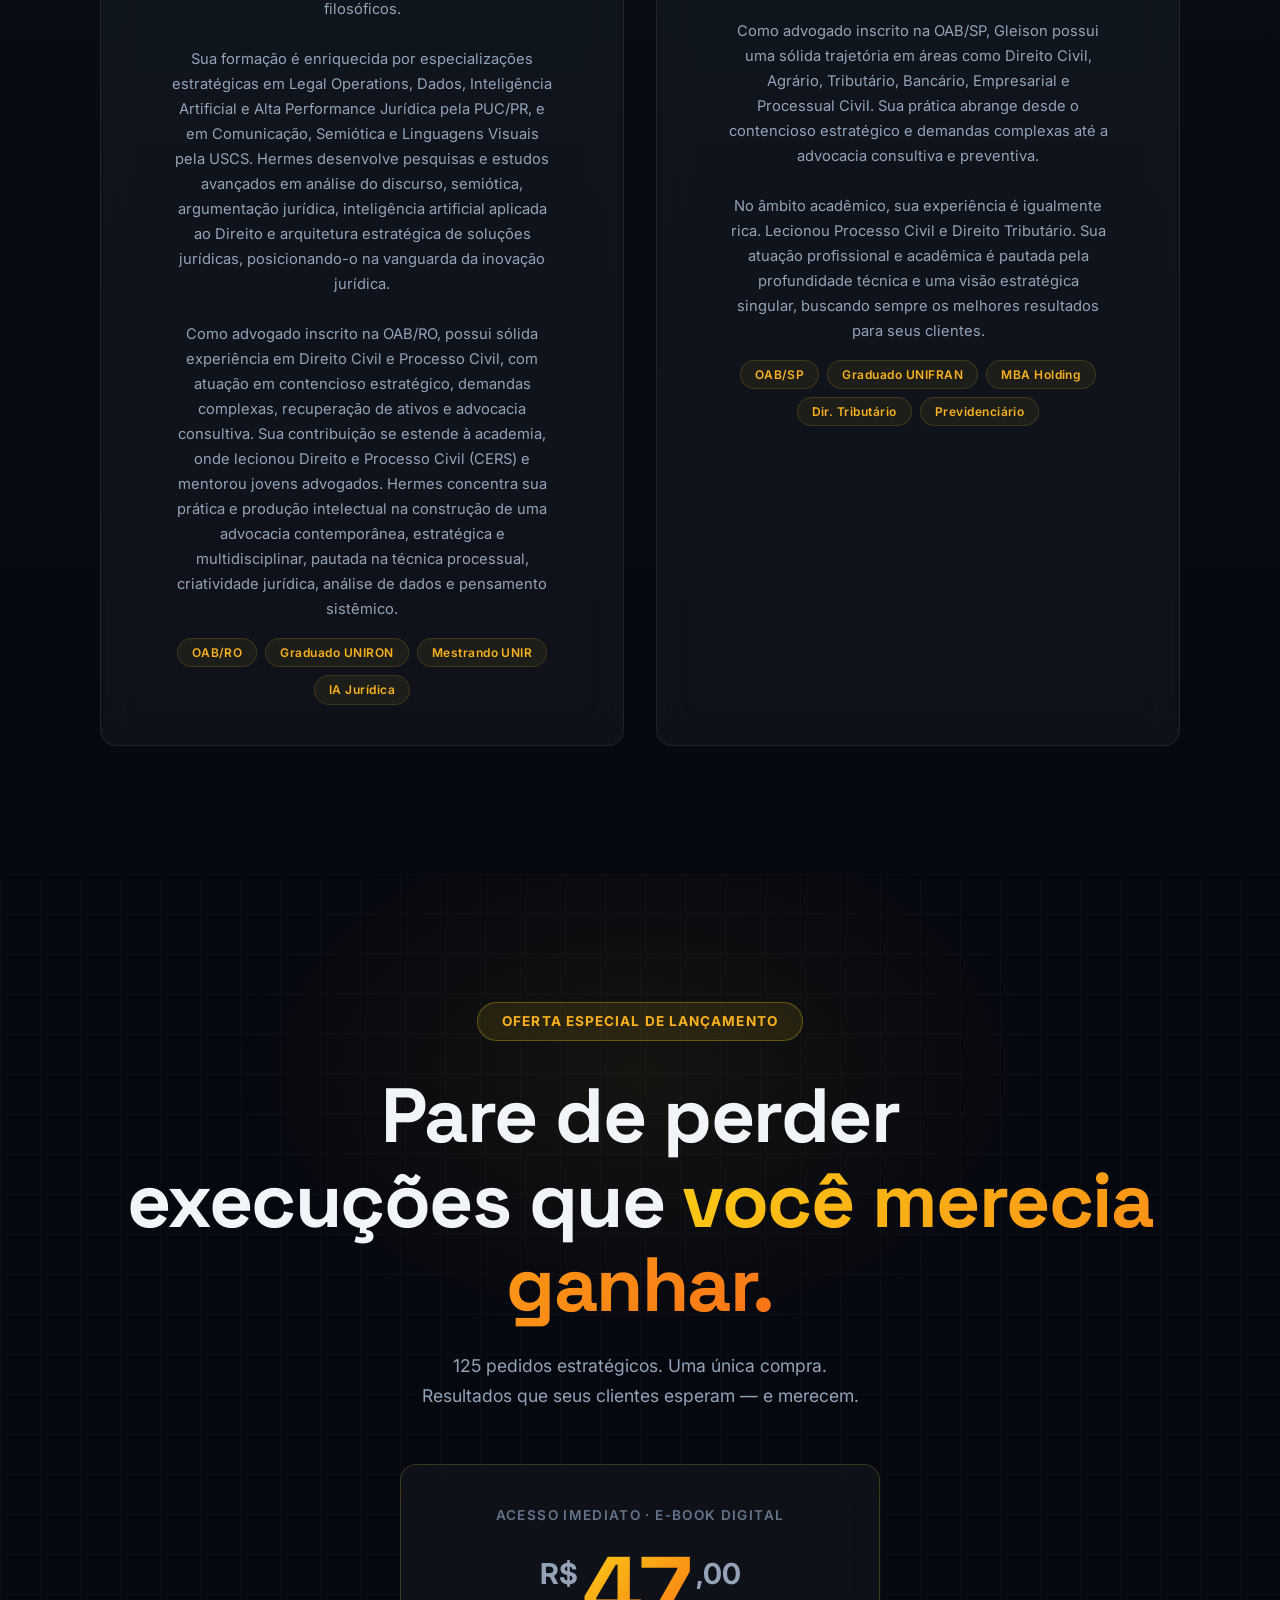
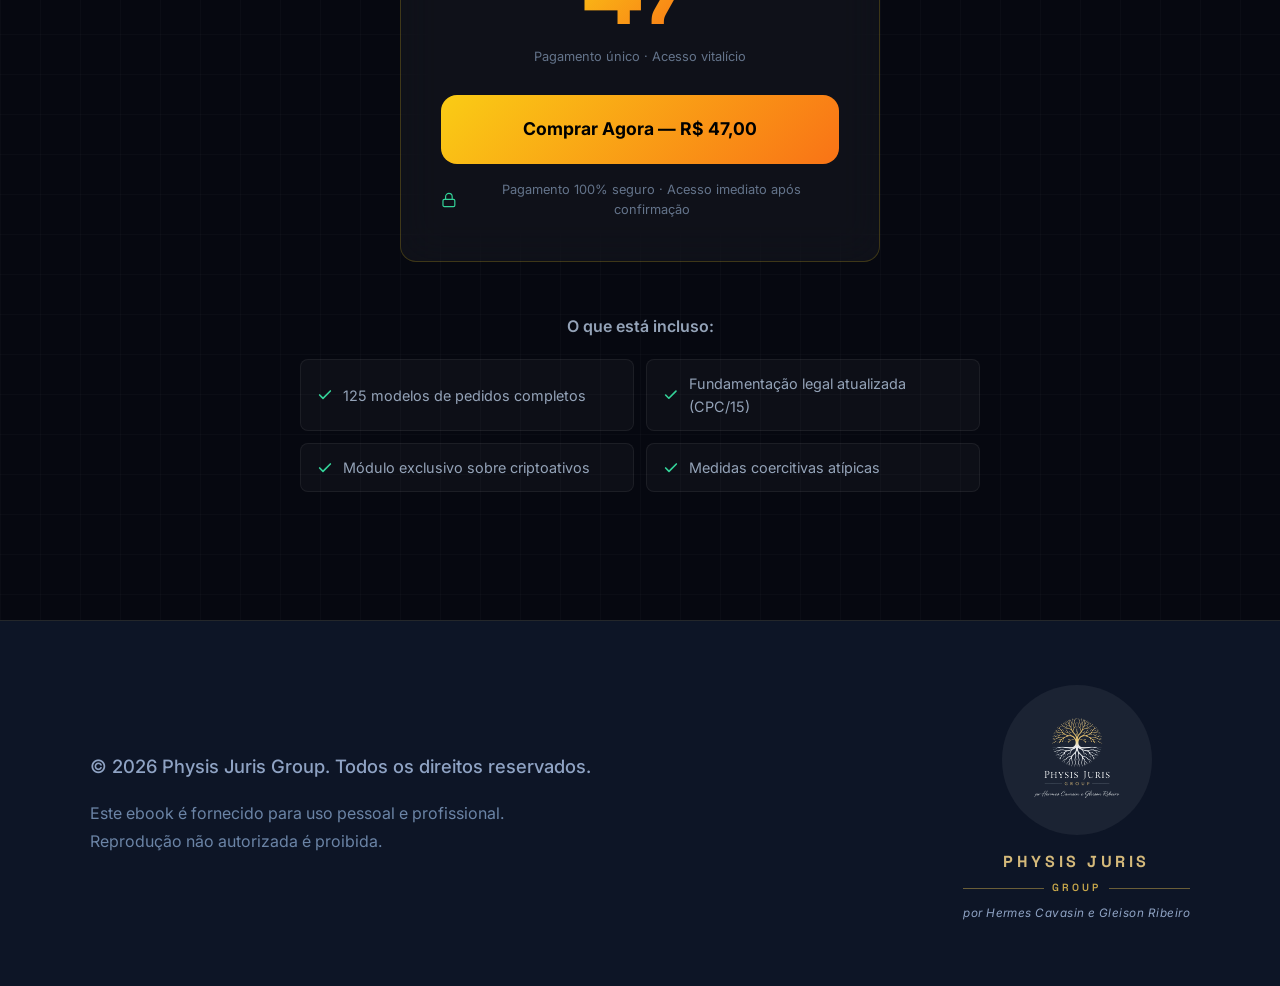
==== commit 2176c9c5: "Add files via upload" ====
--- a/index.html
+++ b/index.html
@@ -246,6 +246,21 @@
           </div>
         </div>
 
+ <!-- Card 5 - Large -->
+        <div class="bento-card glass-card tilt-card" data-color="#34D399">
+          <div class="bento-glow" style="--glow-color: rgba(52,211,153,0.15)"></div>
+          <div class="bento-icon-wrap" style="--icon-color: #34D399">
+            <svg width="32" height="32" viewBox="0 0 32 32" fill="none"><path d="M6 26 L16 6 L26 26 Z" stroke="#34D399" stroke-width="1.5" stroke-linejoin="round"/><path d="M10 20 h12" stroke="#34D399" stroke-width="1.5" stroke-linecap="round"/></svg>
+          </div>
+          <div class="bento-number">05</div>
+          <h3 class="bento-title">Desconsideração da Personalidade Jurídica</h3>
+          <p class="bento-desc">IDPJ estratégico para atingir o patrimônio pessoal de sócios, administradores e empresas relacionadas ao devedor. Acabe com o escudo jurídico.</p>
+          <div class="bento-tag">
+            <svg width="14" height="14" viewBox="0 0 24 24" fill="none"><path d="M12 3v18M12 3l-4 4M12 3l4 4" stroke="#34D399" stroke-width="1.8" stroke-linecap="round" stroke-linejoin="round"/><path d="M5 9h14" stroke="#34D399" stroke-width="1.8" stroke-linecap="round"/></svg>
+            IDPJ Estratégico
+          </div>
+        </div>
+
 
 
       </div>
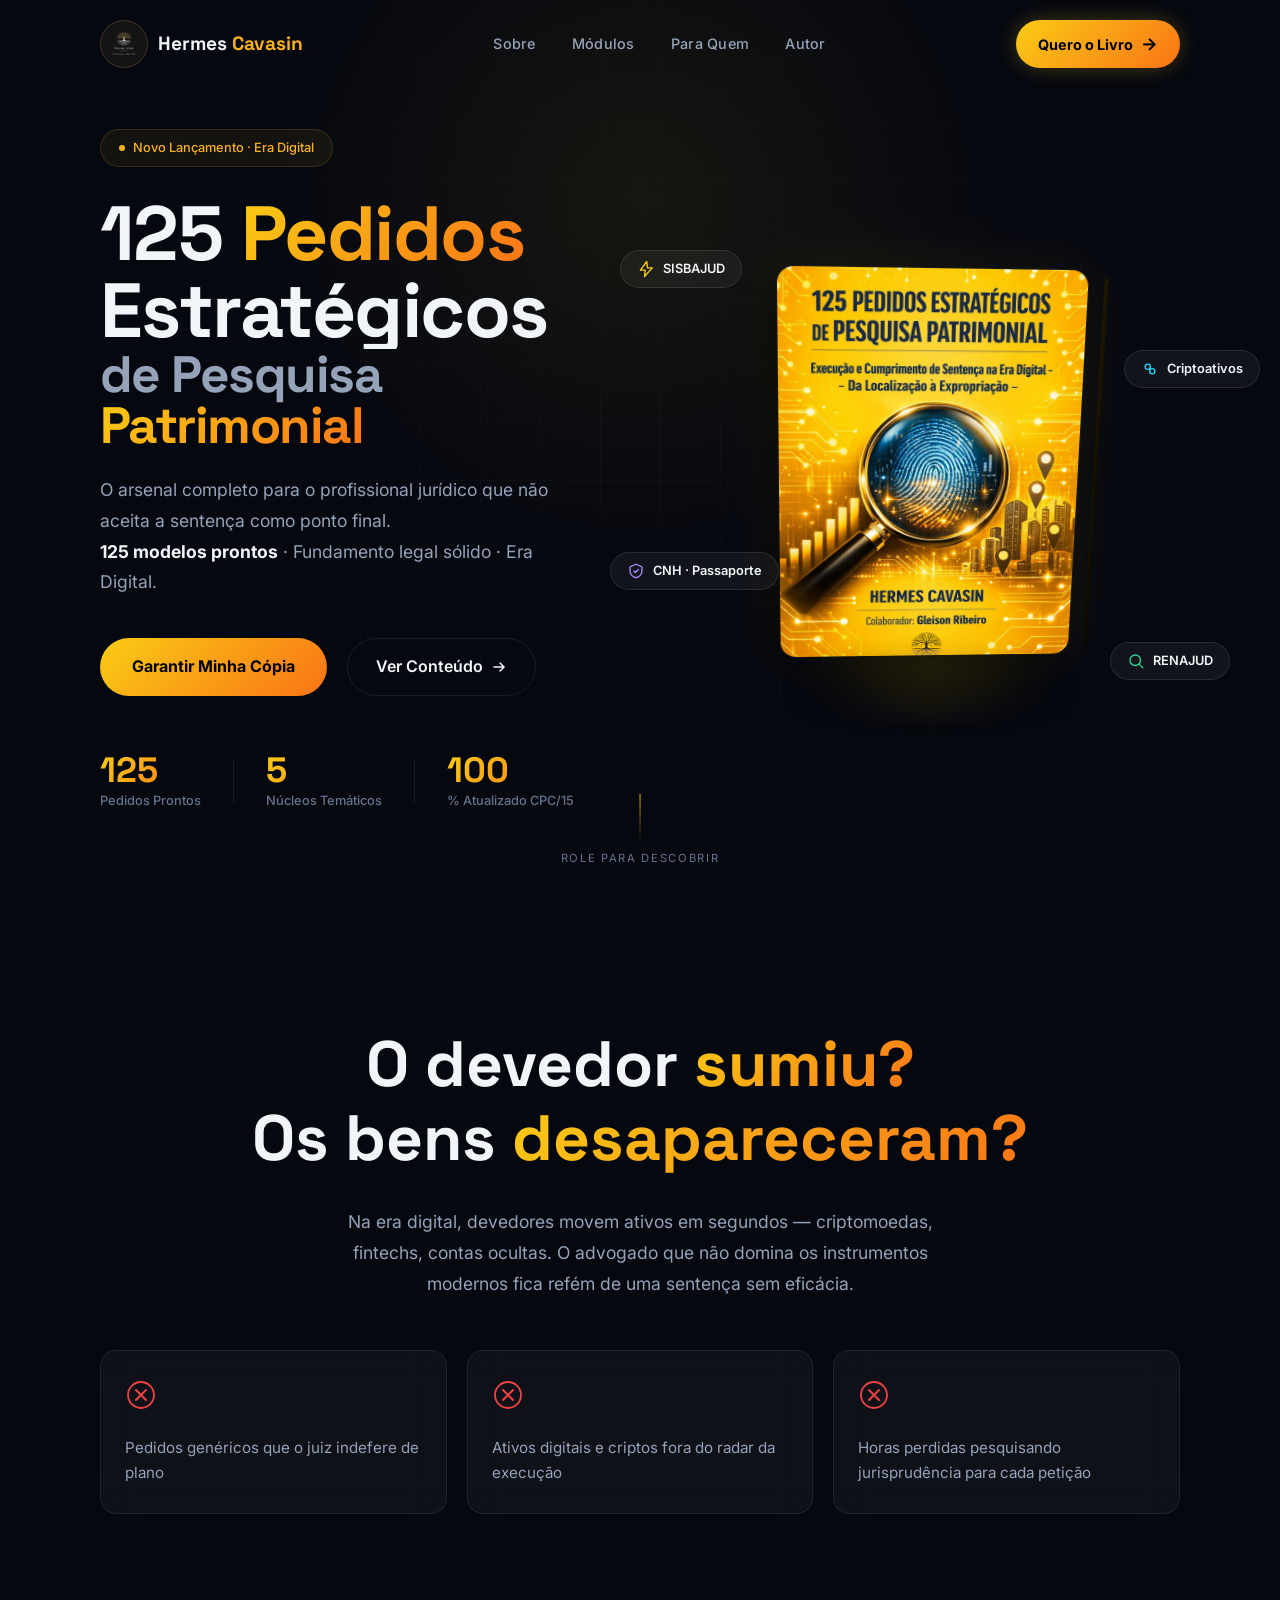
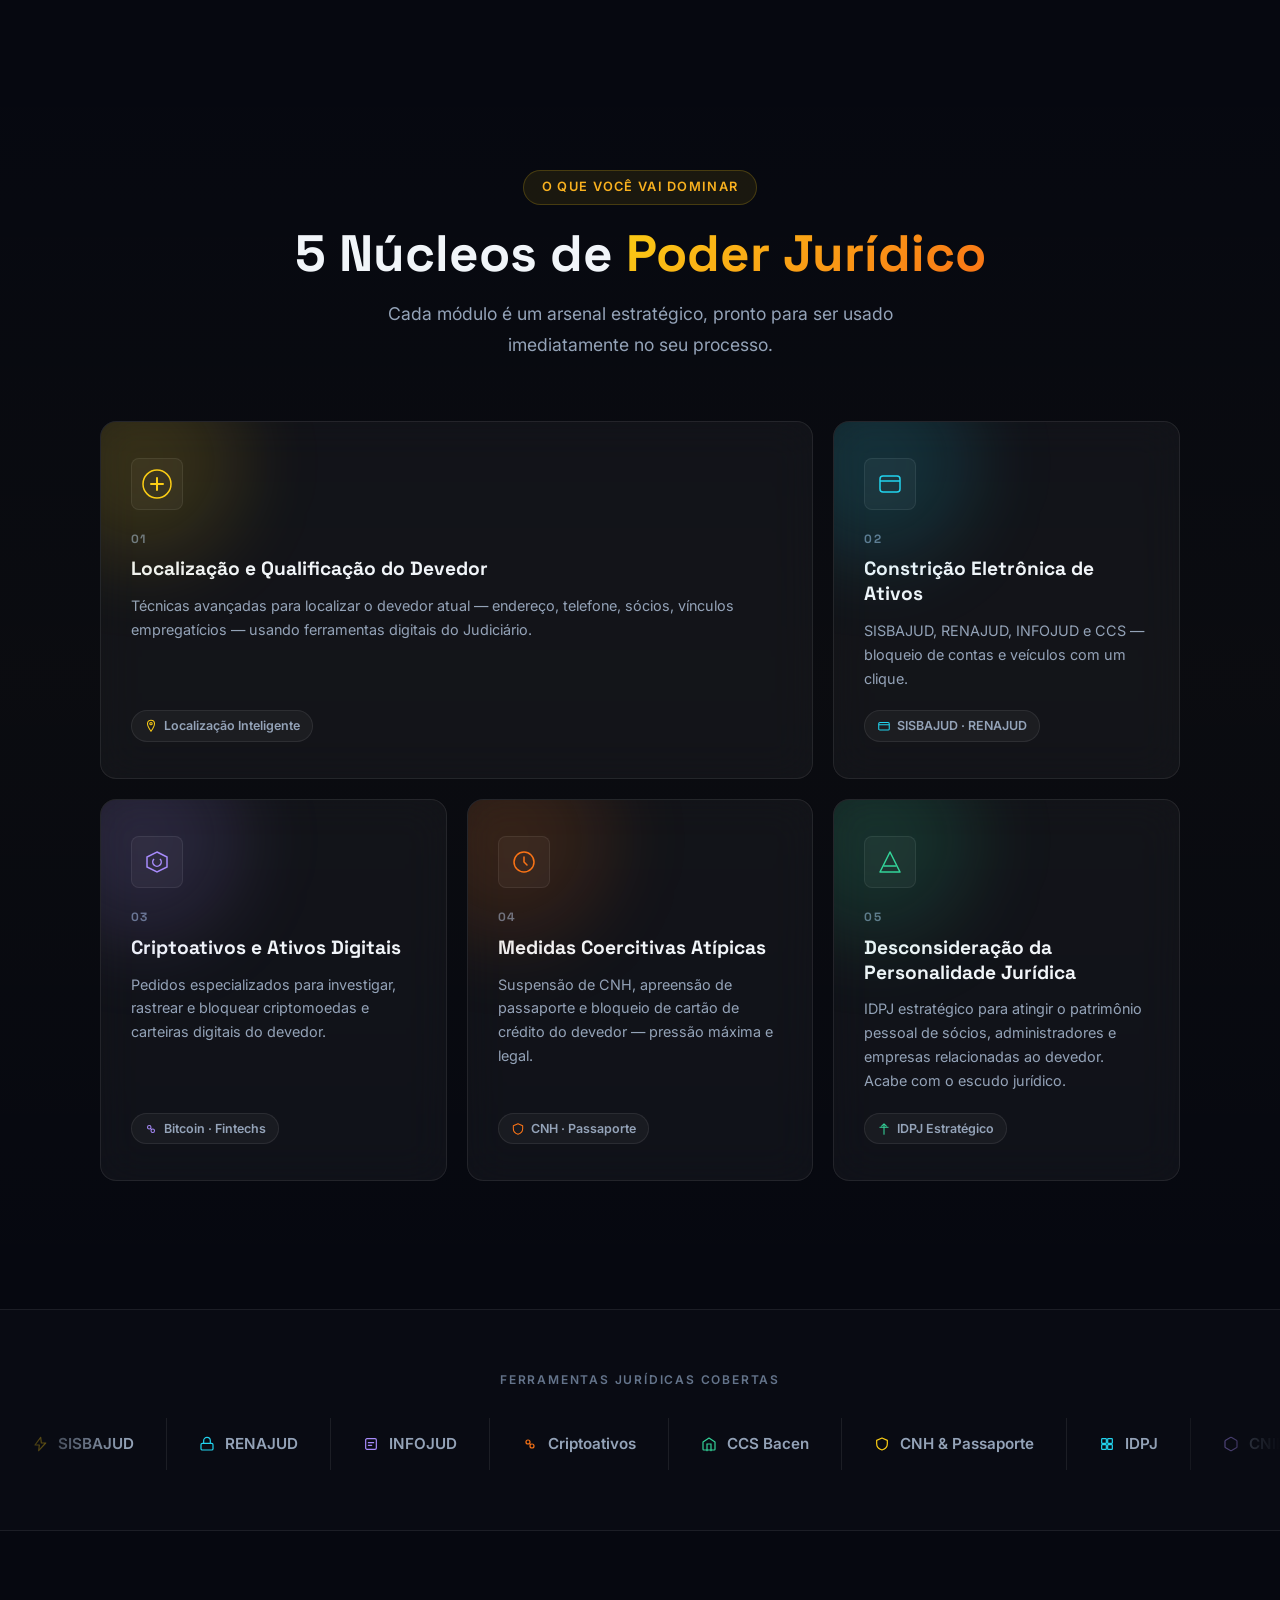
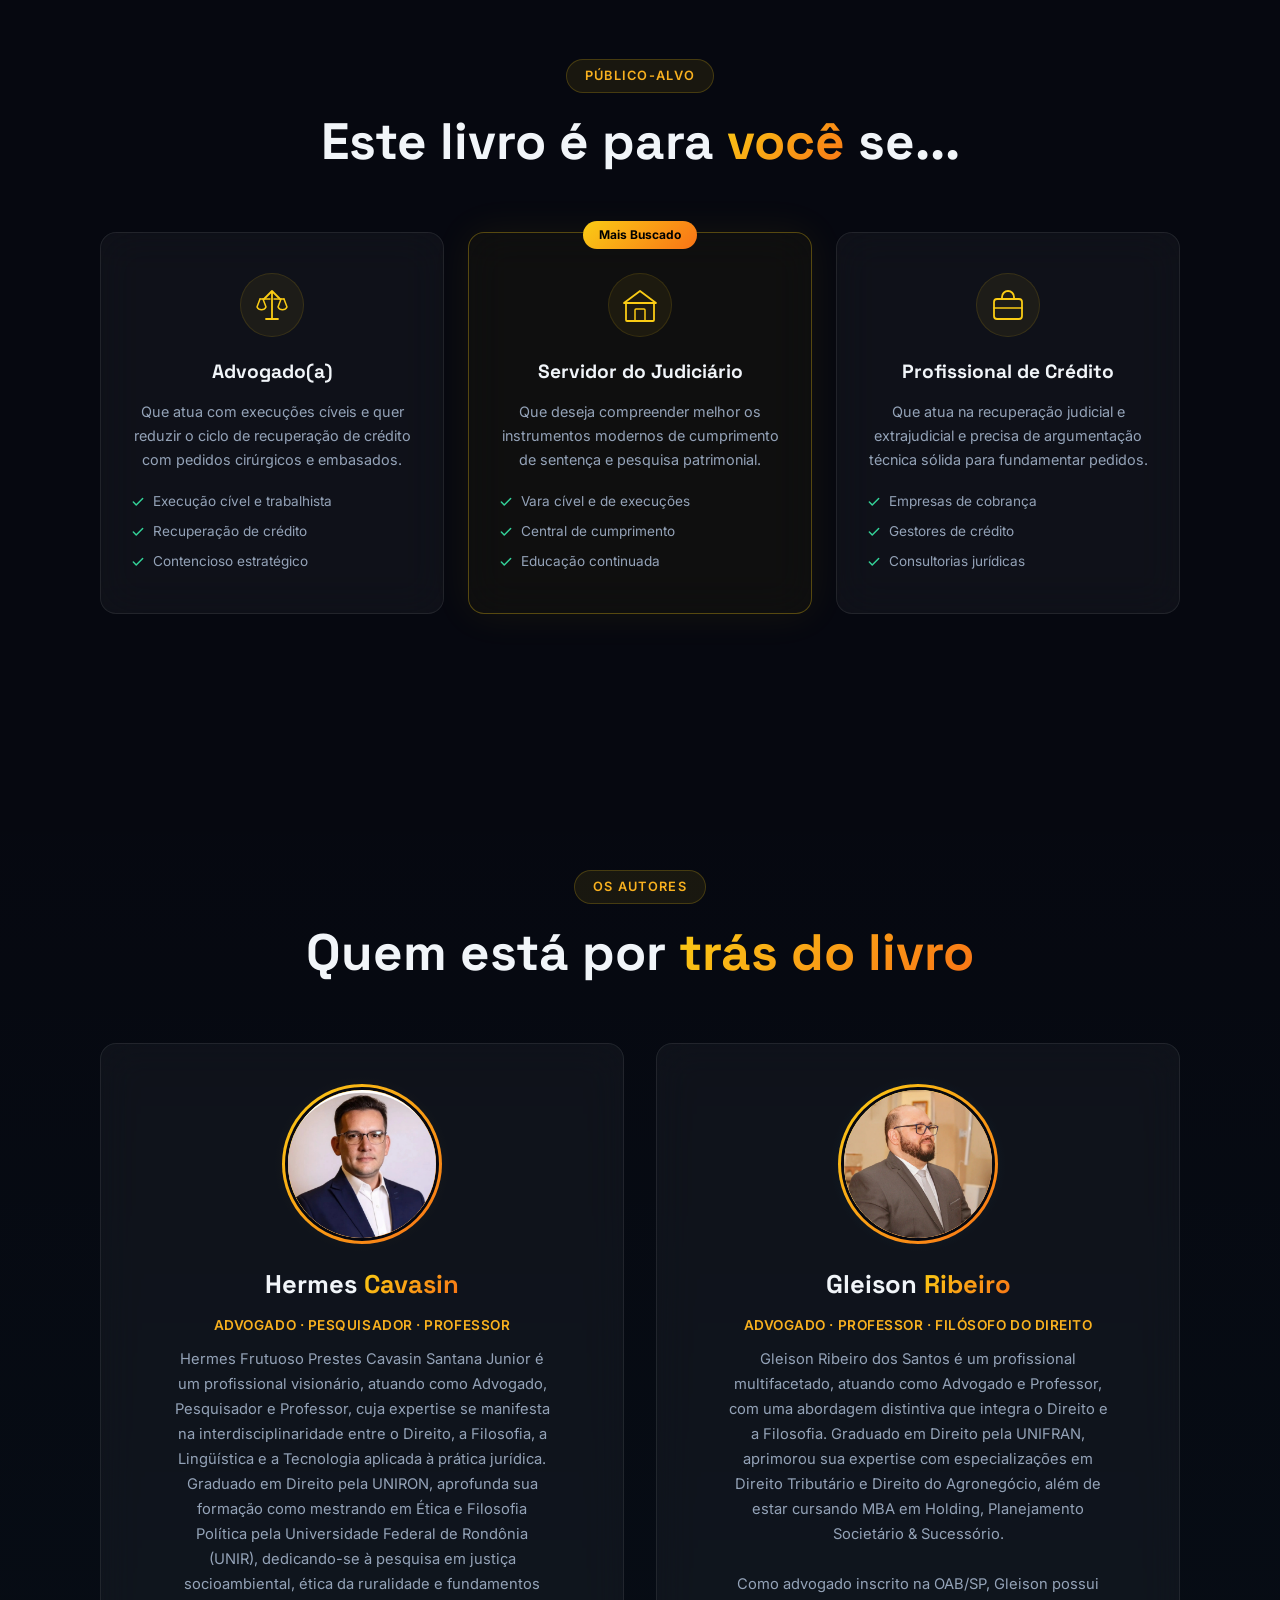
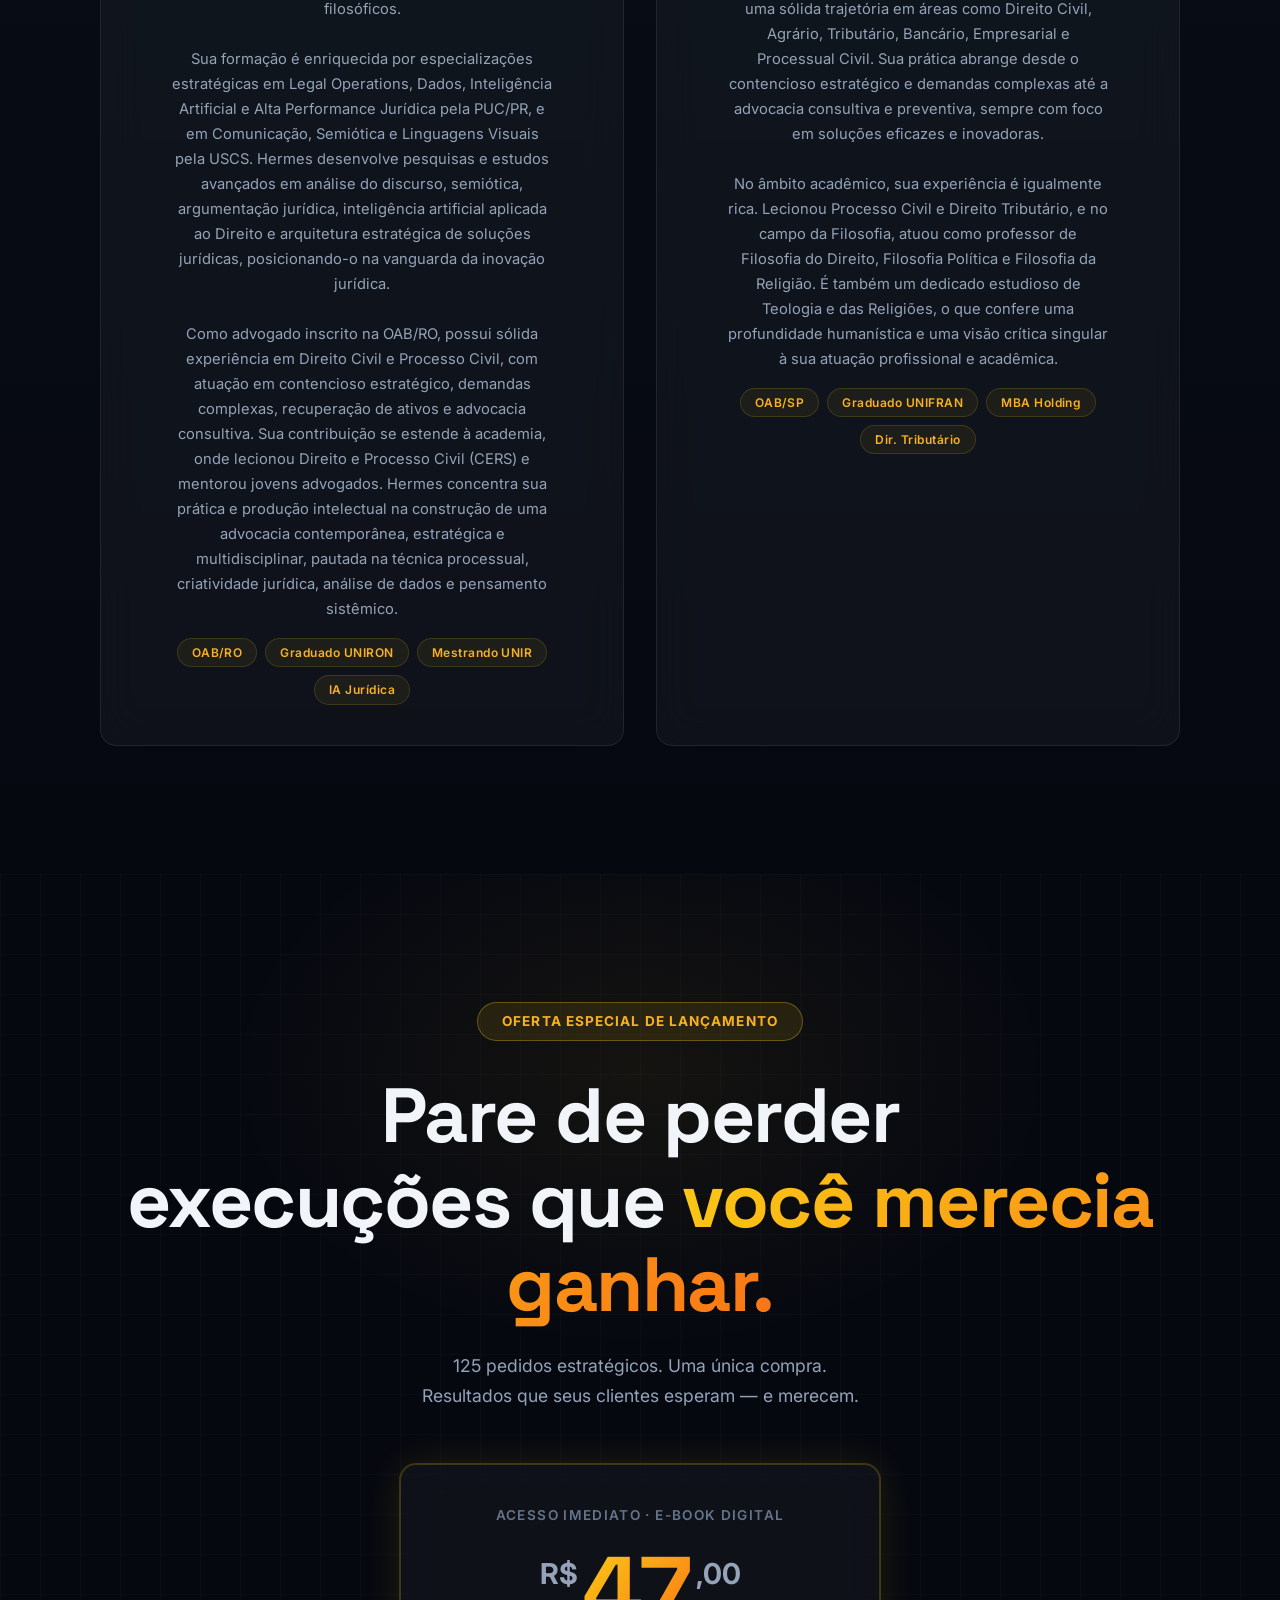
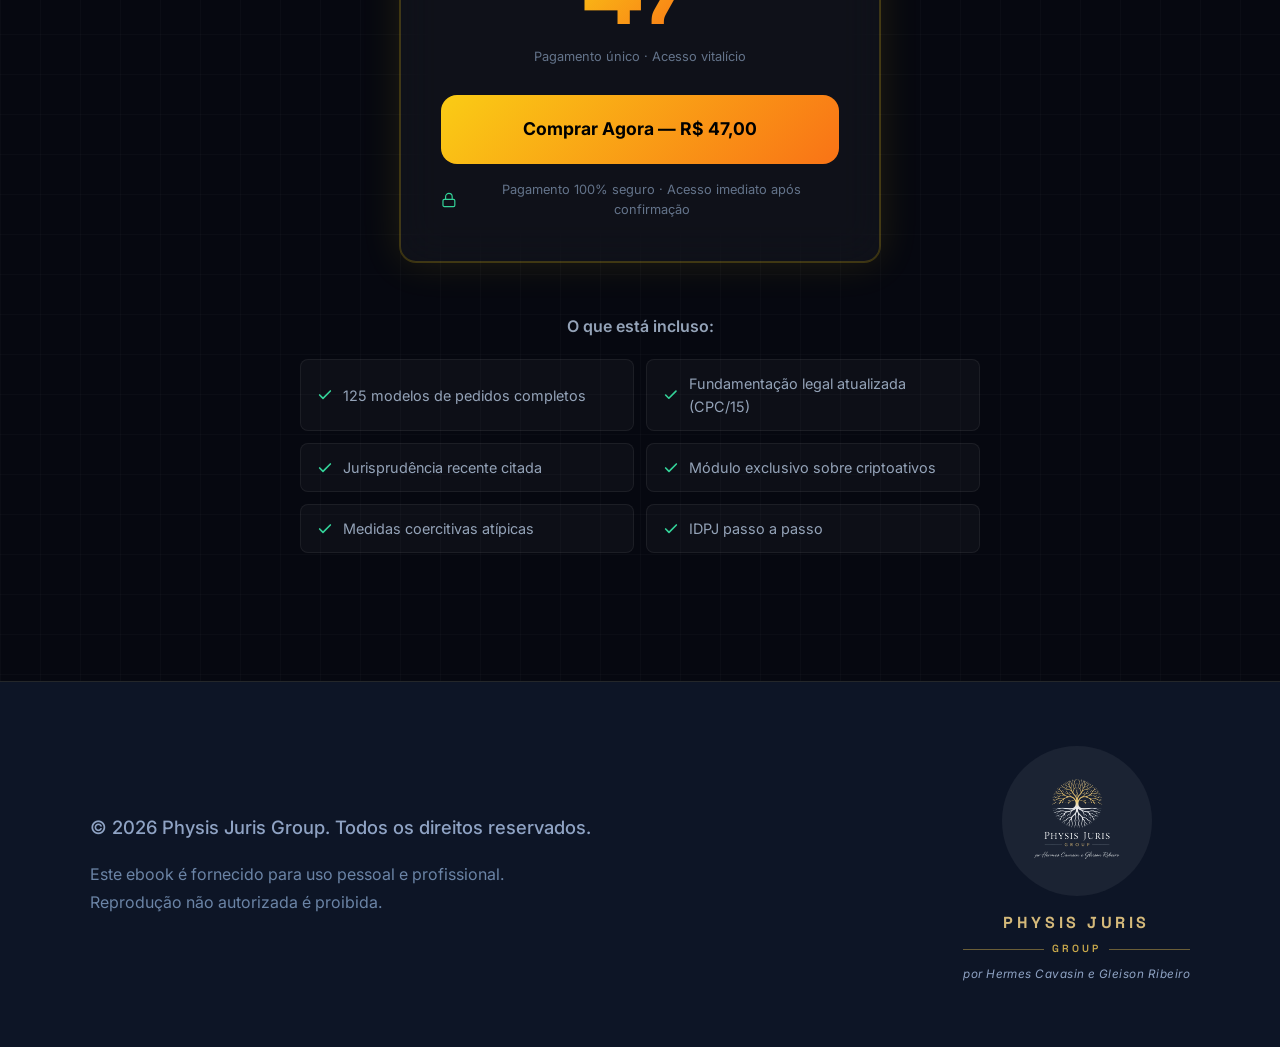
==== commit 42e776d5: "Update index.html" ====
--- a/index.html
+++ b/index.html
@@ -246,7 +246,7 @@
           </div>
         </div>
 
- <!-- Card 5 - Large -->
+        <!-- Card 5 - Large -->
         <div class="bento-card glass-card tilt-card" data-color="#34D399">
           <div class="bento-glow" style="--glow-color: rgba(52,211,153,0.15)"></div>
           <div class="bento-icon-wrap" style="--icon-color: #34D399">
@@ -260,8 +260,6 @@
             IDPJ Estratégico
           </div>
         </div>
-
-
 
       </div>
     </div>
@@ -278,7 +276,7 @@
         <div class="marquee-item"><svg class="mq-icon" width="16" height="16" viewBox="0 0 24 24" fill="none"><circle cx="9" cy="9" r="3" stroke="#F97316" stroke-width="1.8"/><circle cx="15" cy="15" r="3" stroke="#F97316" stroke-width="1.8"/><path d="M11.5 11.5l1 1" stroke="#F97316" stroke-width="1.8" stroke-linecap="round"/></svg> Criptoativos</div>
         <div class="marquee-item"><svg class="mq-icon" width="16" height="16" viewBox="0 0 24 24" fill="none"><path d="M3 9l9-6 9 6v11a1 1 0 0 1-1 1H4a1 1 0 0 1-1-1V9z" stroke="#34D399" stroke-width="1.8" stroke-linejoin="round"/><path d="M9 22V12h6v10" stroke="#34D399" stroke-width="1.8" stroke-linecap="round"/></svg> CCS Bacen</div>
         <div class="marquee-item"><svg class="mq-icon" width="16" height="16" viewBox="0 0 24 24" fill="none"><path d="M12 3l8 3.5v5c0 4.5-3.5 8-8 9.5C7.5 19.5 4 16 4 11.5v-5L12 3z" stroke="#FACC15" stroke-width="1.8" stroke-linejoin="round"/></svg> CNH &amp; Passaporte</div>
-
+        <div class="marquee-item"><svg class="mq-icon" width="16" height="16" viewBox="0 0 24 24" fill="none"><rect x="4" y="4" width="7" height="7" rx="1" stroke="#22D3EE" stroke-width="1.8"/><rect x="13" y="4" width="7" height="7" rx="1" stroke="#22D3EE" stroke-width="1.8"/><rect x="4" y="13" width="7" height="7" rx="1" stroke="#22D3EE" stroke-width="1.8"/><rect x="13" y="13" width="7" height="7" rx="1" stroke="#22D3EE" stroke-width="1.8"/></svg> IDPJ</div>
         <div class="marquee-item"><svg class="mq-icon" width="16" height="16" viewBox="0 0 24 24" fill="none"><path d="M21 16V8a2 2 0 0 0-1-1.73l-7-4a2 2 0 0 0-2 0l-7 4A2 2 0 0 0 3 8v8a2 2 0 0 0 1 1.73l7 4a2 2 0 0 0 2 0l7-4A2 2 0 0 0 21 16z" stroke="#A78BFA" stroke-width="1.8" stroke-linejoin="round"/></svg> CNIB</div>
         <div class="marquee-item"><svg class="mq-icon" width="16" height="16" viewBox="0 0 24 24" fill="none"><rect x="5" y="2" width="14" height="20" rx="2" stroke="#F97316" stroke-width="1.8"/><path d="M9 7h6M9 11h6M9 15h4" stroke="#F97316" stroke-width="1.8" stroke-linecap="round"/></svg> Fintechs</div>
         <div class="marquee-item"><svg class="mq-icon" width="16" height="16" viewBox="0 0 24 24" fill="none"><rect x="3" y="11" width="18" height="10" rx="2" stroke="#34D399" stroke-width="1.8"/><path d="M7 11V7a5 5 0 0 1 10 0v4" stroke="#34D399" stroke-width="1.8" stroke-linecap="round"/></svg> Carteiras Digitais</div>
@@ -289,7 +287,7 @@
         <div class="marquee-item"><svg class="mq-icon" width="16" height="16" viewBox="0 0 24 24" fill="none"><circle cx="9" cy="9" r="3" stroke="#F97316" stroke-width="1.8"/><circle cx="15" cy="15" r="3" stroke="#F97316" stroke-width="1.8"/><path d="M11.5 11.5l1 1" stroke="#F97316" stroke-width="1.8" stroke-linecap="round"/></svg> Criptoativos</div>
         <div class="marquee-item"><svg class="mq-icon" width="16" height="16" viewBox="0 0 24 24" fill="none"><path d="M3 9l9-6 9 6v11a1 1 0 0 1-1 1H4a1 1 0 0 1-1-1V9z" stroke="#34D399" stroke-width="1.8" stroke-linejoin="round"/><path d="M9 22V12h6v10" stroke="#34D399" stroke-width="1.8" stroke-linecap="round"/></svg> CCS Bacen</div>
         <div class="marquee-item"><svg class="mq-icon" width="16" height="16" viewBox="0 0 24 24" fill="none"><path d="M12 3l8 3.5v5c0 4.5-3.5 8-8 9.5C7.5 19.5 4 16 4 11.5v-5L12 3z" stroke="#FACC15" stroke-width="1.8" stroke-linejoin="round"/></svg> CNH &amp; Passaporte</div>
-
+        <div class="marquee-item"><svg class="mq-icon" width="16" height="16" viewBox="0 0 24 24" fill="none"><rect x="4" y="4" width="7" height="7" rx="1" stroke="#22D3EE" stroke-width="1.8"/><rect x="13" y="4" width="7" height="7" rx="1" stroke="#22D3EE" stroke-width="1.8"/><rect x="4" y="13" width="7" height="7" rx="1" stroke="#22D3EE" stroke-width="1.8"/><rect x="13" y="13" width="7" height="7" rx="1" stroke="#22D3EE" stroke-width="1.8"/></svg> IDPJ</div>
         <div class="marquee-item"><svg class="mq-icon" width="16" height="16" viewBox="0 0 24 24" fill="none"><path d="M21 16V8a2 2 0 0 0-1-1.73l-7-4a2 2 0 0 0-2 0l-7 4A2 2 0 0 0 3 8v8a2 2 0 0 0 1 1.73l7 4a2 2 0 0 0 2 0l7-4A2 2 0 0 0 21 16z" stroke="#A78BFA" stroke-width="1.8" stroke-linejoin="round"/></svg> CNIB</div>
         <div class="marquee-item"><svg class="mq-icon" width="16" height="16" viewBox="0 0 24 24" fill="none"><rect x="5" y="2" width="14" height="20" rx="2" stroke="#F97316" stroke-width="1.8"/><path d="M9 7h6M9 11h6M9 15h4" stroke="#F97316" stroke-width="1.8" stroke-linecap="round"/></svg> Fintechs</div>
         <div class="marquee-item"><svg class="mq-icon" width="16" height="16" viewBox="0 0 24 24" fill="none"><rect x="3" y="11" width="18" height="10" rx="2" stroke="#34D399" stroke-width="1.8"/><path d="M7 11V7a5 5 0 0 1 10 0v4" stroke="#34D399" stroke-width="1.8" stroke-linecap="round"/></svg> Carteiras Digitais</div>
@@ -421,18 +419,17 @@
           </div>
           <div class="author-card-content">
             <h3 class="author-name">Gleison <span class="gradient-text">Ribeiro</span></h3>
-            <p class="author-role">Advogado · Professor · Especialista em direito previdenciário</p>
+            <p class="author-role">Advogado · Professor · Filósofo do Direito</p>
             <p class="author-bio-text">
-              Gleison Ribeiro dos Santos é um profissional multifacetado, atuando como Advogado e Professor, com uma abordagem distintiva voltada para soluções eficazes e inovadoras no Direito. Graduado em Direito pela UNIFRAN, aprimorou sua expertise com especializações em Direito Tributário, Direito do Agronegócio e é Especialista em Direito Previdenciário, além de estar cursando MBA em Holding, Planejamento Societário & Sucessório.
-              <br><br>Como advogado inscrito na OAB/SP, Gleison possui uma sólida trajetória em áreas como Direito Civil, Agrário, Tributário, Bancário, Empresarial e Processual Civil. Sua prática abrange desde o contencioso estratégico e demandas complexas até a advocacia consultiva e preventiva.
-              <br><br>No âmbito acadêmico, sua experiência é igualmente rica. Lecionou Processo Civil e Direito Tributário. Sua atuação profissional e acadêmica é pautada pela profundidade técnica e uma visão estratégica singular, buscando sempre os melhores resultados para seus clientes.
+              Gleison Ribeiro dos Santos é um profissional multifacetado, atuando como Advogado e Professor, com uma abordagem distintiva que integra o Direito e a Filosofia. Graduado em Direito pela UNIFRAN, aprimorou sua expertise com especializações em Direito Tributário e Direito do Agronegócio, além de estar cursando MBA em Holding, Planejamento Societário & Sucessório.
+              <br><br>Como advogado inscrito na OAB/SP, Gleison possui uma sólida trajetória em áreas como Direito Civil, Agrário, Tributário, Bancário, Empresarial e Processual Civil. Sua prática abrange desde o contencioso estratégico e demandas complexas até a advocacia consultiva e preventiva, sempre com foco em soluções eficazes e inovadoras.
+              <br><br>No âmbito acadêmico, sua experiência é igualmente rica. Lecionou Processo Civil e Direito Tributário, e no campo da Filosofia, atuou como professor de Filosofia do Direito, Filosofia Política e Filosofia da Religião. É também um dedicado estudioso de Teologia e das Religiões, o que confere uma profundidade humanística e uma visão crítica singular à sua atuação profissional e acadêmica.
             </p>
             <div class="author-tags">
               <span class="author-tag">OAB/SP</span>
               <span class="author-tag">Graduado UNIFRAN</span>
               <span class="author-tag">MBA Holding</span>
               <span class="author-tag">Dir. Tributário</span>
-              <span class="author-tag">Previdenciário</span>
             </div>
           </div>
         </div>
@@ -487,7 +484,10 @@
               <svg width="16" height="16" viewBox="0 0 24 24" fill="none"><path d="M20 6L9 17l-5-5" stroke="#34D399" stroke-width="2.5" stroke-linecap="round" stroke-linejoin="round"/></svg>
               Fundamentação legal atualizada (CPC/15)
             </div>
-
+            <div class="include-item">
+              <svg width="16" height="16" viewBox="0 0 24 24" fill="none"><path d="M20 6L9 17l-5-5" stroke="#34D399" stroke-width="2.5" stroke-linecap="round" stroke-linejoin="round"/></svg>
+              Jurisprudência recente citada
+            </div>
             <div class="include-item">
               <svg width="16" height="16" viewBox="0 0 24 24" fill="none"><path d="M20 6L9 17l-5-5" stroke="#34D399" stroke-width="2.5" stroke-linecap="round" stroke-linejoin="round"/></svg>
               Módulo exclusivo sobre criptoativos
@@ -496,7 +496,10 @@
               <svg width="16" height="16" viewBox="0 0 24 24" fill="none"><path d="M20 6L9 17l-5-5" stroke="#34D399" stroke-width="2.5" stroke-linecap="round" stroke-linejoin="round"/></svg>
               Medidas coercitivas atípicas
             </div>
-
+            <div class="include-item">
+              <svg width="16" height="16" viewBox="0 0 24 24" fill="none"><path d="M20 6L9 17l-5-5" stroke="#34D399" stroke-width="2.5" stroke-linecap="round" stroke-linejoin="round"/></svg>
+              IDPJ passo a passo
+            </div>
           </div>
         </div>
       </div>
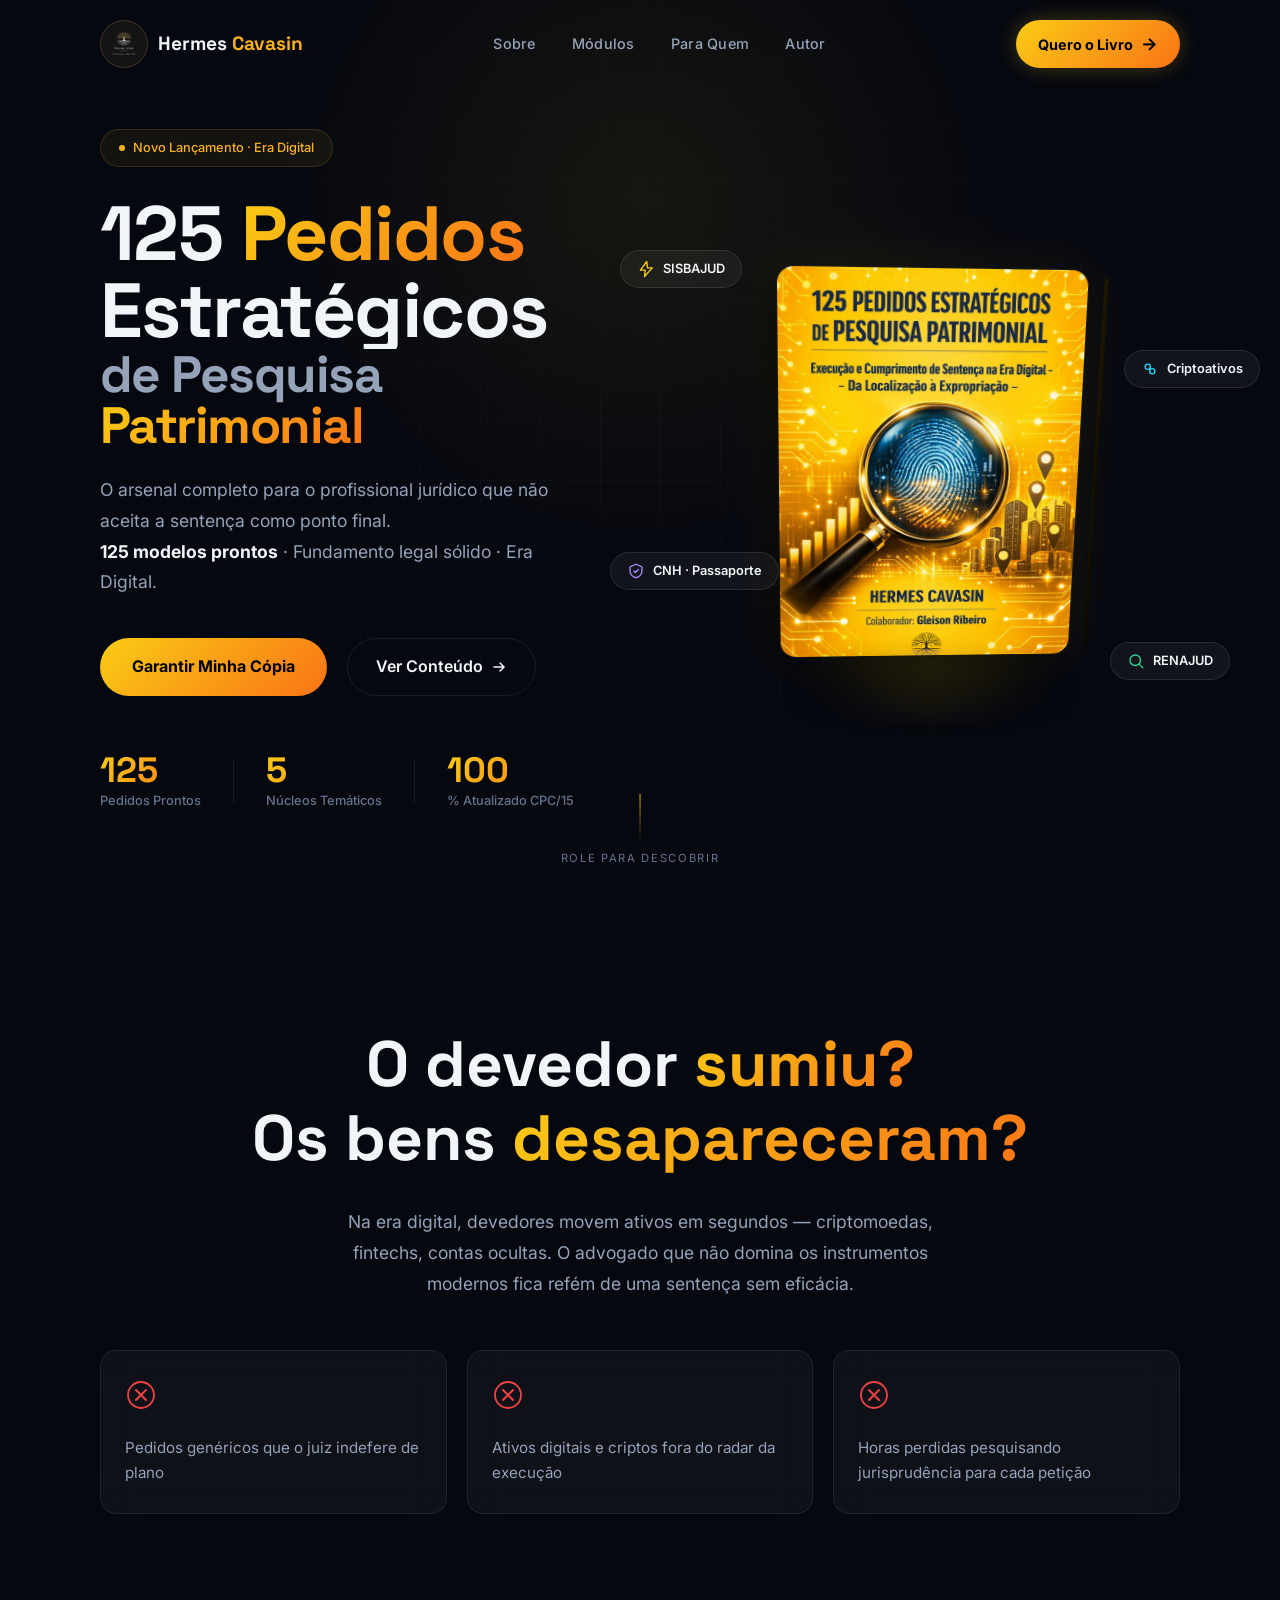
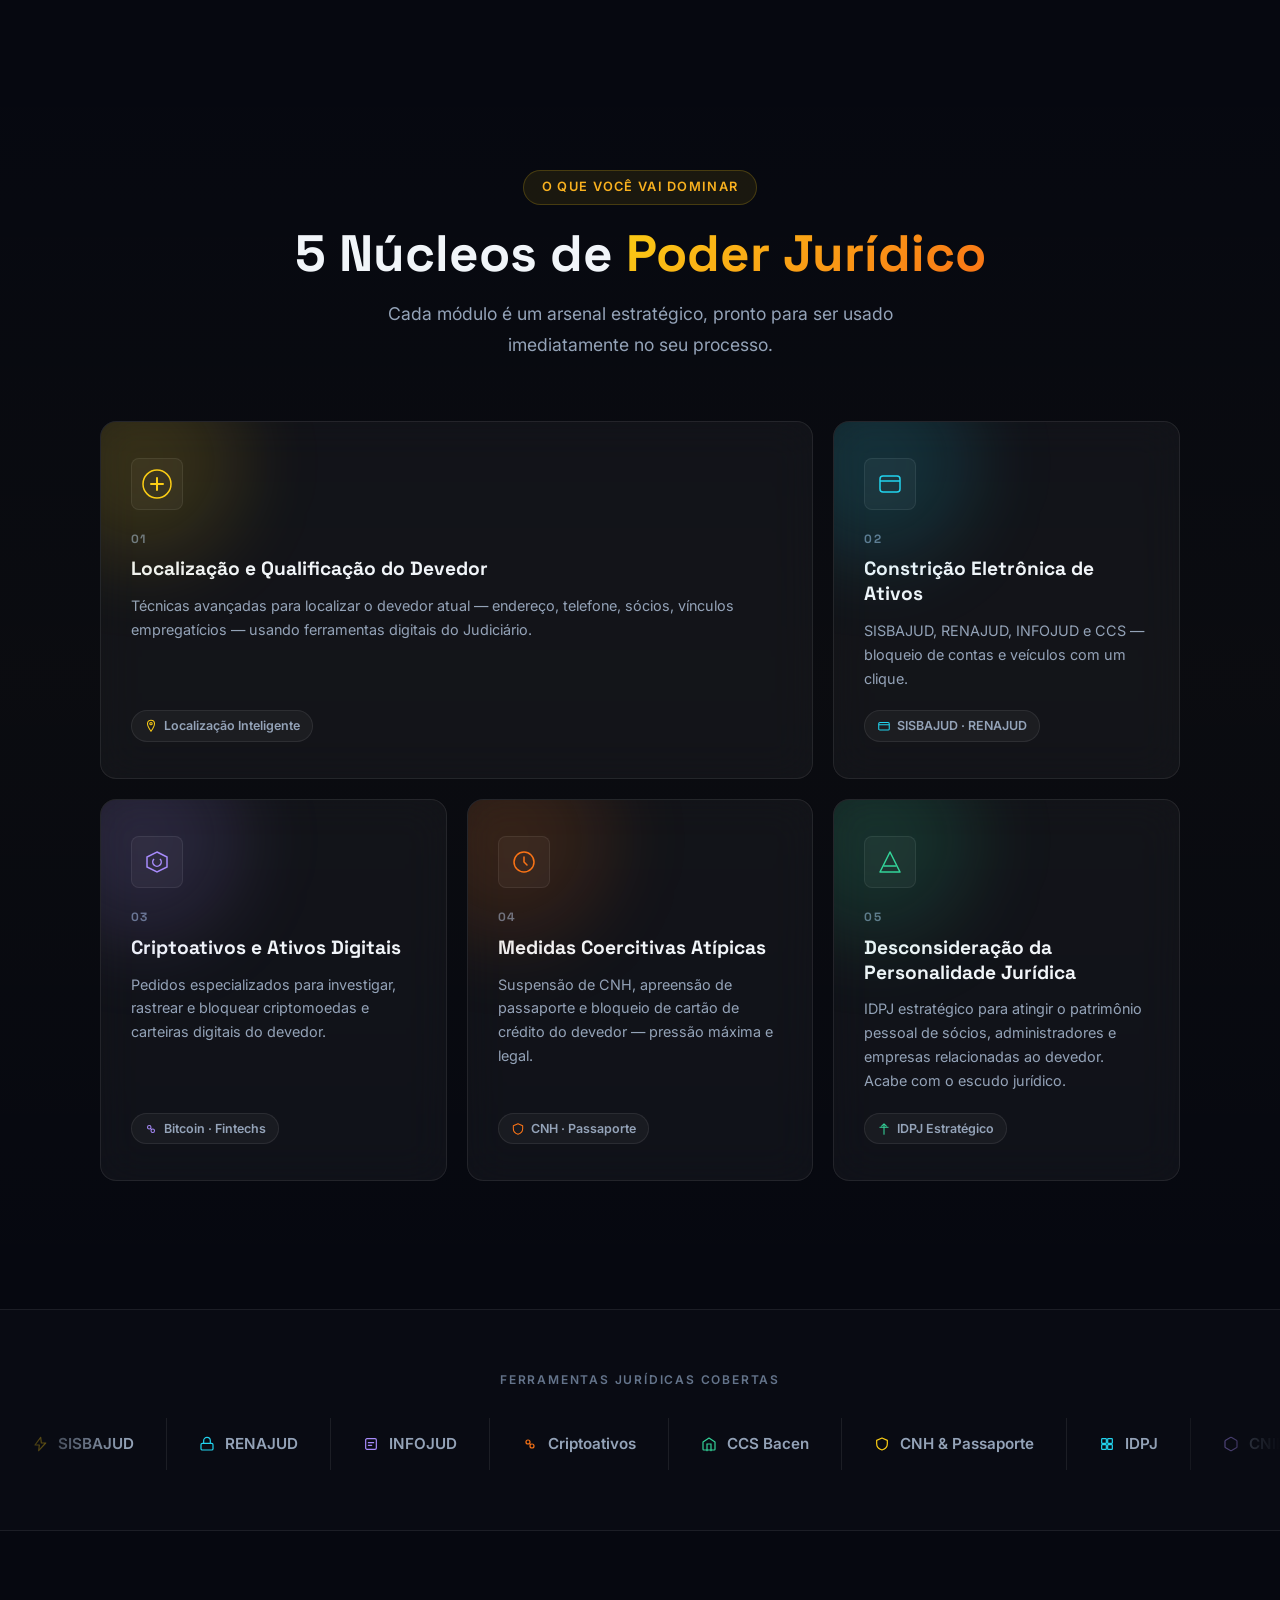
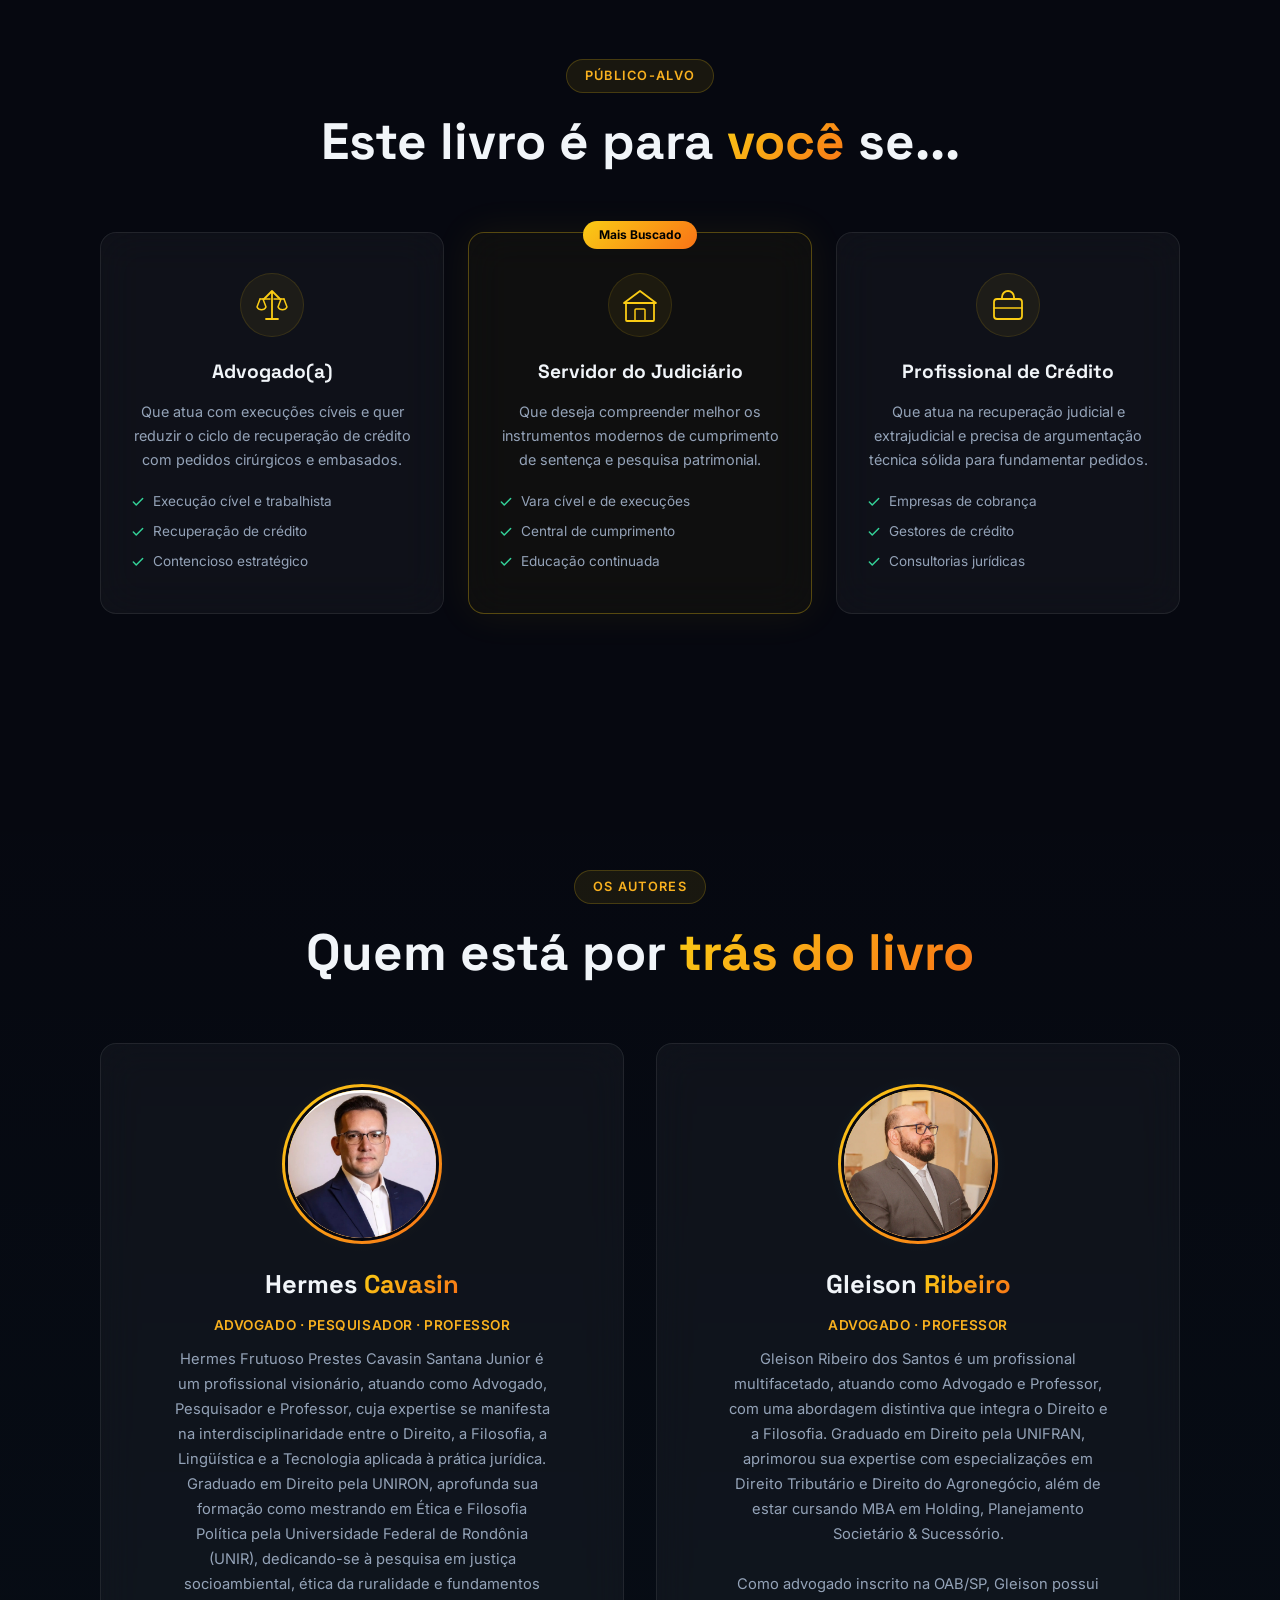
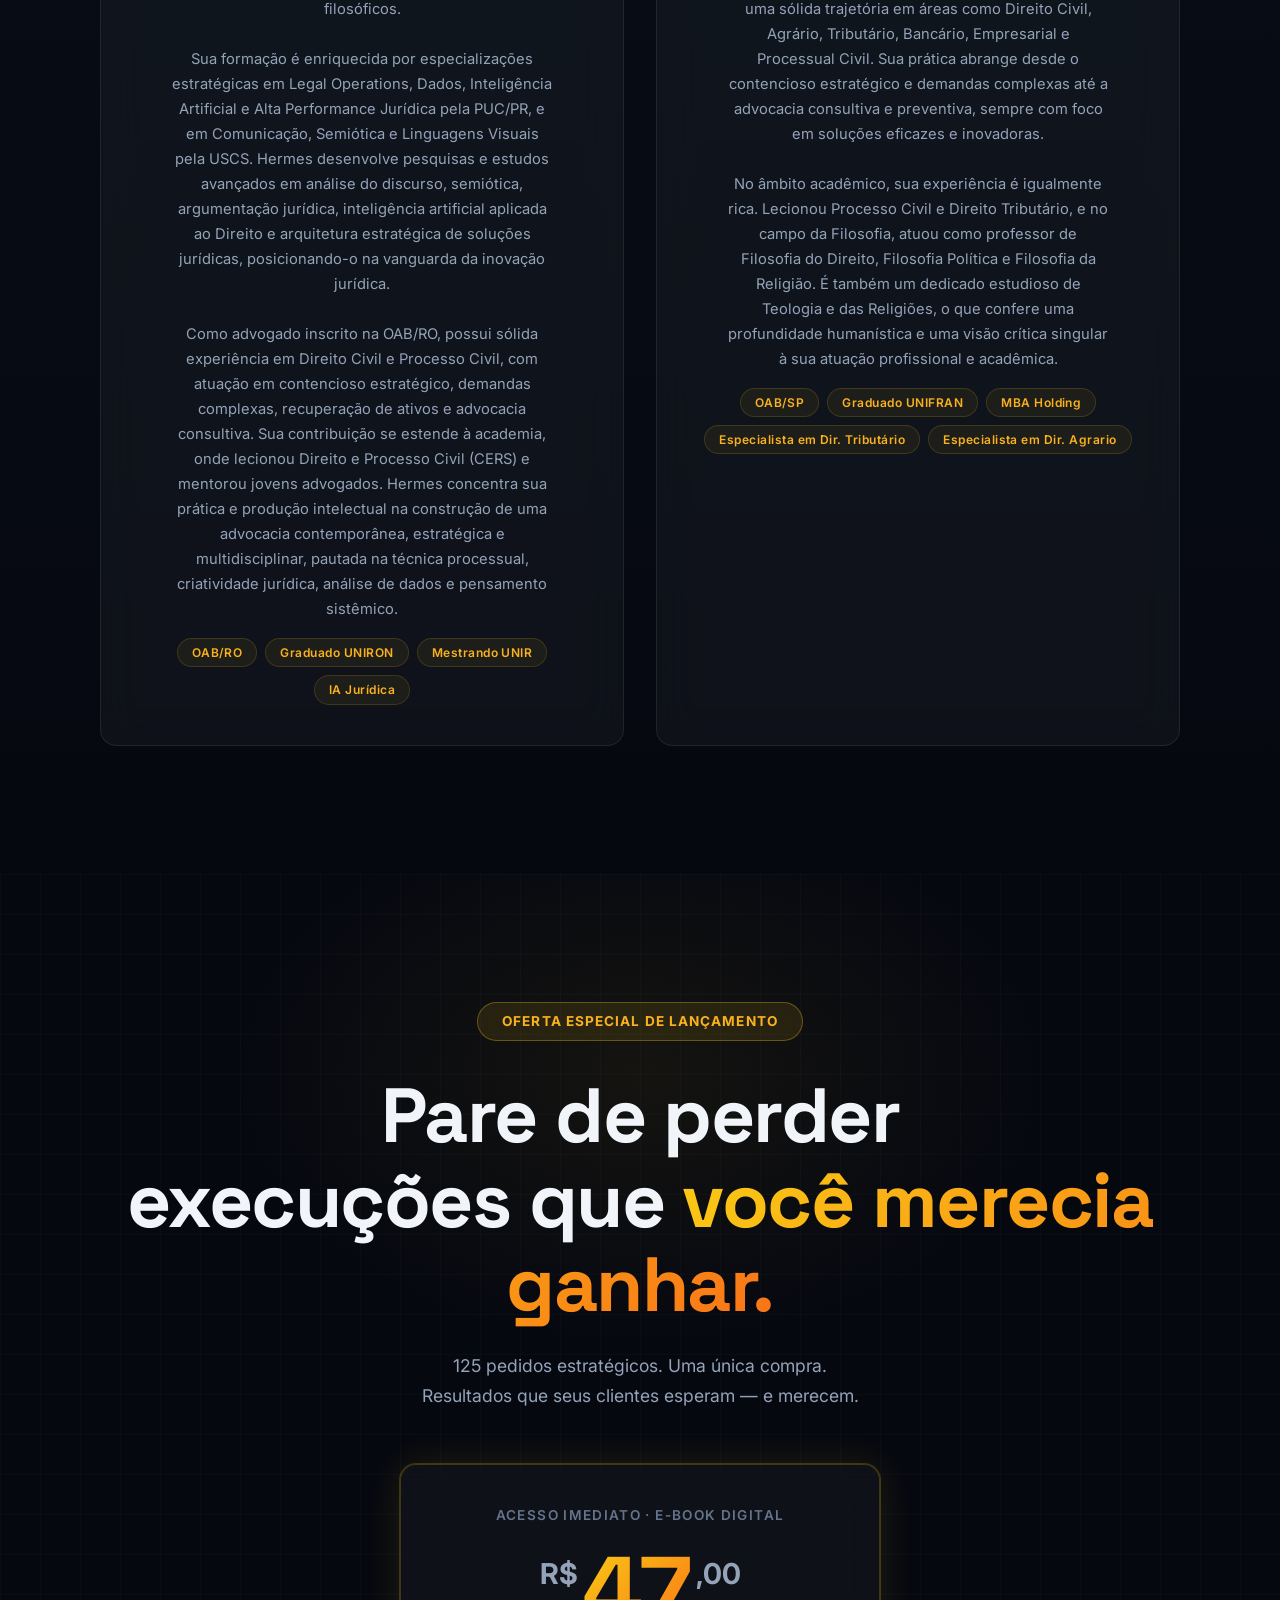
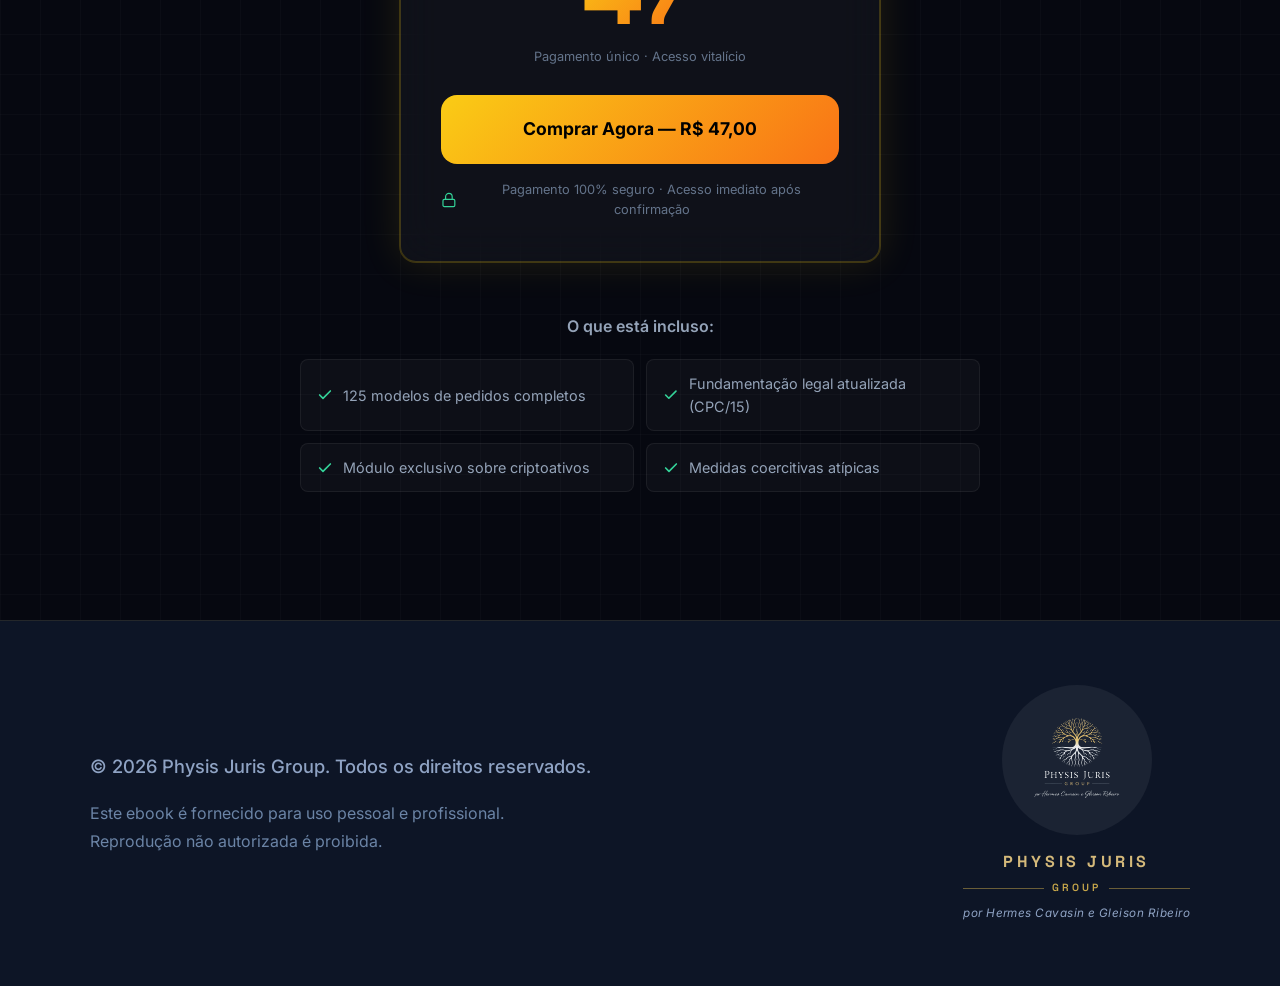
==== commit 7a0f4f6b: "Add files via upload" ====
--- a/index.html
+++ b/index.html
@@ -419,7 +419,7 @@
           </div>
           <div class="author-card-content">
             <h3 class="author-name">Gleison <span class="gradient-text">Ribeiro</span></h3>
-            <p class="author-role">Advogado · Professor · Filósofo do Direito</p>
+            <p class="author-role">Advogado · Professor </p>
             <p class="author-bio-text">
               Gleison Ribeiro dos Santos é um profissional multifacetado, atuando como Advogado e Professor, com uma abordagem distintiva que integra o Direito e a Filosofia. Graduado em Direito pela UNIFRAN, aprimorou sua expertise com especializações em Direito Tributário e Direito do Agronegócio, além de estar cursando MBA em Holding, Planejamento Societário & Sucessório.
               <br><br>Como advogado inscrito na OAB/SP, Gleison possui uma sólida trajetória em áreas como Direito Civil, Agrário, Tributário, Bancário, Empresarial e Processual Civil. Sua prática abrange desde o contencioso estratégico e demandas complexas até a advocacia consultiva e preventiva, sempre com foco em soluções eficazes e inovadoras.
@@ -429,7 +429,8 @@
               <span class="author-tag">OAB/SP</span>
               <span class="author-tag">Graduado UNIFRAN</span>
               <span class="author-tag">MBA Holding</span>
-              <span class="author-tag">Dir. Tributário</span>
+              <span class="author-tag">Especialista em Dir. Tributário</span>
+              <span class="author-tag">Especialista em Dir. Agrario</span>
             </div>
           </div>
         </div>
@@ -486,19 +487,11 @@
             </div>
             <div class="include-item">
               <svg width="16" height="16" viewBox="0 0 24 24" fill="none"><path d="M20 6L9 17l-5-5" stroke="#34D399" stroke-width="2.5" stroke-linecap="round" stroke-linejoin="round"/></svg>
-              Jurisprudência recente citada
-            </div>
-            <div class="include-item">
-              <svg width="16" height="16" viewBox="0 0 24 24" fill="none"><path d="M20 6L9 17l-5-5" stroke="#34D399" stroke-width="2.5" stroke-linecap="round" stroke-linejoin="round"/></svg>
               Módulo exclusivo sobre criptoativos
             </div>
             <div class="include-item">
               <svg width="16" height="16" viewBox="0 0 24 24" fill="none"><path d="M20 6L9 17l-5-5" stroke="#34D399" stroke-width="2.5" stroke-linecap="round" stroke-linejoin="round"/></svg>
               Medidas coercitivas atípicas
-            </div>
-            <div class="include-item">
-              <svg width="16" height="16" viewBox="0 0 24 24" fill="none"><path d="M20 6L9 17l-5-5" stroke="#34D399" stroke-width="2.5" stroke-linecap="round" stroke-linejoin="round"/></svg>
-              IDPJ passo a passo
             </div>
           </div>
         </div>
@@ -533,4 +526,4 @@
 
   <script src="script.js"></script>
 </body>
-</html>
+</html>
